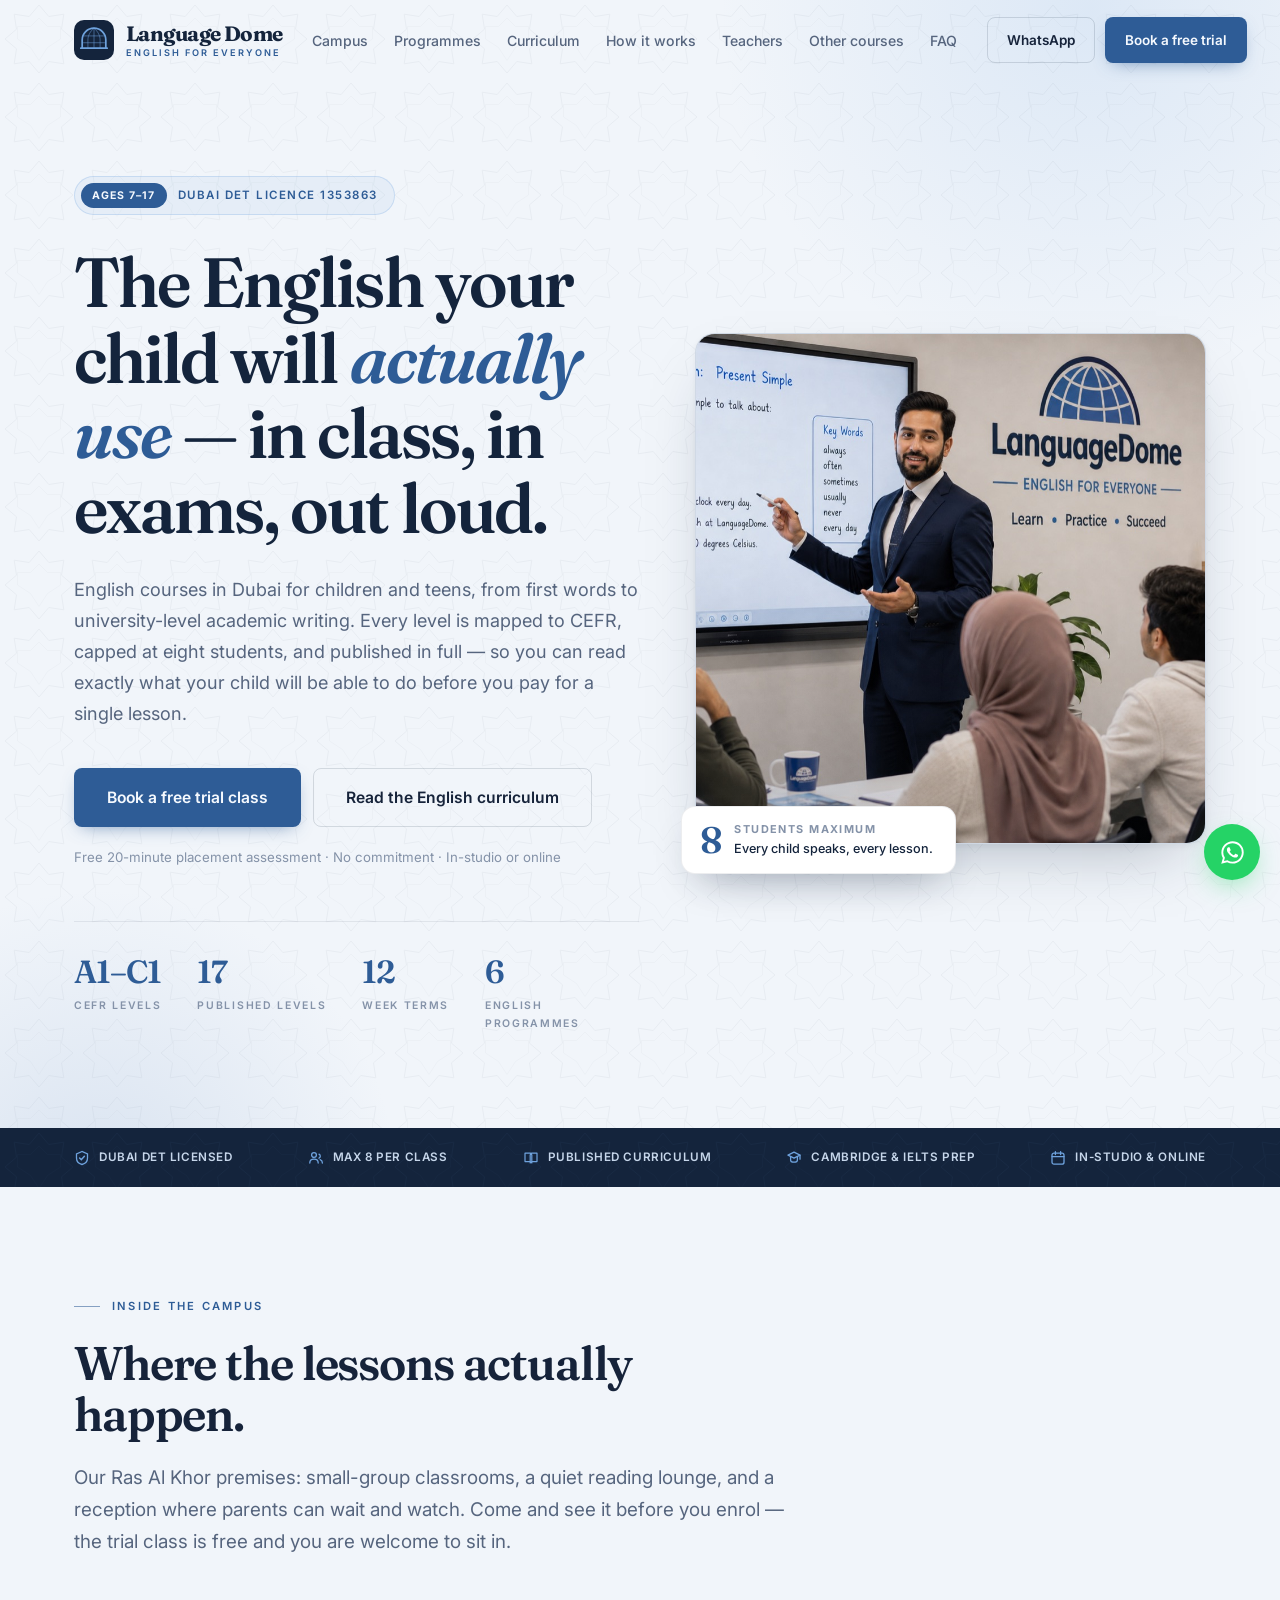
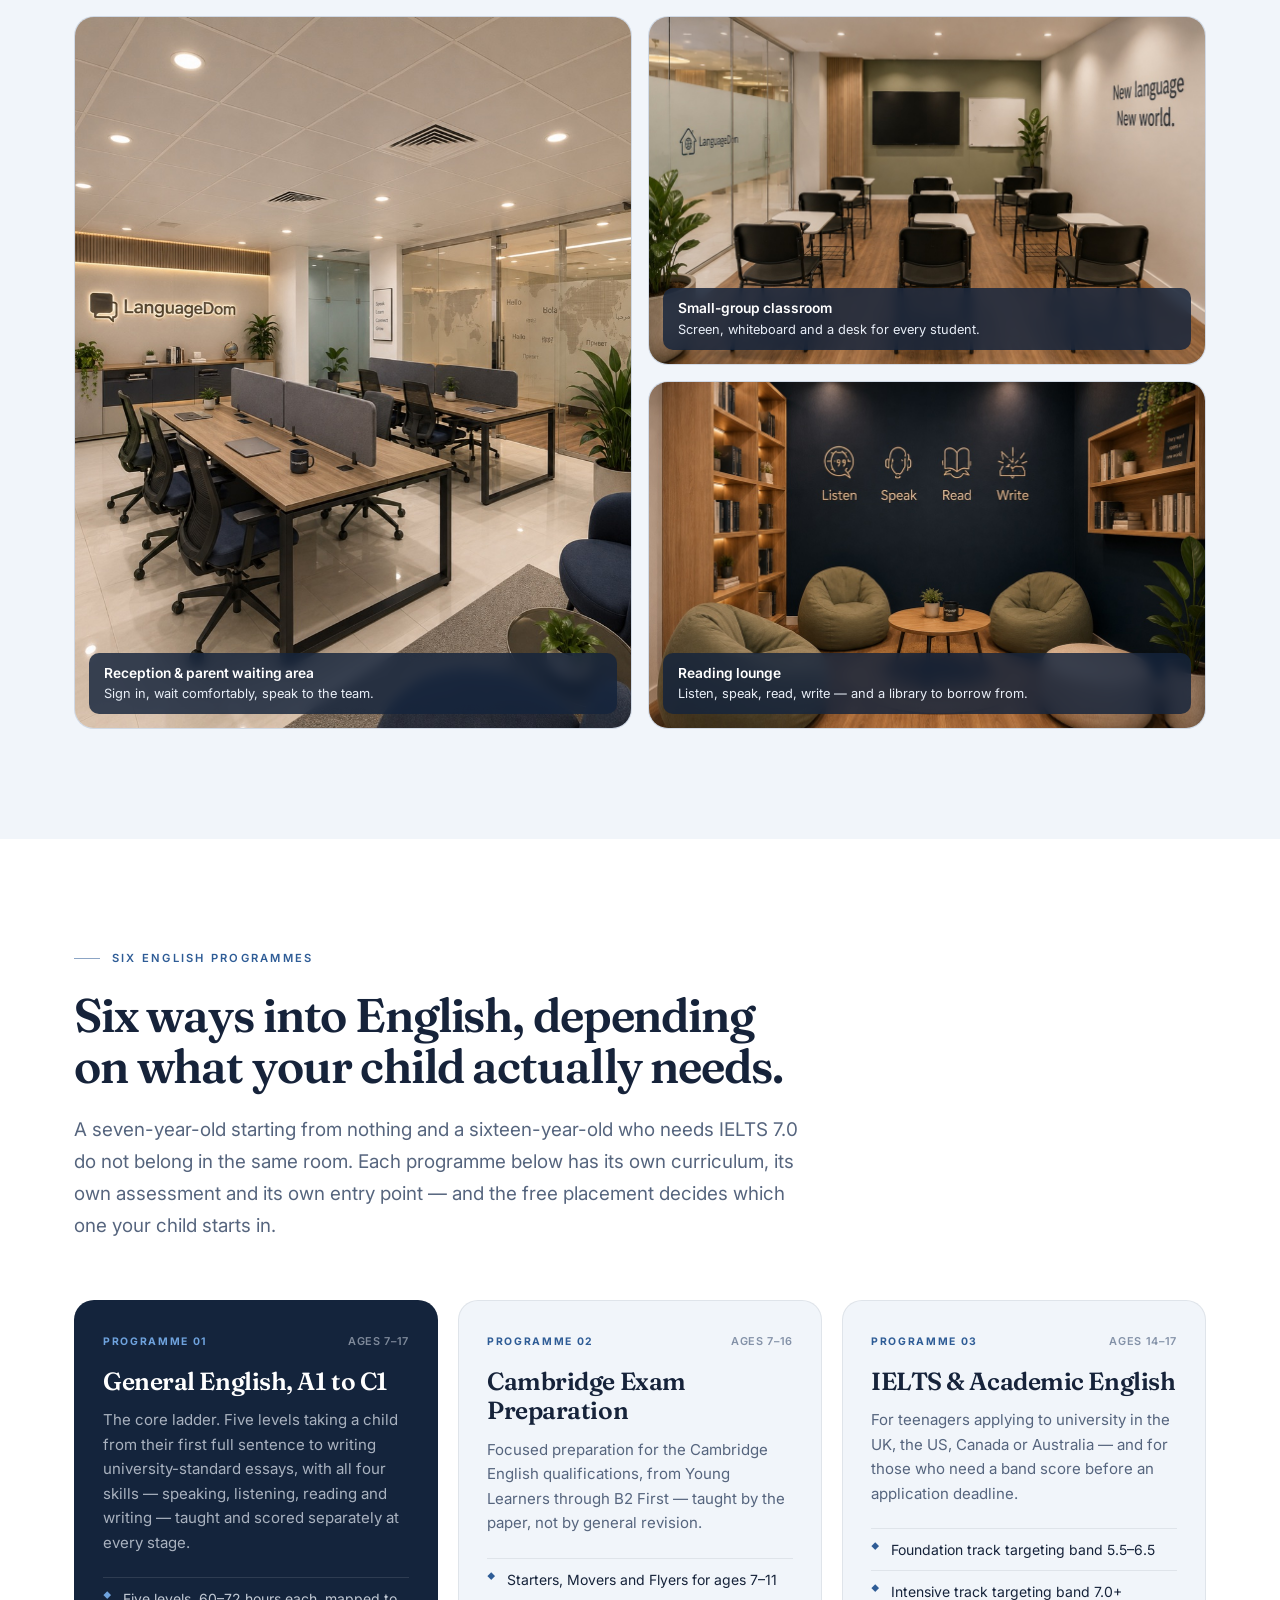
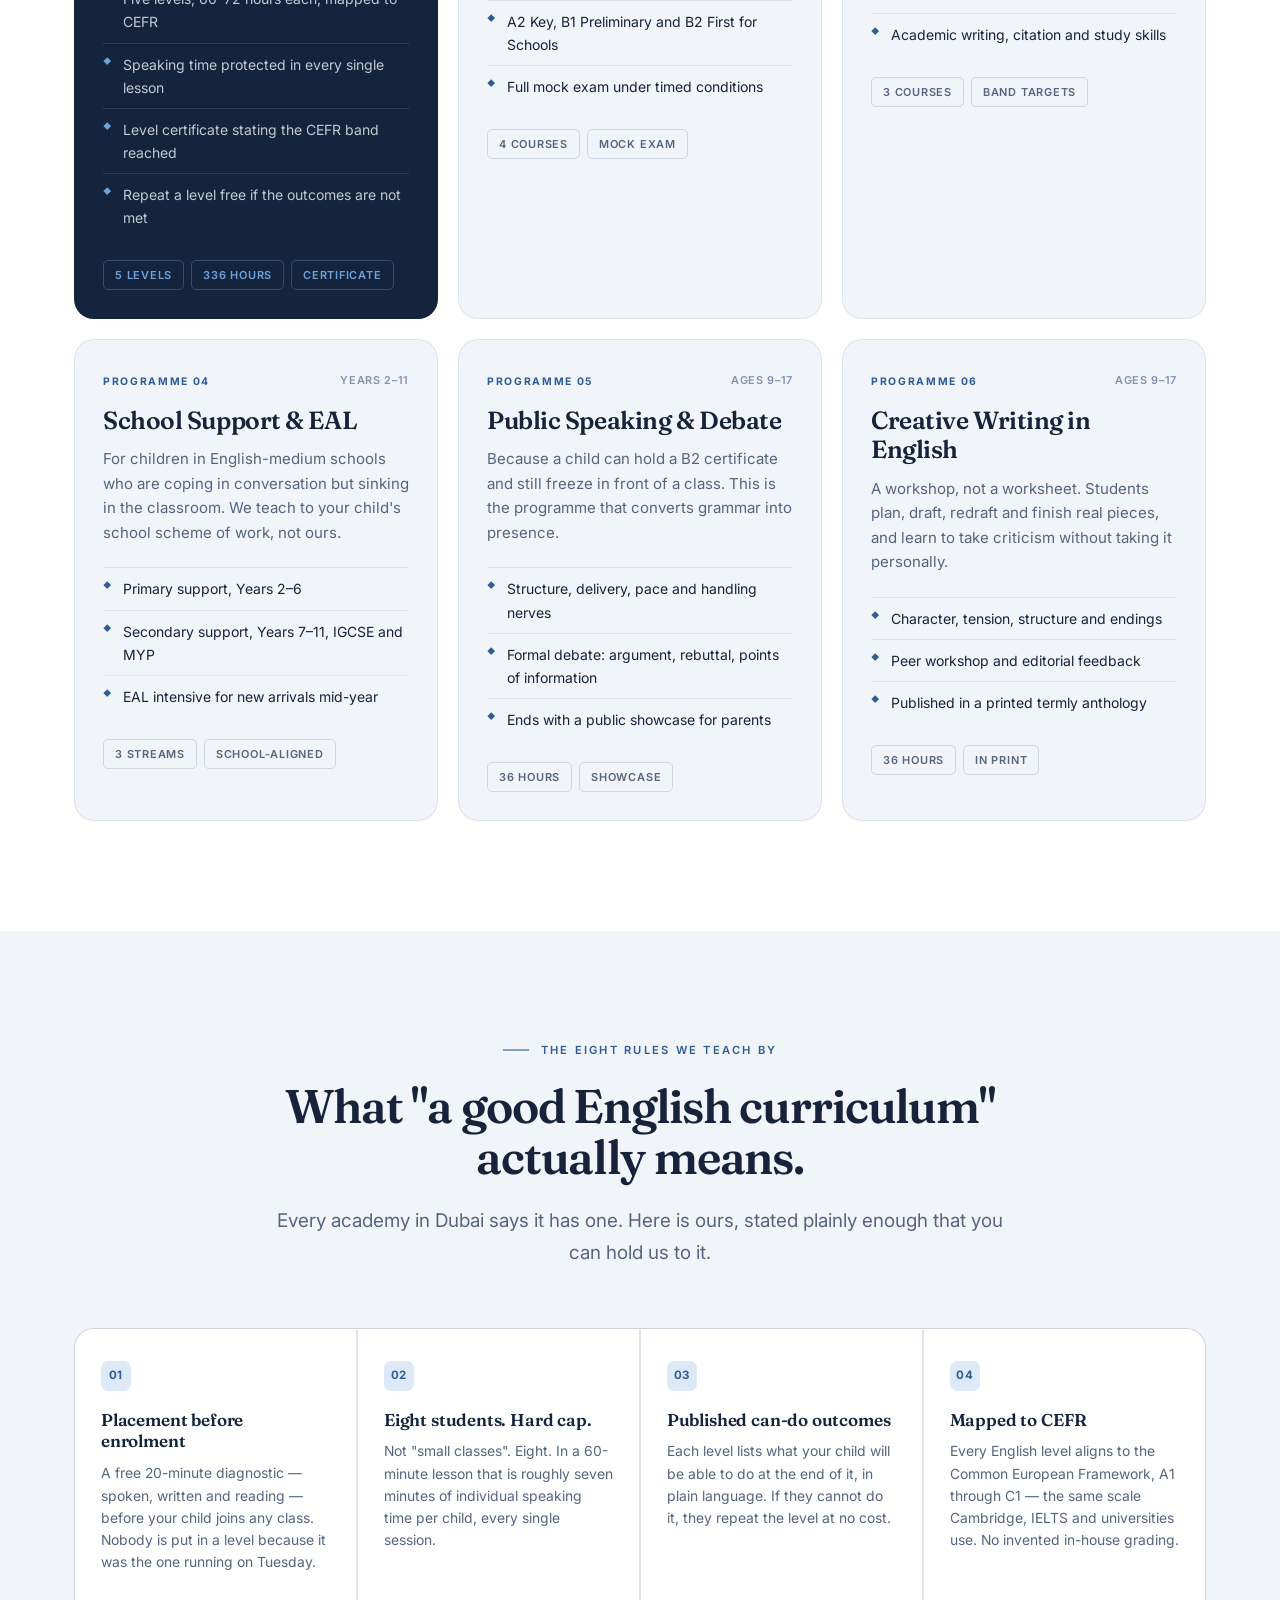
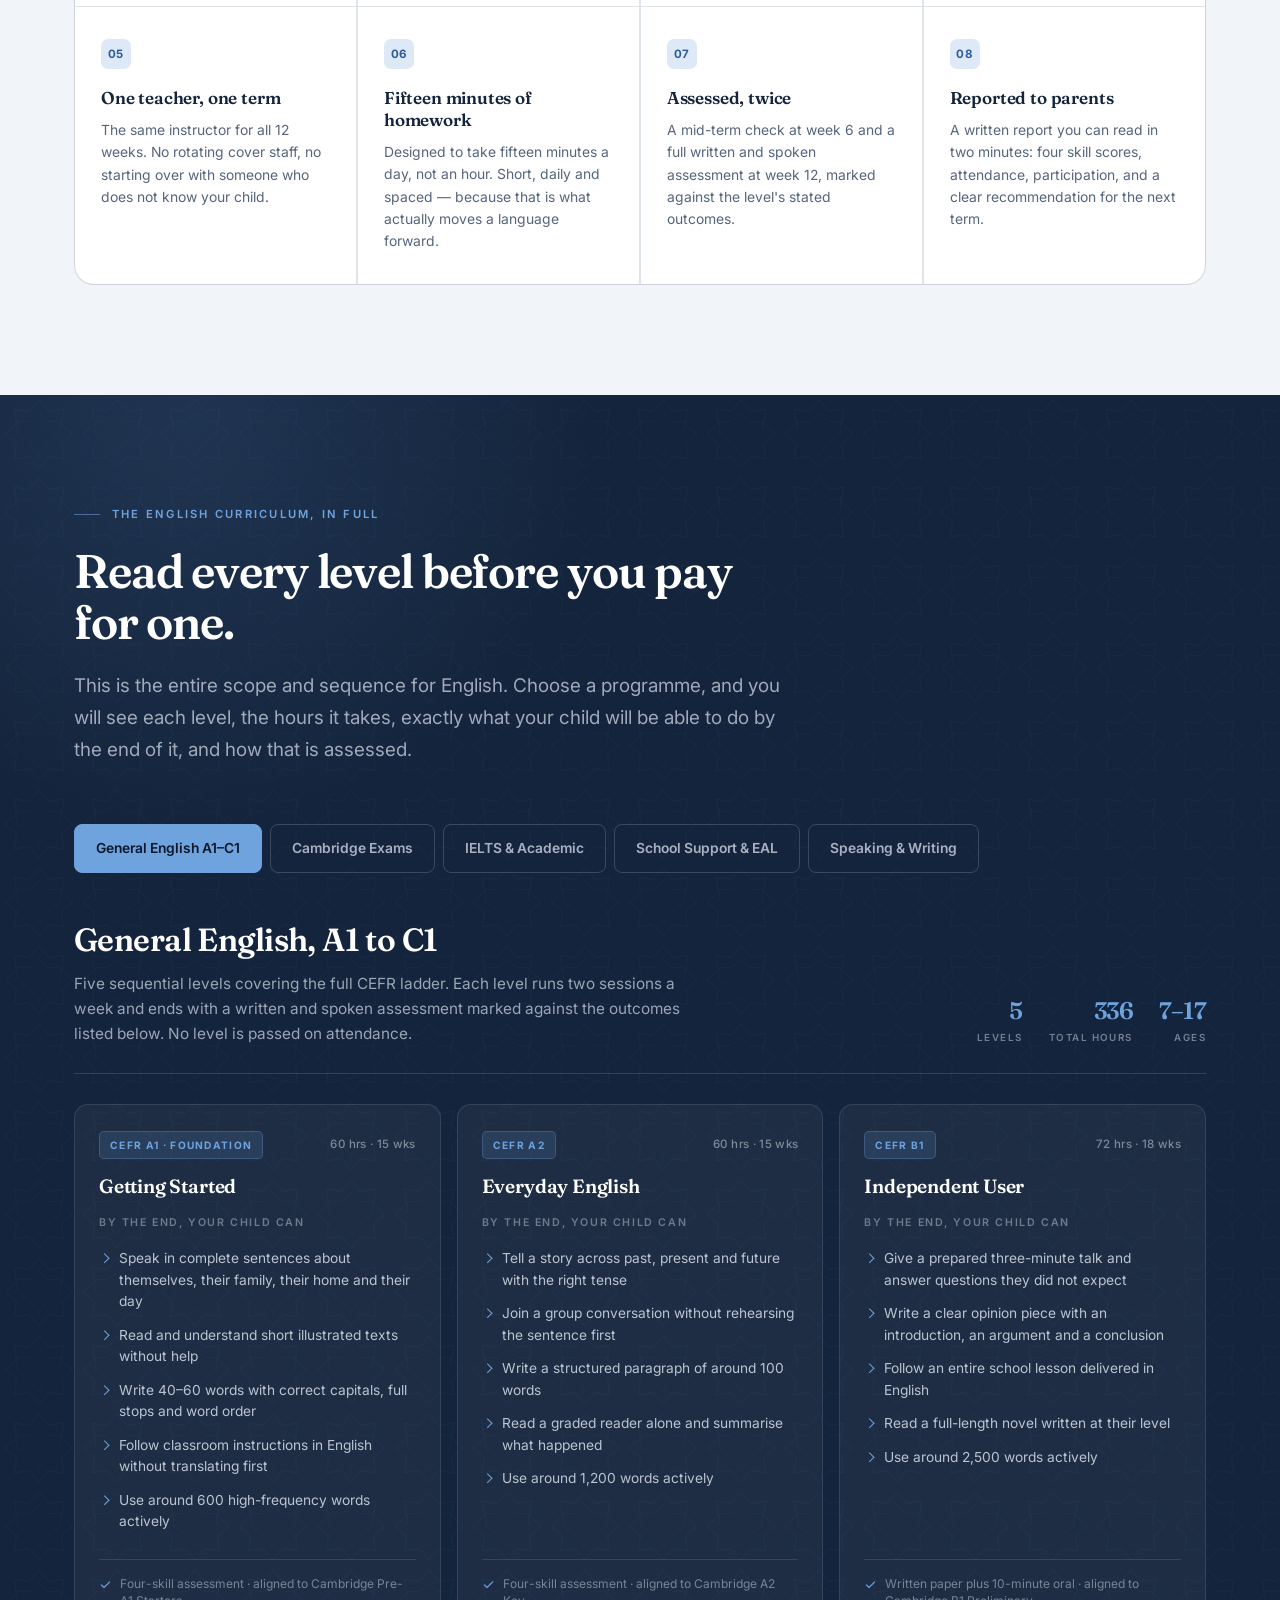
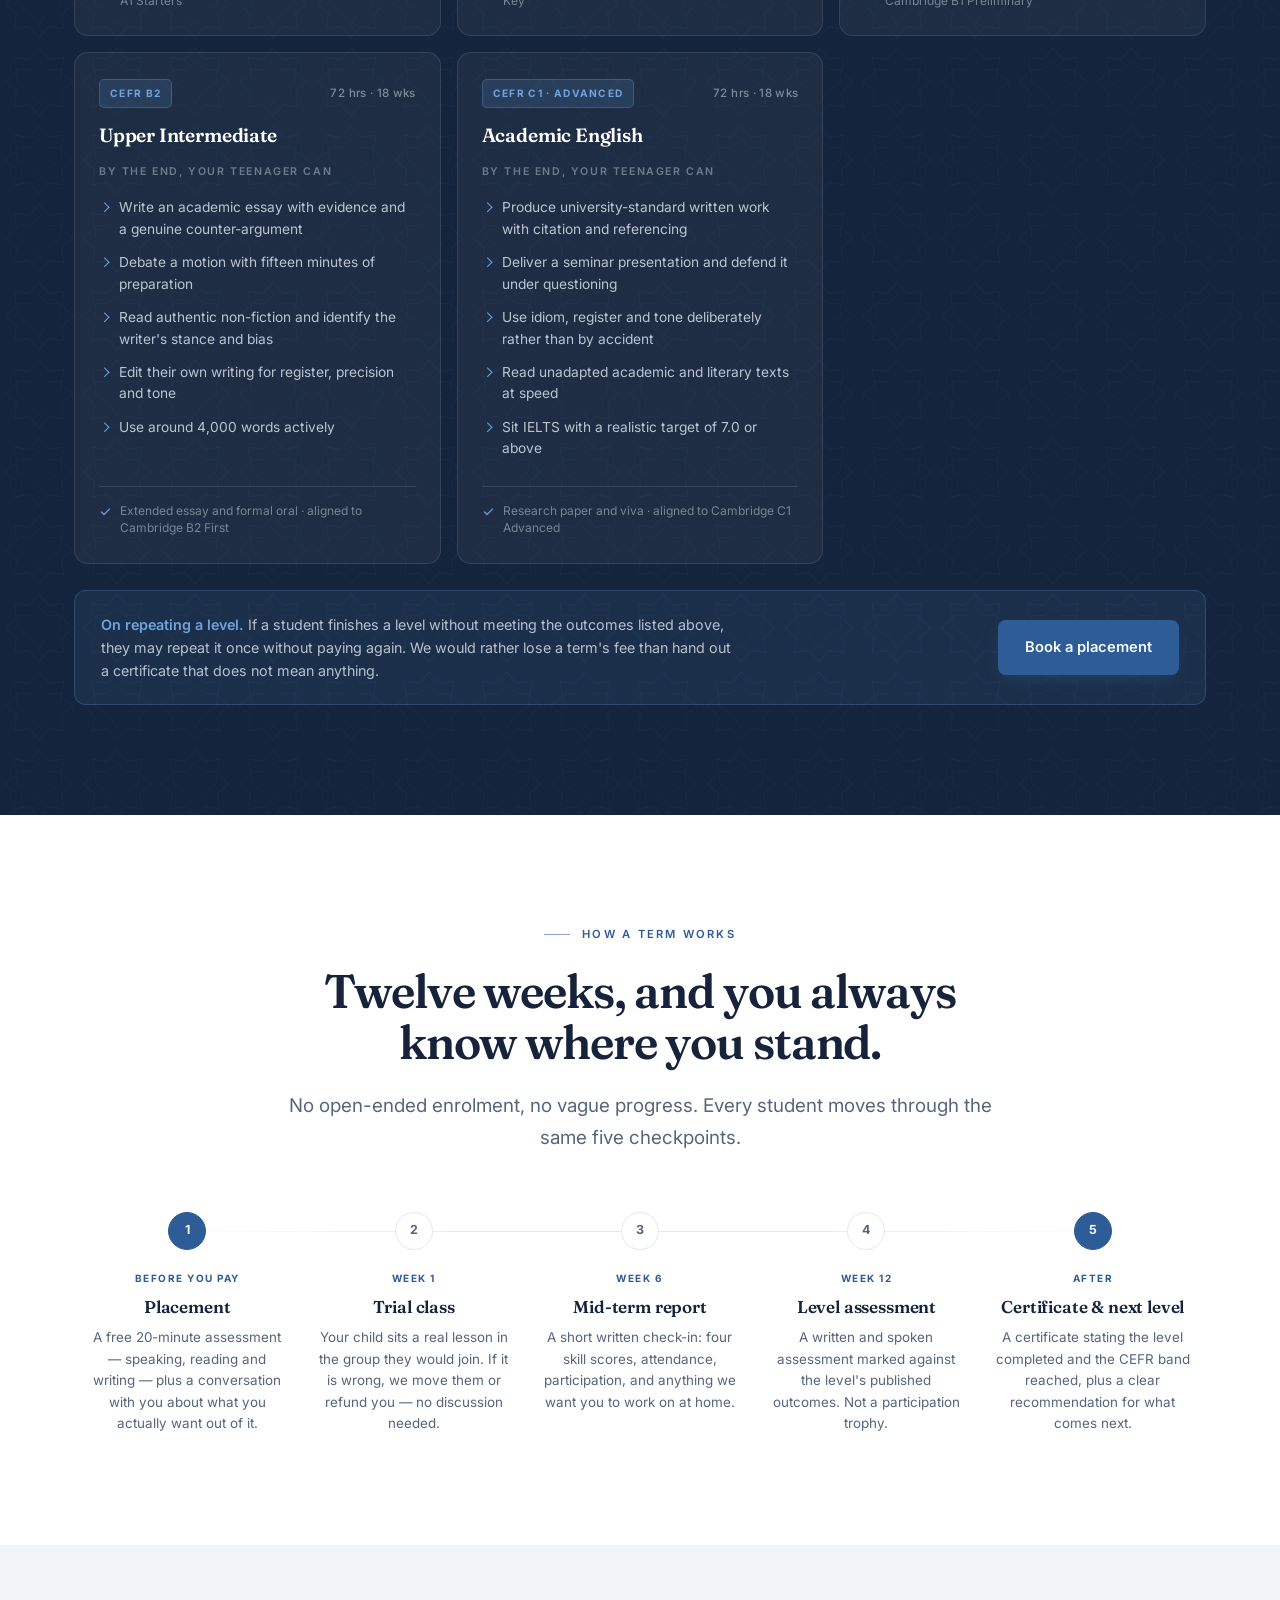
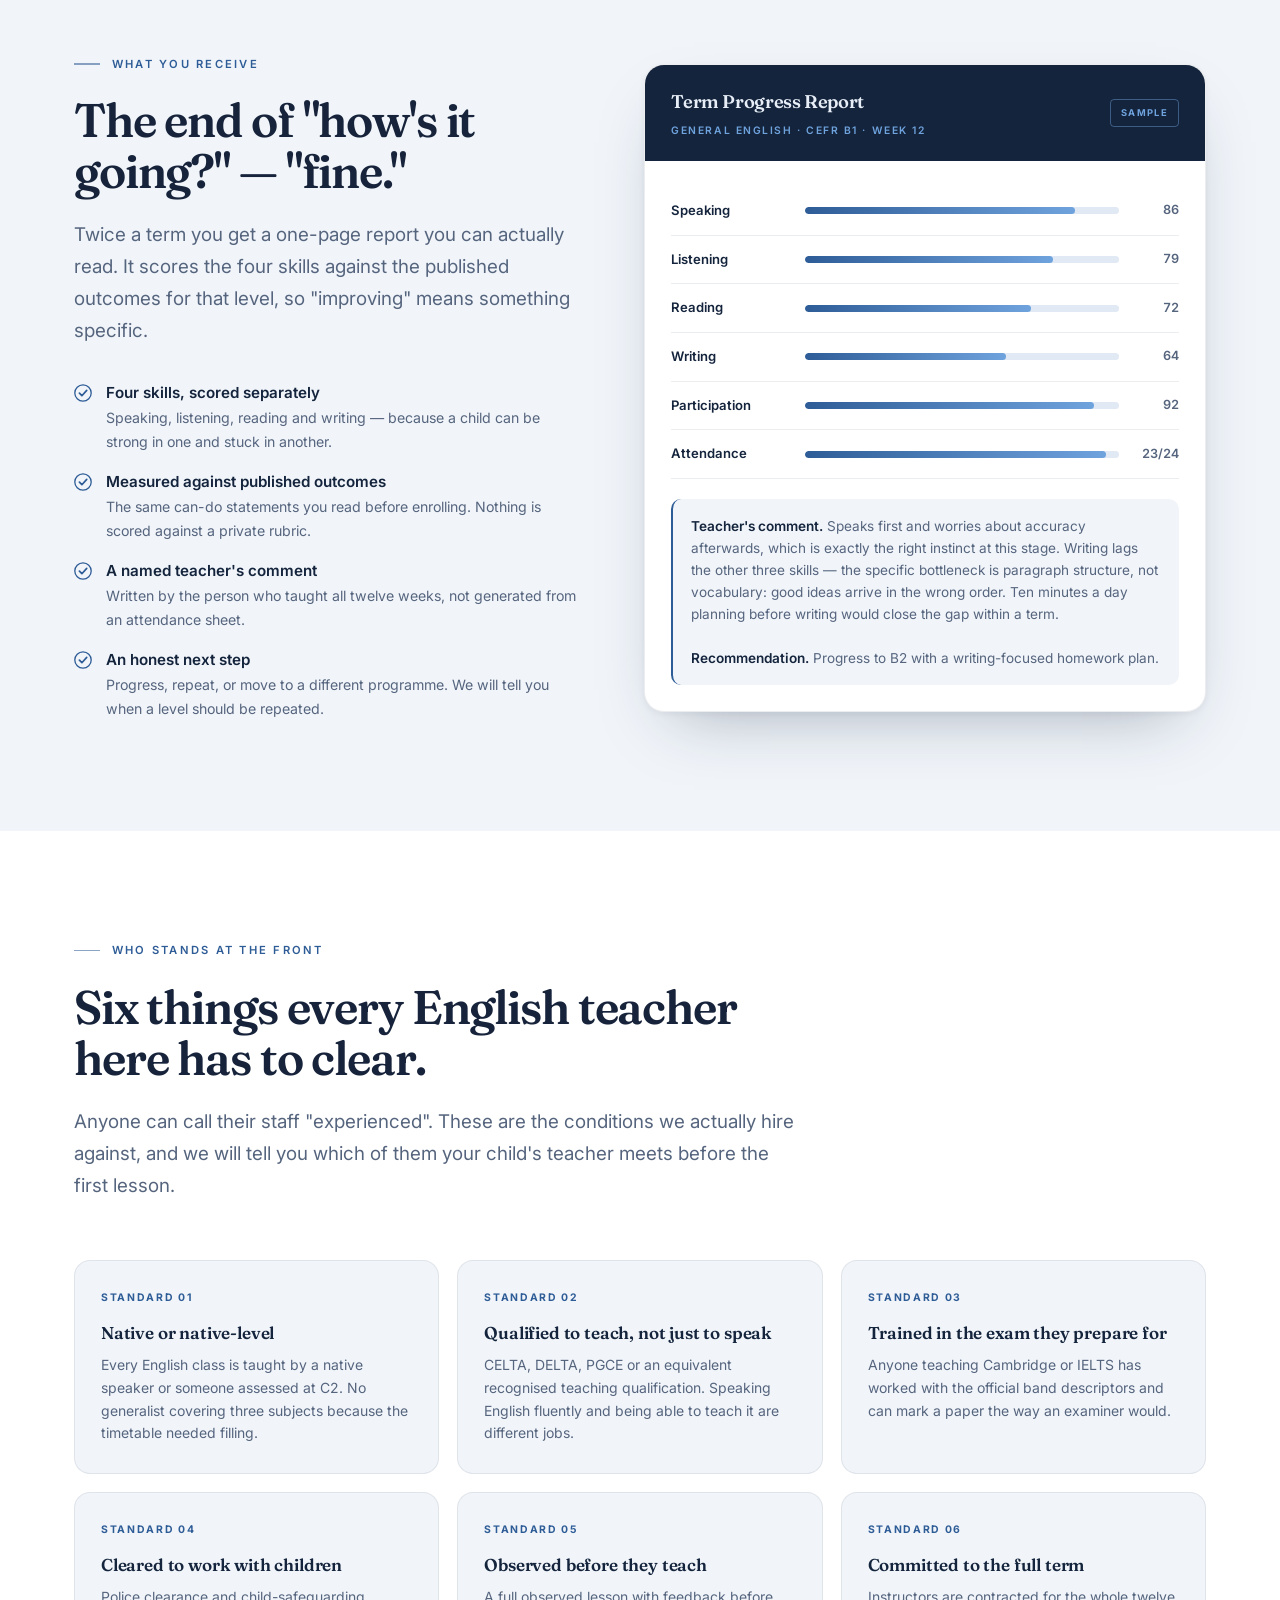
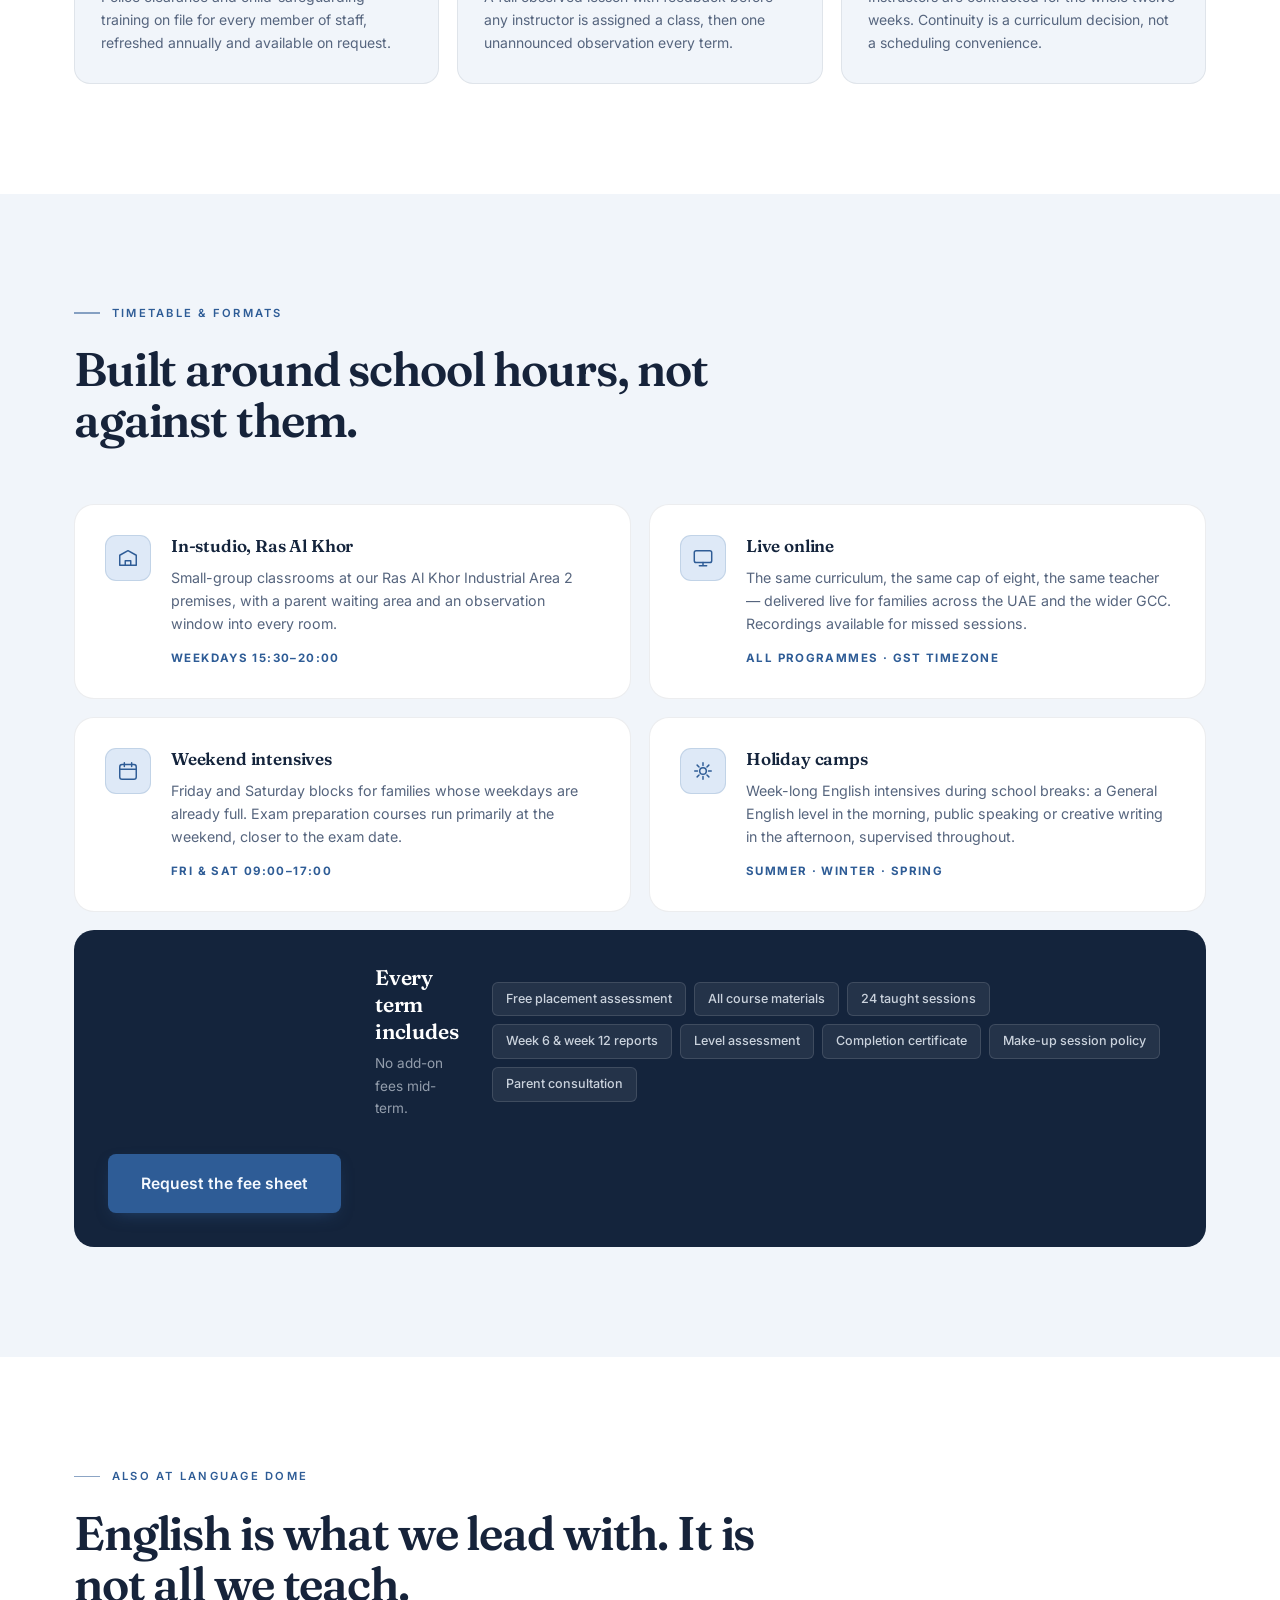
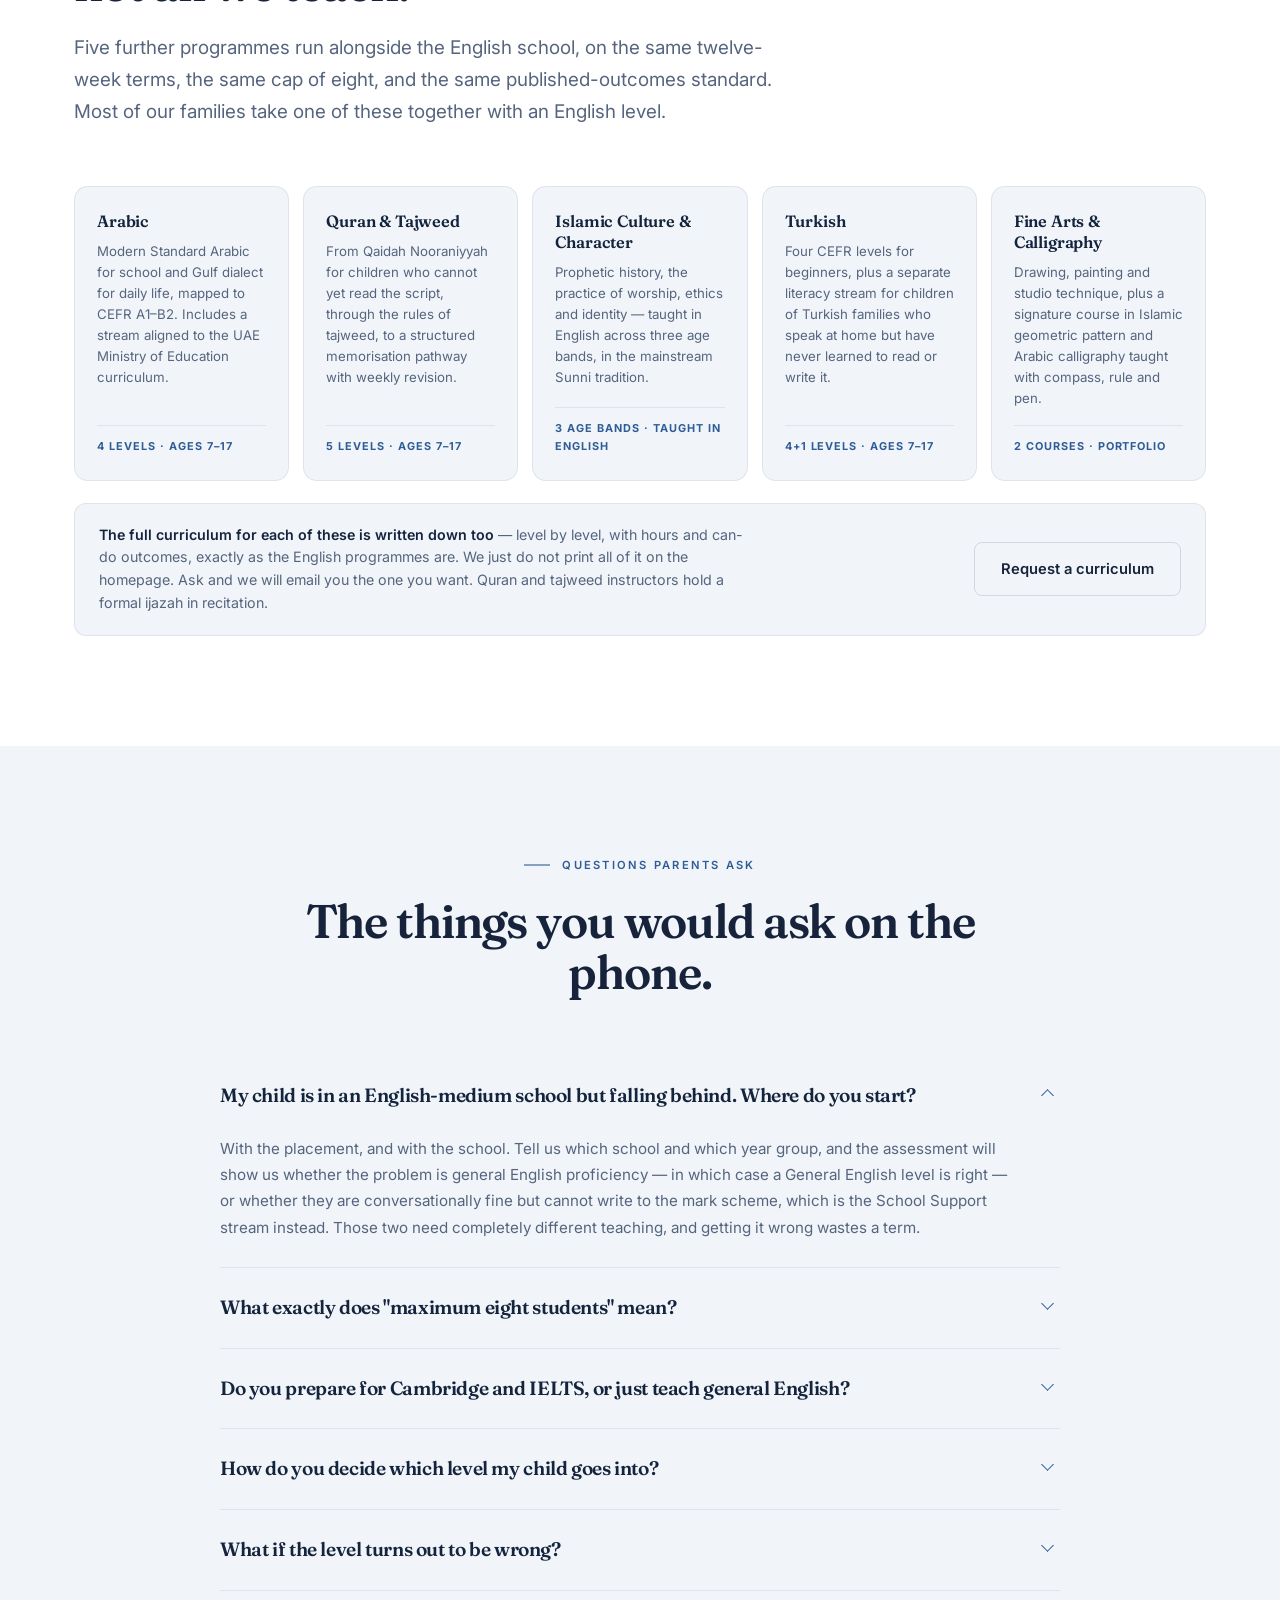
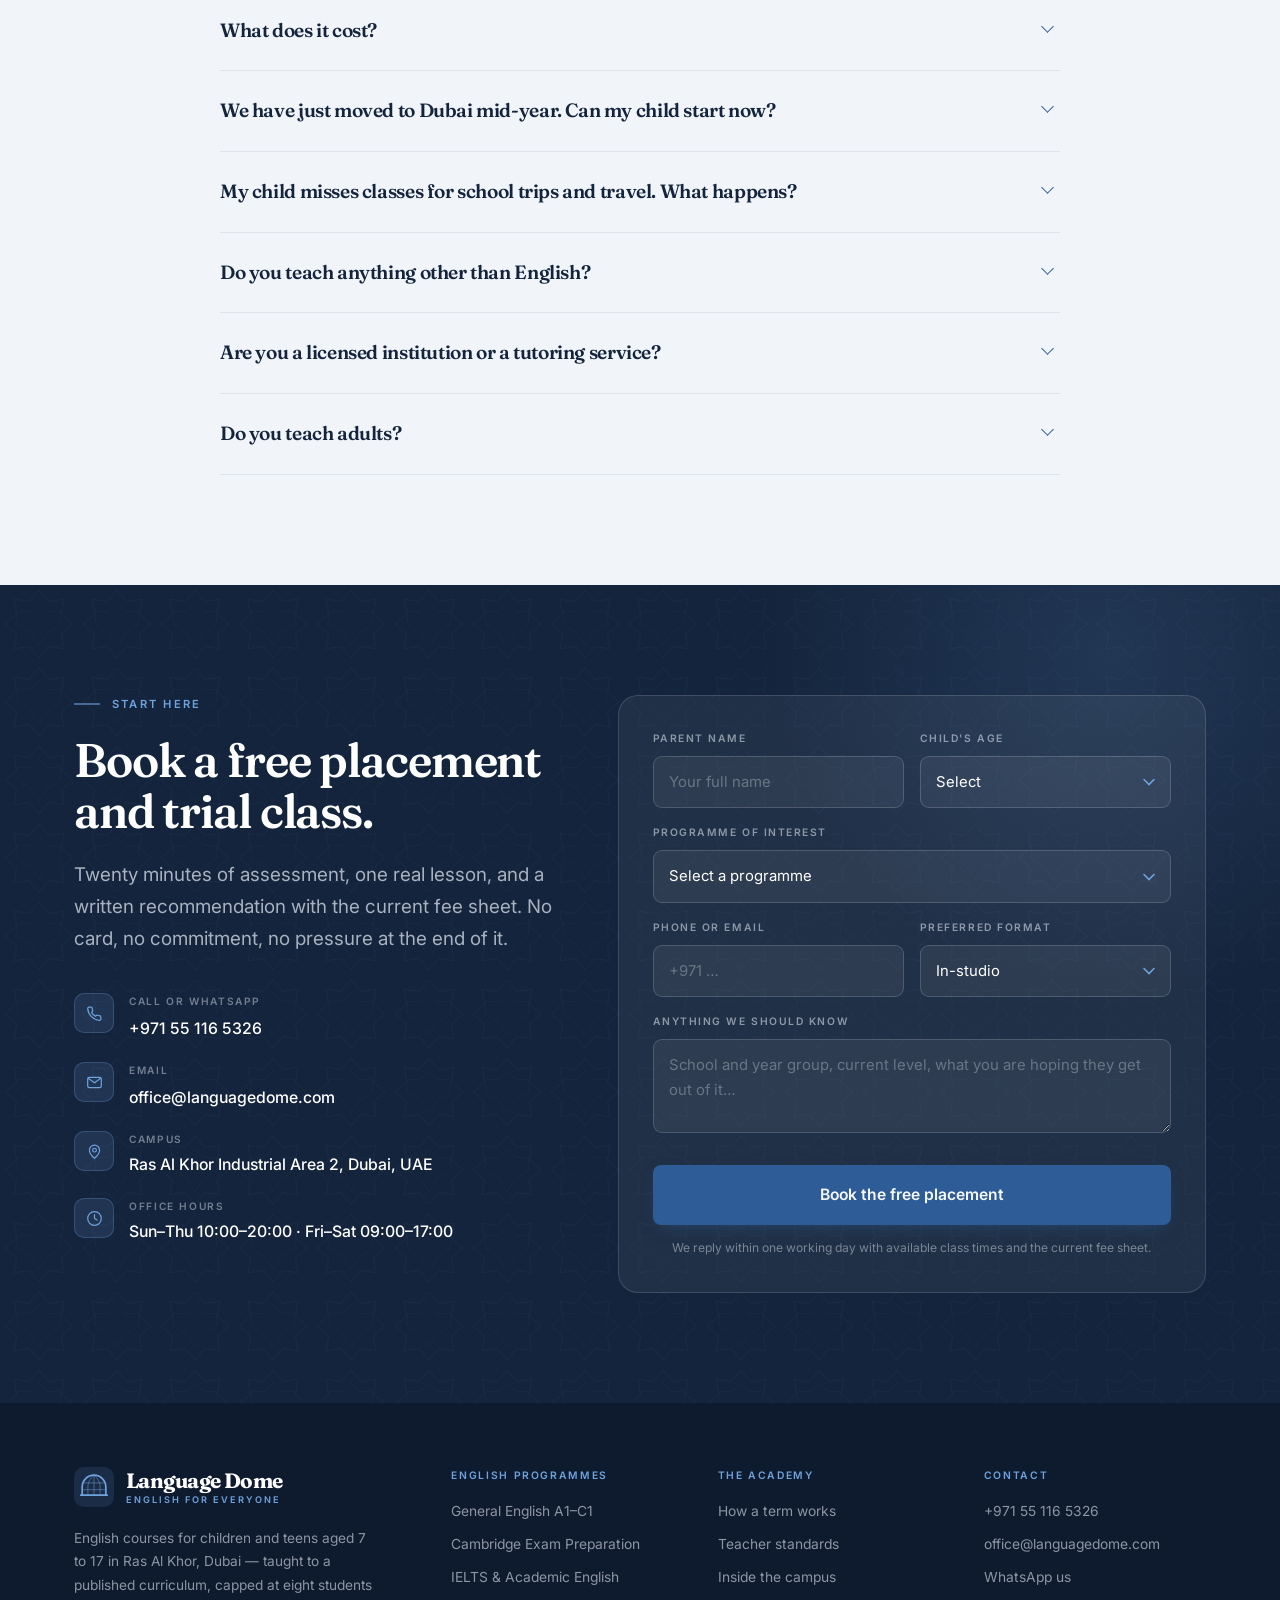
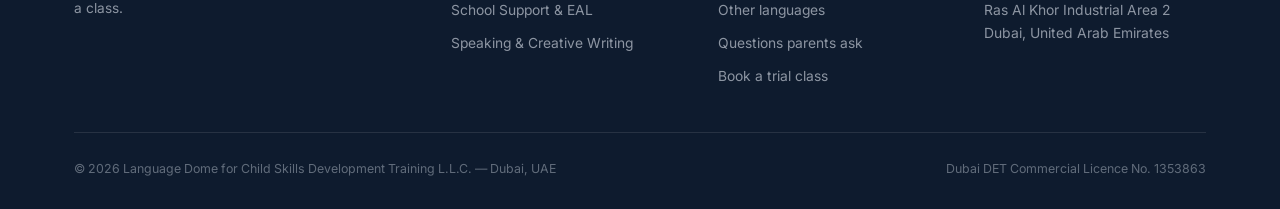
==== index.html @ 4f1cd479 "Add files via upload" ====
<!DOCTYPE html>
<html lang="en">
<head>
<meta charset="utf-8">
<meta name="viewport" content="width=device-width, initial-scale=1">
<title>English Courses in Dubai for Children &amp; Teens | Language Dome — Ages 7–17</title>
<meta name="description" content="English courses in Dubai for children and teens aged 7–17. CEFR A1–C1, Cambridge and IELTS preparation, school support and EAL. Max 8 students per class, and the full curriculum published before you enrol.">
<link rel="canonical" href="https://languagedome.com/">
<meta name="theme-color" content="#F1F5FA">
<link rel="icon" href="data:image/svg+xml,%3Csvg xmlns='http://www.w3.org/2000/svg' viewBox='0 0 44 44'%3E%3Crect width='44' height='44' rx='10' fill='%2314243C'/%3E%3Cg stroke='%236FA3DE' fill='none' stroke-linecap='round'%3E%3Cpath d='M9 31V22a13 13 0 0 1 26 0v9' stroke-width='2.4'/%3E%3Cpath d='M22 9v22' stroke-width='1.3' opacity='.6'/%3E%3Cpath d='M7.5 31h29' stroke-width='2.4'/%3E%3C/g%3E%3C/svg%3E">

<meta property="og:type" content="website">
<meta property="og:title" content="English Courses in Dubai for Children &amp; Teens | Language Dome">
<meta property="og:description" content="CEFR A1–C1, Cambridge and IELTS preparation. Max 8 students per class. The whole curriculum published before you enrol.">
<meta property="og:locale" content="en_AE">

<link rel="preconnect" href="https://fonts.googleapis.com">
<link rel="preconnect" href="https://fonts.gstatic.com" crossorigin>
<link href="https://fonts.googleapis.com/css2?family=Fraunces:ital,opsz,wght@0,9..144,400;0,9..144,500;0,9..144,600;0,9..144,700;1,9..144,500;1,9..144,600&family=Inter:wght@400;500;600;700&display=swap" rel="stylesheet">

<style>
/* ============================================================
   TOKENS — brand navy #14243C + logo blue, on cool paper
   ============================================================ */
:root{
  --navy:#14243C;
  --navy-2:#1D3352;
  --steel:#9DB3CE;
  --steel-soft:#C6D6EA;

  --blue:#2E5C96;
  --blue-bright:#6FA3DE;
  --blue-tint:#DEE9F7;

  --paper:#FFFFFF;
  --mist:#F1F5FA;
  --mist-2:#E1E9F4;

  --text:#16233A;
  --muted:#56657E;
  --muted-2:#8492A8;

  --line:rgba(20,36,60,.14);
  --line-soft:rgba(20,36,60,.08);
  --line-dark:rgba(111,163,222,.26);

  --serif:'Fraunces','Iowan Old Style','Palatino Linotype',Palatino,Georgia,serif;
  --sans:'Inter',-apple-system,BlinkMacSystemFont,'Segoe UI',Roboto,Helvetica,Arial,sans-serif;

  --wrap:1180px;
  --r-lg:20px;
  --shadow:0 1px 2px rgba(20,36,60,.05),0 10px 26px -14px rgba(20,36,60,.22);
  --shadow-lg:0 2px 6px rgba(20,36,60,.05),0 28px 64px -28px rgba(20,36,60,.34);
}

*,*::before,*::after{box-sizing:border-box}
html{scroll-behavior:smooth;scroll-padding-top:88px;-webkit-text-size-adjust:100%}
body{
  margin:0;background:var(--paper);color:var(--text);
  font-family:var(--sans);font-size:17px;line-height:1.65;
  -webkit-font-smoothing:antialiased;-moz-osx-font-smoothing:grayscale;
  overflow-x:hidden;
}
img,svg{max-width:100%;display:block}
a{color:inherit}
button{font:inherit;cursor:pointer}

.wrap{width:100%;max-width:var(--wrap);margin-inline:auto;padding-inline:24px}
.sec{padding:110px 0}
@media(max-width:768px){.sec{padding:70px 0}}

/* Typography ------------------------------------------------ */
h1,h2,h3,h4{
  font-family:var(--serif);font-weight:600;line-height:1.08;margin:0;
  letter-spacing:-.018em;font-variation-settings:'SOFT' 20,'WONK' 0;
}
h1{font-size:clamp(2.7rem,6vw,4.35rem);letter-spacing:-.028em}
h2{font-size:clamp(2rem,4vw,2.95rem);letter-spacing:-.024em}
h3{font-size:clamp(1.28rem,2vw,1.55rem);line-height:1.18}
h4{font-size:1.07rem;line-height:1.28;letter-spacing:-.01em}
p{margin:0}
.lede{font-size:clamp(1.05rem,1.5vw,1.18rem);color:var(--muted);line-height:1.7;max-width:62ch}
em{font-style:italic;color:var(--blue)}

.eyebrow{
  font-family:var(--sans);font-size:.7rem;font-weight:600;
  letter-spacing:.2em;text-transform:uppercase;color:var(--blue);
  display:flex;align-items:center;gap:12px;margin-bottom:22px;
}
.eyebrow::before{content:"";width:26px;height:1.5px;background:var(--blue);opacity:.55;flex:none}
.eyebrow.center{justify-content:center}

.sec-head{max-width:730px;margin-bottom:58px}
.sec-head.center{margin-inline:auto;text-align:center}
.sec-head.center .eyebrow{justify-content:center}
.sec-head.center .lede{margin-inline:auto}
.sec-head .lede,h2+.lede{margin-top:22px}

/* Buttons --------------------------------------------------- */
.btn{
  display:inline-flex;align-items:center;justify-content:center;gap:9px;
  padding:14px 26px;border-radius:8px;border:1.5px solid transparent;
  font-size:.92rem;font-weight:600;text-decoration:none;
  transition:transform .18s ease,box-shadow .18s ease,background .18s ease,color .18s ease,border-color .18s ease;
  white-space:nowrap;
}
.btn:hover{transform:translateY(-2px)}
.btn-blue{background:var(--blue);color:#F5F9FE;box-shadow:0 6px 18px -8px rgba(46,92,150,.7)}
.btn-blue:hover{background:#234A7C;box-shadow:0 12px 26px -10px rgba(46,92,150,.8)}
.btn-navy{background:var(--navy);color:#EDF3FA}
.btn-navy:hover{background:var(--navy-2)}
.btn-outline{border-color:var(--line);color:var(--text);background:transparent}
.btn-outline:hover{border-color:var(--navy);background:rgba(20,36,60,.03)}
.btn-lg{padding:16px 32px;font-size:.98rem}

/* Ornament -------------------------------------------------- */
.pattern,.pattern-l{position:absolute;inset:0;pointer-events:none;background-size:78px 78px}
.pattern{
  background-image:url("data:image/svg+xml,%3Csvg xmlns='http://www.w3.org/2000/svg' width='78' height='78' viewBox='0 0 78 78'%3E%3Cg fill='none' stroke='%2314243C' stroke-width='1'%3E%3Cpath d='M39 5 L48.8 16.5 L63.8 14.2 L61.5 29.2 L73 39 L61.5 48.8 L63.8 63.8 L48.8 61.5 L39 73 L29.2 61.5 L14.2 63.8 L16.5 48.8 L5 39 L16.5 29.2 L14.2 14.2 L29.2 16.5 Z'/%3E%3Cpath d='M39 18 L47.5 26.5 L60.5 26.5 L60.5 39 L47.5 47.5 L39 60.5 L30.5 47.5 L17.5 39 L17.5 26.5 L30.5 26.5 Z' opacity='.55'/%3E%3C/g%3E%3C/svg%3E");
  opacity:.045;
}
.pattern-l{
  background-image:url("data:image/svg+xml,%3Csvg xmlns='http://www.w3.org/2000/svg' width='78' height='78' viewBox='0 0 78 78'%3E%3Cg fill='none' stroke='%236FA3DE' stroke-width='1'%3E%3Cpath d='M39 5 L48.8 16.5 L63.8 14.2 L61.5 29.2 L73 39 L61.5 48.8 L63.8 63.8 L48.8 61.5 L39 73 L29.2 61.5 L14.2 63.8 L16.5 48.8 L5 39 L16.5 29.2 L14.2 14.2 L29.2 16.5 Z'/%3E%3Cpath d='M39 18 L47.5 26.5 L60.5 26.5 L60.5 39 L47.5 47.5 L39 60.5 L30.5 47.5 L17.5 39 L17.5 26.5 L30.5 26.5 Z' opacity='.55'/%3E%3C/g%3E%3C/svg%3E");
  opacity:.07;
}
@media(max-width:640px){
  .pattern,.pattern-l{background-size:54px 54px}
  .pattern{opacity:.03}
}

/* ============================================================
   HEADER
   ============================================================ */
header{
  position:fixed;top:0;left:0;right:0;z-index:900;
  transition:background .3s ease,box-shadow .3s ease,border-color .3s ease;
  border-bottom:1.5px solid transparent;
}
header.solid{background:rgba(241,245,250,.94);backdrop-filter:blur(14px);-webkit-backdrop-filter:blur(14px);border-bottom-color:var(--line-soft)}
.navbar{display:flex;align-items:center;gap:30px;height:80px}
.brand{display:flex;align-items:center;gap:12px;text-decoration:none;flex:none}
.brand-mark{width:40px;height:40px;flex:none}
.brand-txt{display:flex;flex-direction:column;line-height:1.05}
.brand-name{font-family:var(--serif);font-size:1.3rem;font-weight:700;color:var(--navy);letter-spacing:-.028em}
.brand-sub{font-size:.575rem;letter-spacing:.22em;text-transform:uppercase;color:var(--blue);font-weight:600;margin-top:3px}

.nav-links{display:flex;gap:26px;margin-left:auto;list-style:none;padding:0;margin-block:0}
.nav-links a{
  text-decoration:none;font-size:.88rem;font-weight:500;color:var(--muted);
  transition:color .2s;position:relative;padding:6px 0;white-space:nowrap;
}
.nav-links a::after{content:"";position:absolute;left:0;right:100%;bottom:2px;height:1.5px;background:var(--blue);transition:right .25s ease}
.nav-links a:hover{color:var(--navy)}
.nav-links a:hover::after{right:0}
.nav-cta{display:flex;gap:10px;align-items:center;flex:none}
.nav-cta .btn{padding:11px 19px;font-size:.845rem}

.burger{display:none;width:44px;height:44px;border:1.5px solid var(--line);background:transparent;border-radius:10px;margin-left:auto;position:relative}
.burger span{position:absolute;left:12px;right:12px;height:1.6px;background:var(--navy);transition:.25s}
.burger span:nth-child(1){top:16px}
.burger span:nth-child(2){top:22px}
.burger span:nth-child(3){top:28px}
body.menu-open .burger span:nth-child(1){transform:translateY(6px) rotate(45deg)}
body.menu-open .burger span:nth-child(2){opacity:0}
body.menu-open .burger span:nth-child(3){transform:translateY(-6px) rotate(-45deg)}

.mobile-menu{
  position:fixed;inset:80px 0 0;background:var(--mist);z-index:890;
  padding:34px 24px;display:flex;flex-direction:column;gap:4px;
  transform:translateY(-12px);opacity:0;pointer-events:none;transition:.28s ease;overflow-y:auto;
}
body.menu-open .mobile-menu{transform:none;opacity:1;pointer-events:auto}
.mobile-menu a{
  text-decoration:none;font-family:var(--serif);font-size:1.6rem;color:var(--navy);
  padding:14px 0;border-bottom:1px solid var(--line-soft);letter-spacing:-.02em;
}
.mobile-menu .btn{margin-top:24px}

@media(max-width:1060px){
  .nav-links,.nav-cta{display:none}
  .burger{display:block}
}

/* ============================================================
   HERO
   ============================================================ */
.hero{position:relative;background:var(--mist);color:var(--text);overflow:hidden;padding:176px 0 96px}
.hero::before{
  content:"";position:absolute;width:820px;height:820px;border-radius:50%;
  top:-400px;right:-220px;background:radial-gradient(circle,rgba(111,163,222,.16),rgba(111,163,222,0) 64%);
}
.hero::after{
  content:"";position:absolute;width:640px;height:640px;border-radius:50%;
  bottom:-380px;left:-220px;background:radial-gradient(circle,rgba(140,170,210,.24),rgba(140,170,210,0) 66%);
}
.hero .wrap{position:relative;z-index:2}
.hero-grid{
  display:grid;grid-template-columns:1.05fr .95fr;column-gap:56px;row-gap:0;
  grid-template-areas:"copy media" "stats media";align-items:center;
}
.hero-copy{grid-area:copy}
.hero-media{grid-area:media;align-self:center}
.hero-stats{grid-area:stats}

.hero-tag{
  display:inline-flex;align-items:center;gap:11px;padding:6px 16px 6px 6px;
  border:1.5px solid var(--line-dark);border-radius:100px;background:rgba(111,163,222,.09);
  font-size:.72rem;letter-spacing:.13em;text-transform:uppercase;font-weight:600;color:var(--blue);
  margin-bottom:30px;
}
.hero-tag b{background:var(--blue);color:#F5F9FE;padding:4px 11px;border-radius:100px;font-size:.66rem;letter-spacing:.1em;white-space:nowrap}
.hero h1{color:var(--navy)}
.hero h1 em{color:var(--blue);font-style:italic}
.hero-sub{margin-top:28px;font-size:1.13rem;line-height:1.72;color:var(--muted);max-width:53ch}
.hero-actions{display:flex;gap:12px;flex-wrap:wrap;margin-top:38px}
.hero-note{margin-top:20px;font-size:.83rem;color:var(--muted-2)}

.hero-stats{
  display:grid;grid-template-columns:repeat(4,auto);gap:36px;margin-top:52px;
  padding-top:34px;border-top:1.5px solid var(--line-soft);justify-content:start;
}
.hero-stats .n{font-family:var(--serif);font-size:2rem;font-weight:600;color:var(--blue);line-height:1;letter-spacing:-.03em}
.hero-stats .l{font-size:.655rem;letter-spacing:.16em;text-transform:uppercase;color:var(--muted-2);margin-top:9px;font-weight:600}

.hero-media{position:relative;margin:0;padding-bottom:30px}
.hero-img{
  border-radius:var(--r-lg);overflow:hidden;position:relative;
  box-shadow:var(--shadow-lg);border:1.5px solid var(--line-soft);
  background:var(--mist-2);
}
.hero-img::after{
  content:"";position:absolute;inset:0;pointer-events:none;
  background:linear-gradient(200deg,rgba(20,36,60,0) 55%,rgba(20,36,60,.16));
}
.hero-img img{width:100%;height:auto;display:block;aspect-ratio:1/1;object-fit:cover;object-position:54% 50%}
.hero-badge{
  position:absolute;left:-14px;bottom:0;margin:0;
  display:flex;align-items:center;gap:14px;
  background:var(--paper);border:1.5px solid var(--line-soft);
  border-radius:14px;padding:15px 22px 15px 18px;
  box-shadow:0 18px 40px -18px rgba(20,36,60,.4);
}
.hb-n{
  font-family:var(--serif);font-size:2.3rem;font-weight:600;color:var(--blue);
  line-height:1;letter-spacing:-.04em;
}
.hb-t{
  font-size:.68rem;font-weight:700;letter-spacing:.13em;text-transform:uppercase;
  color:var(--muted-2);line-height:1.3;
}
.hb-t b{
  display:block;margin-top:5px;font-family:var(--sans);font-size:.79rem;font-weight:500;
  letter-spacing:0;text-transform:none;color:var(--navy);
}
@media(max-width:1024px){
  .hero-grid{grid-template-columns:1fr;column-gap:0;row-gap:44px;
    grid-template-areas:"copy" "media" "stats"}
  .hero{padding:142px 0 76px}
  .hero-img img{aspect-ratio:16/11}
  .hero-stats{margin-top:0}
}
@media(max-width:560px){
  .hero-img img{aspect-ratio:4/3}
  .hero-badge{left:0;right:0;padding:13px 16px;gap:12px}
  .hb-n{font-size:2rem}
}
@media(max-width:600px){.hero-stats{grid-template-columns:1fr 1fr;gap:26px}}
@media(max-width:560px){
  h1{font-size:clamp(2.25rem,8.6vw,3rem)}
  .hero-tag{font-size:.62rem;letter-spacing:.1em;line-height:1.5;padding:5px 13px 5px 5px;gap:8px}
  .hero-tag b{font-size:.59rem;padding:3px 9px}
  .hero-sub{font-size:1.02rem}
  .hero-actions .btn{width:100%}
}

/* ============================================================
   TRUST STRIP
   ============================================================ */
.strip{background:var(--navy);color:var(--steel-soft);padding:20px 0;position:relative;overflow:hidden}
.strip .pattern-l{opacity:.045}
.strip .wrap{position:relative;z-index:2}
.strip-inner{display:flex;gap:18px 30px;align-items:center;justify-content:space-between;flex-wrap:wrap}
.strip-item{display:flex;align-items:center;gap:9px;font-size:.73rem;font-weight:600;letter-spacing:.05em;text-transform:uppercase;white-space:nowrap}
.strip-item svg{flex:none;color:var(--blue-bright)}
@media(max-width:1080px){.strip-inner{justify-content:center;gap:14px 26px}}

/* ============================================================
   PROGRAMMES
   ============================================================ */
.pillars{background:var(--paper)}
.pillar-grid{display:grid;grid-template-columns:repeat(3,1fr);gap:20px}
.pillar{
  background:var(--mist);border:1.5px solid var(--line-soft);border-radius:var(--r-lg);
  padding:32px 28px 28px;position:relative;overflow:hidden;
  transition:transform .28s ease,box-shadow .28s ease,border-color .28s ease;
  display:flex;flex-direction:column;
}
.pillar:hover{transform:translateY(-5px);box-shadow:var(--shadow-lg);border-color:rgba(46,92,150,.28)}
.pillar::before{
  content:"";position:absolute;top:0;left:0;right:0;height:3px;background:var(--blue);
  transform:scaleX(0);transform-origin:left;transition:transform .35s ease;
}
.pillar:hover::before{transform:scaleX(1)}
.pillar.feature{background:var(--navy);color:#E8EEF7;border-color:transparent}
.pillar.feature .p-desc{color:rgba(232,238,247,.7)}
.pillar.feature .p-num{color:var(--blue-bright)}
.pillar.feature h3{color:#FFFFFF}
.pillar.feature li{color:rgba(232,238,247,.82);border-color:rgba(255,255,255,.11)}
.pillar.feature li::before{color:var(--blue-bright)}

.p-top{display:flex;align-items:center;justify-content:space-between;gap:16px;margin-bottom:16px}
.p-num{font-family:var(--sans);font-size:.65rem;font-weight:700;color:var(--blue);letter-spacing:.16em}
.p-age{font-size:.68rem;font-weight:600;letter-spacing:.06em;text-transform:uppercase;color:var(--muted-2)}
.pillar.feature .p-age{color:rgba(232,238,247,.5)}
.p-desc{color:var(--muted);font-size:.94rem;margin-top:12px;line-height:1.63}
.p-list{list-style:none;padding:0;margin:22px 0 0}
.p-list li{
  font-size:.875rem;color:var(--text);padding:9px 0 9px 20px;position:relative;
  border-top:1px solid var(--line-soft);
}
.p-list li::before{content:"◆";position:absolute;left:0;top:9px;font-size:.5rem;color:var(--blue);line-height:2.05}
.p-tags{display:flex;flex-wrap:wrap;gap:7px;margin-top:22px}
.tag{
  font-size:.685rem;font-weight:600;letter-spacing:.07em;text-transform:uppercase;
  padding:5px 11px;border-radius:5px;border:1px solid var(--line);color:var(--muted);
}
.pillar.feature .tag{border-color:rgba(111,163,222,.32);color:var(--blue-bright)}

@media(max-width:900px){.pillar-grid{grid-template-columns:1fr 1fr}}
@media(max-width:620px){.pillar-grid{grid-template-columns:1fr}}

/* ============================================================
   PRINCIPLES
   ============================================================ */
.principles{background:var(--mist)}
.prin-grid{display:grid;grid-template-columns:repeat(4,1fr);gap:1.5px;background:var(--line-soft);border:1.5px solid var(--line-soft);border-radius:var(--r-lg);overflow:hidden}
.prin{background:var(--paper);padding:32px 26px;transition:background .25s}
.prin:hover{background:#F8FBFF}
.prin-n{
  width:30px;height:30px;border-radius:7px;background:var(--blue-tint);color:var(--blue);
  display:grid;place-items:center;font-size:.72rem;font-weight:700;margin-bottom:18px;letter-spacing:.04em;
}
.prin h4{margin-bottom:10px;color:var(--navy)}
.prin p{font-size:.87rem;color:var(--muted);line-height:1.6}
@media(max-width:1000px){.prin-grid{grid-template-columns:1fr 1fr}}
@media(max-width:560px){.prin-grid{grid-template-columns:1fr}}

/* ============================================================
   CURRICULUM EXPLORER
   ============================================================ */
.curriculum{background:var(--navy);color:#E8EEF7;position:relative;overflow:hidden}
.curriculum .pattern-l{opacity:.05}
.curriculum::before{
  content:"";position:absolute;width:900px;height:900px;border-radius:50%;
  top:-420px;left:-260px;background:radial-gradient(circle,rgba(111,163,222,.13),transparent 64%);
}
.curriculum .wrap{position:relative;z-index:2}
.curriculum h2{color:#FFFFFF}
.curriculum .eyebrow{color:var(--blue-bright)}
.curriculum .eyebrow::before{background:var(--blue-bright)}
.curriculum .lede{color:rgba(232,238,247,.66)}

.tabs{display:flex;gap:8px;overflow-x:auto;padding-bottom:8px;margin-bottom:40px;scrollbar-width:thin;-webkit-overflow-scrolling:touch}
.tabs::-webkit-scrollbar{height:3px}
.tabs::-webkit-scrollbar-thumb{background:rgba(255,255,255,.2);border-radius:3px}
.tab{
  flex:none;padding:12px 21px;border-radius:8px;background:transparent;
  border:1.5px solid rgba(255,255,255,.17);color:rgba(232,238,247,.7);
  font-size:.865rem;font-weight:600;transition:.22s;white-space:nowrap;
}
.tab:hover{border-color:rgba(111,163,222,.55);color:#FFFFFF}
.tab[aria-selected="true"]{background:var(--blue-bright);border-color:var(--blue-bright);color:#0C1829}

.panel[hidden]{display:none}
.panel-head{
  display:grid;grid-template-columns:1fr auto;gap:26px;align-items:end;
  padding-bottom:26px;margin-bottom:30px;border-bottom:1.5px solid rgba(255,255,255,.13);
}
.panel-head h3{font-size:clamp(1.55rem,2.5vw,2.05rem);color:#FFFFFF;margin-bottom:12px}
.panel-head p{color:rgba(232,238,247,.64);font-size:.96rem;max-width:64ch;line-height:1.65}
.panel-meta{display:flex;gap:26px;flex:none}
.panel-meta div{text-align:right}
.panel-meta .n{font-family:var(--serif);font-weight:600;font-size:1.5rem;color:var(--blue-bright);line-height:1;letter-spacing:-.03em}
.panel-meta .l{font-size:.61rem;letter-spacing:.15em;text-transform:uppercase;color:rgba(232,238,247,.45);margin-top:7px;font-weight:600}
@media(max-width:760px){.panel-head{grid-template-columns:1fr}.panel-meta{justify-content:flex-start}.panel-meta div{text-align:left}}

.levels{display:grid;grid-template-columns:repeat(auto-fit,minmax(288px,1fr));gap:16px}
.level{
  background:rgba(255,255,255,.042);border:1.5px solid rgba(255,255,255,.1);
  border-radius:14px;padding:26px 24px;transition:.28s;display:flex;flex-direction:column;
}
.level:hover{background:rgba(255,255,255,.075);border-color:rgba(111,163,222,.42);transform:translateY(-3px)}
.lv-top{display:flex;align-items:center;justify-content:space-between;gap:12px;margin-bottom:15px}
.lv-badge{
  font-size:.635rem;font-weight:700;letter-spacing:.13em;text-transform:uppercase;
  padding:5px 10px;border-radius:5px;background:rgba(111,163,222,.15);
  color:var(--blue-bright);border:1px solid rgba(111,163,222,.28);
}
.lv-hours{font-size:.72rem;color:rgba(232,238,247,.48);letter-spacing:.03em;font-weight:500}
.level h4{color:#FFFFFF;font-size:1.2rem;margin-bottom:15px}
.lv-can{font-size:.665rem;letter-spacing:.15em;text-transform:uppercase;color:rgba(232,238,247,.4);font-weight:600;margin-bottom:11px}
.lv-list{list-style:none;padding:0;margin:0 0 auto}
.lv-list li{font-size:.86rem;color:rgba(232,238,247,.78);line-height:1.56;padding:6px 0 6px 20px;position:relative}
.lv-list li::before{
  content:"";position:absolute;left:2px;top:13px;width:6.5px;height:6.5px;
  border-right:1.5px solid var(--blue-bright);border-bottom:1.5px solid var(--blue-bright);transform:rotate(-45deg);
}
.lv-foot{
  margin-top:20px;padding-top:15px;border-top:1px solid rgba(255,255,255,.11);
  font-size:.75rem;color:rgba(232,238,247,.45);display:flex;align-items:flex-start;gap:8px;line-height:1.45;
}
.lv-foot svg{flex:none;color:var(--blue-bright);opacity:.85;margin-top:3px}

.panel-foot{
  margin-top:26px;padding:22px 26px;border-radius:12px;
  background:rgba(111,163,222,.09);border:1.5px solid rgba(111,163,222,.22);
  display:flex;align-items:center;justify-content:space-between;gap:20px;flex-wrap:wrap;
}
.panel-foot p{font-size:.895rem;color:rgba(232,238,247,.76);max-width:70ch;line-height:1.62}
.panel-foot strong{color:var(--blue-bright);font-weight:600}

/* ============================================================
   TERM TIMELINE
   ============================================================ */
.term{background:var(--paper)}
.term-grid{display:grid;grid-template-columns:repeat(5,1fr);gap:0;position:relative;margin-top:12px}
.term-grid::before{content:"";position:absolute;top:19px;left:9%;right:9%;height:1.5px;background:linear-gradient(90deg,transparent,var(--mist-2),var(--mist-2),transparent)}
.step{text-align:center;padding:0 14px;position:relative}
.step-dot{
  width:38px;height:38px;border-radius:50%;background:var(--paper);border:1.5px solid var(--mist-2);
  color:var(--muted);display:grid;place-items:center;margin:0 auto 20px;
  font-size:.78rem;font-weight:700;position:relative;z-index:2;
}
.step:first-child .step-dot,.step:last-child .step-dot{background:var(--blue);border-color:var(--blue);color:#F5F9FE}
.step h4{margin-bottom:9px;color:var(--navy)}
.step p{font-size:.84rem;color:var(--muted);line-height:1.6}
.step-when{font-size:.625rem;letter-spacing:.15em;text-transform:uppercase;color:var(--blue);font-weight:700;margin-bottom:10px}
@media(max-width:900px){
  .term-grid{grid-template-columns:1fr;gap:30px}
  .term-grid::before{top:0;bottom:0;left:19px;right:auto;width:1.5px;height:auto;background:linear-gradient(180deg,transparent,var(--mist-2),var(--mist-2),transparent)}
  .step{text-align:left;padding:0 0 0 62px}
  .step-dot{position:absolute;left:0;top:0;margin:0}
}

/* ============================================================
   REPORT SAMPLE
   ============================================================ */
.report{background:var(--mist)}
.report-grid{display:grid;grid-template-columns:.95fr 1.05fr;gap:62px;align-items:center}
@media(max-width:960px){.report-grid{grid-template-columns:1fr;gap:44px}}

.report-card{background:var(--paper);border:1.5px solid var(--line-soft);border-radius:var(--r-lg);box-shadow:var(--shadow-lg);overflow:hidden}
.rc-head{background:var(--navy);color:#E8EEF7;padding:22px 26px;display:flex;justify-content:space-between;align-items:center;gap:14px}
.rc-head .t{font-family:var(--serif);font-weight:600;font-size:1.15rem;letter-spacing:-.02em}
.rc-head .s{font-size:.645rem;letter-spacing:.15em;text-transform:uppercase;color:var(--blue-bright);font-weight:600;margin-top:5px}
.rc-stamp{font-size:.585rem;letter-spacing:.14em;text-transform:uppercase;border:1px solid rgba(111,163,222,.45);color:var(--blue-bright);padding:5px 10px;border-radius:4px;flex:none;font-weight:700}
.rc-body{padding:26px}
.rc-row{display:flex;align-items:center;gap:16px;padding:13px 0;border-bottom:1px solid var(--line-soft)}
.rc-row:last-child{border-bottom:0}
.rc-label{flex:none;width:118px;font-size:.82rem;font-weight:600;color:var(--navy)}
.bar{flex:1;height:7px;border-radius:100px;background:var(--mist-2);overflow:hidden}
.bar i{display:block;height:100%;border-radius:100px;background:linear-gradient(90deg,var(--blue),var(--blue-bright))}
.rc-score{flex:none;width:44px;text-align:right;font-size:.79rem;font-weight:600;color:var(--muted);font-variant-numeric:tabular-nums}
.rc-note{margin-top:20px;padding:16px 18px;background:var(--mist);border-radius:10px;font-size:.85rem;color:var(--muted);line-height:1.62;border-left:2.5px solid var(--blue)}
.rc-note b{color:var(--navy);font-weight:600}

.check-list{list-style:none;padding:0;margin:34px 0 0;display:grid;gap:16px}
.check-list li{display:flex;gap:14px;align-items:flex-start;font-size:.95rem;line-height:1.6}
.check-list svg{flex:none;margin-top:3px;color:var(--blue)}
.check-list b{display:block;font-weight:600;color:var(--navy)}
.check-list span{color:var(--muted);font-size:.885rem}

/* ============================================================
   TEACHER STANDARDS
   ============================================================ */
.standards{background:var(--paper)}
.std-grid{display:grid;grid-template-columns:repeat(3,1fr);gap:18px}
.std{border:1.5px solid var(--line-soft);border-radius:16px;padding:28px 26px;background:var(--mist);transition:.25s}
.std:hover{border-color:rgba(46,92,150,.3);box-shadow:var(--shadow);transform:translateY(-3px)}
.std-n{font-family:var(--sans);font-size:.65rem;font-weight:700;letter-spacing:.16em;color:var(--blue);margin-bottom:16px}
.std h4{color:var(--navy);margin-bottom:10px}
.std p{font-size:.875rem;color:var(--muted);line-height:1.63}
@media(max-width:900px){.std-grid{grid-template-columns:1fr 1fr}}
@media(max-width:600px){.std-grid{grid-template-columns:1fr}}

/* ============================================================
   FORMATS
   ============================================================ */
.formats{background:var(--mist)}
.fmt-grid{display:grid;grid-template-columns:repeat(2,1fr);gap:18px}
.fmt{background:var(--paper);border:1.5px solid var(--line-soft);border-radius:var(--r-lg);padding:30px;display:flex;gap:20px;transition:.25s}
.fmt:hover{box-shadow:var(--shadow);border-color:rgba(46,92,150,.26)}
.fmt-ico{width:46px;height:46px;flex:none;border-radius:11px;display:grid;place-items:center;background:var(--blue-tint);color:var(--blue);border:1px solid rgba(46,92,150,.16)}
.fmt h4{margin-bottom:9px;color:var(--navy)}
.fmt p{font-size:.89rem;color:var(--muted);line-height:1.62}
.fmt-meta{margin-top:14px;font-size:.72rem;letter-spacing:.12em;text-transform:uppercase;font-weight:700;color:var(--blue)}
@media(max-width:760px){.fmt-grid{grid-template-columns:1fr}}

.included{
  margin-top:18px;background:var(--navy);color:#E8EEF7;border-radius:var(--r-lg);
  padding:34px;display:grid;grid-template-columns:auto 1fr auto;gap:34px;align-items:center;
  position:relative;overflow:hidden;
}
.included .pattern-l{opacity:.05}
.included > *{position:relative;z-index:2}
.included h4{font-size:1.32rem;margin-bottom:7px;color:#FFFFFF}
.included .sm{font-size:.85rem;color:rgba(232,238,247,.6)}
.inc-list{display:flex;flex-wrap:wrap;gap:8px;list-style:none;padding:0;margin:0}
.inc-list li{font-size:.785rem;padding:6px 13px;border-radius:6px;background:rgba(255,255,255,.07);border:1px solid rgba(255,255,255,.12);color:rgba(232,238,247,.85);font-weight:500}
@media(max-width:1000px){.included{grid-template-columns:1fr;gap:22px}}

/* ============================================================
   CAMPUS GALLERY
   ============================================================ */
.campus{background:var(--mist)}
.campus-grid{display:grid;grid-template-columns:1fr 1fr;gap:16px}
.cam{
  position:relative;overflow:hidden;border-radius:var(--r-lg);margin:0;
  border:1.5px solid var(--line-soft);background:var(--mist-2);
}
.cam img{width:100%;height:100%;object-fit:cover;display:block}
.cam-tall{grid-row:1/3}
.cam-wide{aspect-ratio:16/10}
.cam figcaption{
  position:absolute;left:14px;right:14px;bottom:14px;
  background:rgba(20,36,60,.82);backdrop-filter:blur(6px);-webkit-backdrop-filter:blur(6px);
  color:#E8EEF7;border-radius:10px;padding:11px 15px;
  font-size:.8rem;line-height:1.4;
}
.cam figcaption b{display:block;font-weight:600;color:#FFFFFF;font-size:.86rem;margin-bottom:2px}
@media(max-width:820px){
  .campus-grid{grid-template-columns:1fr}
  .cam-tall{grid-row:auto;aspect-ratio:4/3}
}

/* ============================================================
   OTHER PROGRAMMES
   ============================================================ */
.other{background:var(--paper)}
.other-grid{display:grid;grid-template-columns:repeat(5,1fr);gap:14px}
.oth{
  border:1.5px solid var(--line-soft);border-radius:14px;padding:24px 22px;
  background:var(--mist);transition:.25s;display:flex;flex-direction:column;
}
.oth:hover{border-color:rgba(46,92,150,.3);box-shadow:var(--shadow);transform:translateY(-3px)}
.oth h4{color:var(--navy);font-size:1.02rem;margin-bottom:9px}
.oth p{font-size:.83rem;color:var(--muted);line-height:1.58;margin-bottom:auto}
.oth-meta{margin-top:16px;padding-top:12px;border-top:1px solid var(--line-soft);font-size:.68rem;letter-spacing:.09em;text-transform:uppercase;font-weight:700;color:var(--blue)}
.other-note{
  margin-top:22px;padding:20px 24px;border-radius:12px;background:var(--mist);
  border:1.5px solid var(--line-soft);display:flex;align-items:center;justify-content:space-between;
  gap:20px;flex-wrap:wrap;
}
.other-note p{font-size:.89rem;color:var(--muted);max-width:72ch;line-height:1.6}
.other-note strong{color:var(--navy);font-weight:600}
@media(max-width:1040px){.other-grid{grid-template-columns:repeat(3,1fr)}}
@media(max-width:720px){.other-grid{grid-template-columns:repeat(2,1fr)}}
@media(max-width:480px){.other-grid{grid-template-columns:1fr}}

/* ============================================================
   FAQ
   ============================================================ */
.faq{background:var(--mist)}
.faq-wrap{max-width:840px;margin-inline:auto}
details{border-bottom:1.5px solid var(--line-soft)}
details summary{
  list-style:none;cursor:pointer;padding:24px 46px 24px 0;position:relative;
  font-family:var(--serif);font-size:1.2rem;font-weight:600;color:var(--navy);
  transition:color .2s;letter-spacing:-.02em;
}
details summary::-webkit-details-marker{display:none}
details summary:hover{color:var(--blue)}
details summary::after{
  content:"";position:absolute;right:8px;top:31px;width:9px;height:9px;
  border-right:1.6px solid var(--blue);border-bottom:1.6px solid var(--blue);
  transform:rotate(45deg);transition:transform .25s;
}
details[open] summary::after{transform:rotate(-135deg);top:35px}
.faq-a{padding:0 40px 26px 0;color:var(--muted);font-size:.95rem;line-height:1.73}

/* ============================================================
   CTA / FORM
   ============================================================ */
.cta{background:var(--navy);color:#E8EEF7;position:relative;overflow:hidden}
.cta .pattern-l{opacity:.055}
.cta::before{content:"";position:absolute;width:780px;height:780px;border-radius:50%;top:-320px;right:-220px;background:radial-gradient(circle,rgba(111,163,222,.15),transparent 64%)}
.cta .wrap{position:relative;z-index:2}
.cta-grid{display:grid;grid-template-columns:.9fr 1.1fr;gap:62px}
.cta h2{color:#FFFFFF}
.cta .eyebrow{color:var(--blue-bright)}
.cta .eyebrow::before{background:var(--blue-bright)}
.cta .lede{color:rgba(232,238,247,.7)}
.contact-list{list-style:none;padding:0;margin:38px 0 0;display:grid;gap:20px}
.contact-list li{display:flex;gap:15px;align-items:flex-start}
.ci{width:40px;height:40px;flex:none;border-radius:10px;display:grid;place-items:center;background:rgba(111,163,222,.14);border:1px solid rgba(111,163,222,.26);color:var(--blue-bright)}
.contact-list .k{font-size:.635rem;letter-spacing:.16em;text-transform:uppercase;color:rgba(232,238,247,.45);font-weight:600;margin-bottom:4px}
.contact-list .v{font-size:.99rem;color:#FFFFFF;text-decoration:none;font-weight:500}
.contact-list a.v:hover{color:var(--blue-bright)}

.form-card{background:rgba(255,255,255,.055);border:1.5px solid rgba(255,255,255,.14);border-radius:var(--r-lg);padding:34px}
.form-row{display:grid;grid-template-columns:1fr 1fr;gap:16px}
.field{margin-bottom:16px}
.field label{display:block;font-size:.645rem;letter-spacing:.15em;text-transform:uppercase;color:rgba(232,238,247,.55);font-weight:600;margin-bottom:9px}
.field input,.field select,.field textarea{
  width:100%;padding:13px 15px;border-radius:9px;font:inherit;font-size:.93rem;
  background:rgba(255,255,255,.06);border:1.5px solid rgba(255,255,255,.16);color:#FFFFFF;
  transition:border-color .2s,background .2s;
}
.field textarea{resize:vertical;min-height:94px}
.field input::placeholder,.field textarea::placeholder{color:rgba(232,238,247,.32)}
.field input:focus,.field select:focus,.field textarea:focus{outline:none;border-color:var(--blue-bright);background:rgba(255,255,255,.09)}
.field select{appearance:none;background-image:url("data:image/svg+xml,%3Csvg xmlns='http://www.w3.org/2000/svg' width='12' height='8' viewBox='0 0 12 8'%3E%3Cpath d='M1 1.5 6 6.5 11 1.5' stroke='%236FA3DE' stroke-width='1.6' fill='none' stroke-linecap='round'/%3E%3C/svg%3E");background-repeat:no-repeat;background-position:right 15px center;padding-right:38px}
.field select option{background:var(--navy);color:#FFFFFF}
.form-card .btn{width:100%;margin-top:8px}
.form-fine{font-size:.755rem;color:rgba(232,238,247,.45);margin-top:14px;text-align:center;line-height:1.55}
.form-ok{display:none;margin-top:16px;padding:14px 16px;border-radius:10px;background:rgba(111,163,222,.14);border:1px solid rgba(111,163,222,.32);color:var(--blue-bright);font-size:.87rem;text-align:center}
@media(max-width:900px){.cta-grid{grid-template-columns:1fr;gap:44px}}
@media(max-width:520px){.form-row{grid-template-columns:1fr}}

/* ============================================================
   FOOTER
   ============================================================ */
footer{background:#0E1B2E;color:rgba(232,238,247,.58);padding:64px 0 30px;font-size:.87rem}
.f-grid{display:grid;grid-template-columns:1.5fr 1fr 1fr 1fr;gap:44px;padding-bottom:44px;border-bottom:1px solid rgba(255,255,255,.1)}
.f-brand .brand-name{color:#FFFFFF}
.f-brand .brand-sub{color:var(--blue-bright)}
.f-about{margin-top:20px;line-height:1.7;max-width:34ch;font-size:.855rem}
.f-col h5{font-family:var(--sans);font-size:.645rem;letter-spacing:.16em;text-transform:uppercase;color:var(--blue-bright);font-weight:600;margin:0 0 16px}
.f-col ul{list-style:none;padding:0;margin:0;display:grid;gap:10px}
.f-col a{text-decoration:none;transition:color .2s;font-size:.865rem}
.f-col a:hover{color:#FFFFFF}
.f-bottom{padding-top:26px;display:flex;justify-content:space-between;gap:20px;flex-wrap:wrap;font-size:.775rem;color:rgba(232,238,247,.38)}
@media(max-width:860px){.f-grid{grid-template-columns:1fr 1fr;gap:34px}}
@media(max-width:520px){.f-grid{grid-template-columns:1fr}}

/* WhatsApp float */
.wa{
  position:fixed;right:20px;bottom:20px;z-index:800;width:56px;height:56px;border-radius:50%;
  background:#25D366;color:#fff;display:grid;place-items:center;
  box-shadow:0 10px 28px -8px rgba(37,211,102,.55);text-decoration:none;transition:transform .2s;
}
.wa:hover{transform:scale(1.07)}
@media(max-width:560px){.wa{width:50px;height:50px;right:14px;bottom:14px}.wa svg{width:24px;height:24px}}

/* Reveal */
.rv{opacity:0;transform:translateY(20px);transition:opacity .7s cubic-bezier(.22,1,.36,1),transform .7s cubic-bezier(.22,1,.36,1)}
.rv.in{opacity:1;transform:none}
@media(prefers-reduced-motion:reduce){
  .rv{opacity:1;transform:none;transition:none}
  html{scroll-behavior:auto}
  *{animation-duration:.01ms!important;transition-duration:.01ms!important}
}
:focus-visible{outline:2px solid var(--blue);outline-offset:3px;border-radius:4px}
.curriculum :focus-visible,.cta :focus-visible,.strip :focus-visible{outline-color:var(--blue-bright)}
.sr{position:absolute;width:1px;height:1px;overflow:hidden;clip:rect(0 0 0 0);white-space:nowrap}
</style>
</head>
<body>

<a href="#main" class="sr">Skip to content</a>

<!-- ========================= HEADER ========================= -->
<header id="hdr">
  <div class="wrap navbar">
    <a href="#" class="brand" aria-label="Language Dome home">
      <svg class="brand-mark" viewBox="0 0 44 44" fill="none" aria-hidden="true">
        <rect width="44" height="44" rx="11" fill="#14243C"/>
        <g stroke="#6FA3DE" fill="none" stroke-linecap="round">
          <path d="M9 31V22a13 13 0 0 1 26 0v9" stroke-width="1.9"/>
          <path d="M22 9v22M22 9c-4.4 3.7-6.7 8.1-6.7 13v9M22 9c4.4 3.7 6.7 8.1 6.7 13v9" stroke-width="1" opacity=".55"/>
          <path d="M11 17.5h22M10.5 25h23" stroke-width="1" opacity=".55"/>
          <path d="M7.5 31h29" stroke-width="1.9"/>
        </g>
      </svg>
      <span class="brand-txt">
        <span class="brand-name">Language Dome</span>
        <span class="brand-sub">English for Everyone</span>
      </span>
    </a>

    <ul class="nav-links">
      <li><a href="#campus">Campus</a></li>
      <li><a href="#programmes">Programmes</a></li>
      <li><a href="#curriculum">Curriculum</a></li>
      <li><a href="#term">How it works</a></li>
      <li><a href="#teachers">Teachers</a></li>
      <li><a href="#other">Other courses</a></li>
      <li><a href="#faq">FAQ</a></li>
    </ul>

    <div class="nav-cta">
      <a class="btn btn-outline" href="https://wa.me/971551165326" target="_blank" rel="noopener">WhatsApp</a>
      <a class="btn btn-blue" href="#enquire">Book a free trial</a>
    </div>

    <button class="burger" id="burger" aria-label="Open menu" aria-expanded="false" aria-controls="mmenu">
      <span></span><span></span><span></span>
    </button>
  </div>
</header>

<nav class="mobile-menu" id="mmenu" aria-label="Mobile">
  <a href="#programmes">English programmes</a>
  <a href="#curriculum">Curriculum</a>
  <a href="#term">How a term works</a>
  <a href="#teachers">Our teachers</a>
  <a href="#other">Other languages</a>
  <a href="#faq">FAQ</a>
  <a class="btn btn-blue btn-lg" href="#enquire">Book a free trial</a>
</nav>

<main id="main">

<!-- ========================= HERO ========================= -->
<section class="hero">
  <div class="pattern"></div>
  <div class="wrap">
    <div class="hero-grid">
      <div class="hero-copy">
        <div class="hero-tag"><b>Ages 7–17</b> Dubai DET Licence 1353863</div>

        <h1>The English your child will <em>actually use</em> — in class, in exams, out loud.</h1>

        <p class="hero-sub">
          English courses in Dubai for children and teens, from first words to university-level academic
          writing. Every level is mapped to CEFR, capped at eight students, and published in full — so you
          can read exactly what your child will be able to do before you pay for a single lesson.
        </p>

        <div class="hero-actions">
          <a class="btn btn-blue btn-lg" href="#enquire">Book a free trial class</a>
          <a class="btn btn-outline btn-lg" href="#curriculum">Read the English curriculum</a>
        </div>
        <p class="hero-note">Free 20-minute placement assessment · No commitment · In-studio or online</p>
      </div>

      <div class="hero-stats">
        <div><div class="n">A1–C1</div><div class="l">CEFR levels</div></div>
        <div><div class="n">17</div><div class="l">Published levels</div></div>
        <div><div class="n">12</div><div class="l">Week terms</div></div>
        <div><div class="n">6</div><div class="l">English programmes</div></div>
      </div>

      <figure class="hero-media">
        <div class="hero-img">
          <picture>
            <img src="[data-uri]" width="1200" height="901"
                 alt="A Language Dome teacher leading a small English class in Dubai, explaining the present simple tense on a whiteboard to three students."
                 fetchpriority="high" decoding="async">
          </picture>
        </div>
        <figcaption class="hero-badge">
          <span class="hb-n">8</span>
          <span class="hb-t">students maximum<b>Every child speaks, every lesson.</b></span>
        </figcaption>
      </figure>
    </div>
  </div>
</section>

<!-- ========================= TRUST STRIP ========================= -->
<div class="strip">
  <div class="pattern-l"></div>
  <div class="wrap strip-inner">
    <div class="strip-item">
      <svg width="16" height="16" viewBox="0 0 16 16" fill="none"><path d="M8 1.5 2.5 4v4c0 3.2 2.3 5.7 5.5 6.5 3.2-.8 5.5-3.3 5.5-6.5V4L8 1.5Z" stroke="currentColor" stroke-width="1.3"/><path d="m5.6 8 1.7 1.7 3.1-3.4" stroke="currentColor" stroke-width="1.5" stroke-linecap="round"/></svg>
      Dubai DET Licensed
    </div>
    <div class="strip-item">
      <svg width="16" height="16" viewBox="0 0 16 16" fill="none"><circle cx="6" cy="5" r="2.4" stroke="currentColor" stroke-width="1.3"/><path d="M1.8 13c0-2.3 1.9-3.8 4.2-3.8s4.2 1.5 4.2 3.8" stroke="currentColor" stroke-width="1.3" stroke-linecap="round"/><path d="M11 4.2a2.2 2.2 0 0 1 0 4M12.2 9.6c1.3.5 2.2 1.7 2.2 3.4" stroke="currentColor" stroke-width="1.3" stroke-linecap="round"/></svg>
      Max 8 Per Class
    </div>
    <div class="strip-item">
      <svg width="16" height="16" viewBox="0 0 16 16" fill="none"><path d="M2 3.2h5c1 0 1.8.8 1.8 1.8v8c0-.8-.7-1.4-1.5-1.4H2V3.2ZM14 3.2H9c-1 0-1.8.8-1.8 1.8v8c0-.8.7-1.4 1.5-1.4H14V3.2Z" stroke="currentColor" stroke-width="1.2" stroke-linejoin="round"/></svg>
      Published Curriculum
    </div>
    <div class="strip-item">
      <svg width="16" height="16" viewBox="0 0 16 16" fill="none"><path d="M8 2.2 2 5.2l6 3 6-3-6-3Z" stroke="currentColor" stroke-width="1.3" stroke-linejoin="round"/><path d="M4.6 6.6v3.6c0 1 1.5 1.9 3.4 1.9s3.4-.9 3.4-1.9V6.6M14 5.2v4" stroke="currentColor" stroke-width="1.3" stroke-linecap="round"/></svg>
      Cambridge &amp; IELTS Prep
    </div>
    <div class="strip-item">
      <svg width="16" height="16" viewBox="0 0 16 16" fill="none"><rect x="2" y="3.2" width="12" height="11" rx="2" stroke="currentColor" stroke-width="1.3"/><path d="M2 6.6h12M5.4 1.7v2.8M10.6 1.7v2.8" stroke="currentColor" stroke-width="1.3" stroke-linecap="round"/></svg>
      In-Studio &amp; Online
    </div>
  </div>
</div>

<!-- ========================= CAMPUS ========================= -->
<section class="sec campus" id="campus">
  <div class="wrap">
    <div class="sec-head rv">
      <div class="eyebrow">Inside the campus</div>
      <h2>Where the lessons actually happen.</h2>
      <p class="lede">
        Our Ras Al Khor premises: small-group classrooms, a quiet reading lounge, and a reception
        where parents can wait and watch. Come and see it before you enrol — the trial class is free
        and you are welcome to sit in.
      </p>
    </div>

    <div class="campus-grid rv">
      <figure class="cam cam-tall">
        <picture>
          <img src="[data-uri]" width="896" height="1120" loading="lazy" decoding="async"
               alt="The Language Dome reception and open workspace, with the branded wall sign, glass-walled meeting rooms and a world map etched into the partition.">
        </picture>
        <figcaption><b>Reception &amp; parent waiting area</b>Sign in, wait comfortably, speak to the team.</figcaption>
      </figure>

      <figure class="cam cam-wide">
        <picture>
          <img src="[data-uri]" width="1120" height="840" loading="lazy" decoding="async"
               alt="A Language Dome classroom with individual desks, a wall-mounted screen, a whiteboard and the words New language, New world painted on the wall.">
        </picture>
        <figcaption><b>Small-group classroom</b>Screen, whiteboard and a desk for every student.</figcaption>
      </figure>

      <figure class="cam cam-wide">
        <picture>
          <img src="[data-uri]" width="1120" height="840" loading="lazy" decoding="async"
               alt="The Language Dome reading lounge: bean bags around a low table, lined bookshelves, and Listen, Speak, Read, Write lettering on a navy wall.">
        </picture>
        <figcaption><b>Reading lounge</b>Listen, speak, read, write — and a library to borrow from.</figcaption>
      </figure>
    </div>
  </div>
</section>

<!-- ========================= PROGRAMMES ========================= -->
<section class="sec pillars" id="programmes">
  <div class="wrap">
    <div class="sec-head rv">
      <div class="eyebrow">Six English programmes</div>
      <h2>Six ways into English, depending on what your child actually needs.</h2>
      <p class="lede">
        A seven-year-old starting from nothing and a sixteen-year-old who needs IELTS 7.0 do not belong
        in the same room. Each programme below has its own curriculum, its own assessment and its own
        entry point — and the free placement decides which one your child starts in.
      </p>
    </div>

    <div class="pillar-grid">

      <article class="pillar feature rv">
        <div class="p-top"><span class="p-num">PROGRAMME 01</span><span class="p-age">Ages 7–17</span></div>
        <h3>General English, A1 to C1</h3>
        <p class="p-desc">
          The core ladder. Five levels taking a child from their first full sentence to writing
          university-standard essays, with all four skills — speaking, listening, reading and writing —
          taught and scored separately at every stage.
        </p>
        <ul class="p-list">
          <li>Five levels, 60–72 hours each, mapped to CEFR</li>
          <li>Speaking time protected in every single lesson</li>
          <li>Level certificate stating the CEFR band reached</li>
          <li>Repeat a level free if the outcomes are not met</li>
        </ul>
        <div class="p-tags"><span class="tag">5 Levels</span><span class="tag">336 hours</span><span class="tag">Certificate</span></div>
      </article>

      <article class="pillar rv">
        <div class="p-top"><span class="p-num">PROGRAMME 02</span><span class="p-age">Ages 7–16</span></div>
        <h3>Cambridge Exam Preparation</h3>
        <p class="p-desc">Focused preparation for the Cambridge English qualifications, from Young Learners through B2 First — taught by the paper, not by general revision.</p>
        <ul class="p-list">
          <li>Starters, Movers and Flyers for ages 7–11</li>
          <li>A2 Key, B1 Preliminary and B2 First for Schools</li>
          <li>Full mock exam under timed conditions</li>
        </ul>
        <div class="p-tags"><span class="tag">4 Courses</span><span class="tag">Mock exam</span></div>
      </article>

      <article class="pillar rv">
        <div class="p-top"><span class="p-num">PROGRAMME 03</span><span class="p-age">Ages 14–17</span></div>
        <h3>IELTS &amp; Academic English</h3>
        <p class="p-desc">For teenagers applying to university in the UK, the US, Canada or Australia — and for those who need a band score before an application deadline.</p>
        <ul class="p-list">
          <li>Foundation track targeting band 5.5–6.5</li>
          <li>Intensive track targeting band 7.0+</li>
          <li>Academic writing, citation and study skills</li>
        </ul>
        <div class="p-tags"><span class="tag">3 Courses</span><span class="tag">Band targets</span></div>
      </article>

      <article class="pillar rv">
        <div class="p-top"><span class="p-num">PROGRAMME 04</span><span class="p-age">Years 2–11</span></div>
        <h3>School Support &amp; EAL</h3>
        <p class="p-desc">For children in English-medium schools who are coping in conversation but sinking in the classroom. We teach to your child's school scheme of work, not ours.</p>
        <ul class="p-list">
          <li>Primary support, Years 2–6</li>
          <li>Secondary support, Years 7–11, IGCSE and MYP</li>
          <li>EAL intensive for new arrivals mid-year</li>
        </ul>
        <div class="p-tags"><span class="tag">3 Streams</span><span class="tag">School-aligned</span></div>
      </article>

      <article class="pillar rv">
        <div class="p-top"><span class="p-num">PROGRAMME 05</span><span class="p-age">Ages 9–17</span></div>
        <h3>Public Speaking &amp; Debate</h3>
        <p class="p-desc">Because a child can hold a B2 certificate and still freeze in front of a class. This is the programme that converts grammar into presence.</p>
        <ul class="p-list">
          <li>Structure, delivery, pace and handling nerves</li>
          <li>Formal debate: argument, rebuttal, points of information</li>
          <li>Ends with a public showcase for parents</li>
        </ul>
        <div class="p-tags"><span class="tag">36 hours</span><span class="tag">Showcase</span></div>
      </article>

      <article class="pillar rv">
        <div class="p-top"><span class="p-num">PROGRAMME 06</span><span class="p-age">Ages 9–17</span></div>
        <h3>Creative Writing in English</h3>
        <p class="p-desc">A workshop, not a worksheet. Students plan, draft, redraft and finish real pieces, and learn to take criticism without taking it personally.</p>
        <ul class="p-list">
          <li>Character, tension, structure and endings</li>
          <li>Peer workshop and editorial feedback</li>
          <li>Published in a printed termly anthology</li>
        </ul>
        <div class="p-tags"><span class="tag">36 hours</span><span class="tag">In print</span></div>
      </article>

    </div>
  </div>
</section>

<!-- ========================= PRINCIPLES ========================= -->
<section class="sec principles">
  <div class="wrap">
    <div class="sec-head center rv">
      <div class="eyebrow center">The eight rules we teach by</div>
      <h2>What "a good English curriculum" actually means.</h2>
      <p class="lede">Every academy in Dubai says it has one. Here is ours, stated plainly enough that you can hold us to it.</p>
    </div>

    <div class="prin-grid rv">
      <div class="prin"><div class="prin-n">01</div><h4>Placement before enrolment</h4><p>A free 20-minute diagnostic — spoken, written and reading — before your child joins any class. Nobody is put in a level because it was the one running on Tuesday.</p></div>
      <div class="prin"><div class="prin-n">02</div><h4>Eight students. Hard cap.</h4><p>Not "small classes". Eight. In a 60-minute lesson that is roughly seven minutes of individual speaking time per child, every single session.</p></div>
      <div class="prin"><div class="prin-n">03</div><h4>Published can-do outcomes</h4><p>Each level lists what your child will be able to do at the end of it, in plain language. If they cannot do it, they repeat the level at no cost.</p></div>
      <div class="prin"><div class="prin-n">04</div><h4>Mapped to CEFR</h4><p>Every English level aligns to the Common European Framework, A1 through C1 — the same scale Cambridge, IELTS and universities use. No invented in-house grading.</p></div>
      <div class="prin"><div class="prin-n">05</div><h4>One teacher, one term</h4><p>The same instructor for all 12 weeks. No rotating cover staff, no starting over with someone who does not know your child.</p></div>
      <div class="prin"><div class="prin-n">06</div><h4>Fifteen minutes of homework</h4><p>Designed to take fifteen minutes a day, not an hour. Short, daily and spaced — because that is what actually moves a language forward.</p></div>
      <div class="prin"><div class="prin-n">07</div><h4>Assessed, twice</h4><p>A mid-term check at week 6 and a full written and spoken assessment at week 12, marked against the level's stated outcomes.</p></div>
      <div class="prin"><div class="prin-n">08</div><h4>Reported to parents</h4><p>A written report you can read in two minutes: four skill scores, attendance, participation, and a clear recommendation for the next term.</p></div>
    </div>
  </div>
</section>

<!-- ========================= CURRICULUM EXPLORER ========================= -->
<section class="sec curriculum" id="curriculum">
  <div class="pattern-l"></div>
  <div class="wrap">
    <div class="sec-head rv">
      <div class="eyebrow">The English curriculum, in full</div>
      <h2>Read every level before you pay for one.</h2>
      <p class="lede">
        This is the entire scope and sequence for English. Choose a programme, and you will see each level,
        the hours it takes, exactly what your child will be able to do by the end of it, and how that is assessed.
      </p>
    </div>

    <div class="tabs" role="tablist" aria-label="English programmes">
      <button class="tab" role="tab" aria-selected="true"  aria-controls="p-general"   id="t-general">General English A1–C1</button>
      <button class="tab" role="tab" aria-selected="false" aria-controls="p-cambridge" id="t-cambridge">Cambridge Exams</button>
      <button class="tab" role="tab" aria-selected="false" aria-controls="p-ielts"     id="t-ielts">IELTS &amp; Academic</button>
      <button class="tab" role="tab" aria-selected="false" aria-controls="p-school"    id="t-school">School Support &amp; EAL</button>
      <button class="tab" role="tab" aria-selected="false" aria-controls="p-speaking"  id="t-speaking">Speaking &amp; Writing</button>
    </div>

    <!-- ---------- GENERAL ENGLISH ---------- -->
    <div class="panel" role="tabpanel" id="p-general" aria-labelledby="t-general">
      <div class="panel-head">
        <div>
          <h3>General English, A1 to C1</h3>
          <p>Five sequential levels covering the full CEFR ladder. Each level runs two sessions a week and ends with a written and spoken assessment marked against the outcomes listed below. No level is passed on attendance.</p>
        </div>
        <div class="panel-meta">
          <div><div class="n">5</div><div class="l">Levels</div></div>
          <div><div class="n">336</div><div class="l">Total hours</div></div>
          <div><div class="n">7–17</div><div class="l">Ages</div></div>
        </div>
      </div>

      <div class="levels">
        <article class="level">
          <div class="lv-top"><span class="lv-badge">CEFR A1 · Foundation</span><span class="lv-hours">60 hrs · 15 wks</span></div>
          <h4>Getting Started</h4>
          <div class="lv-can">By the end, your child can</div>
          <ul class="lv-list">
            <li>Speak in complete sentences about themselves, their family, their home and their day</li>
            <li>Read and understand short illustrated texts without help</li>
            <li>Write 40–60 words with correct capitals, full stops and word order</li>
            <li>Follow classroom instructions in English without translating first</li>
            <li>Use around 600 high-frequency words actively</li>
          </ul>
          <div class="lv-foot"><svg width="13" height="13" viewBox="0 0 16 16" fill="none"><path d="M3 8.5 6.2 11.7 13 5" stroke="currentColor" stroke-width="1.8" stroke-linecap="round" stroke-linejoin="round"/></svg> Four-skill assessment · aligned to Cambridge Pre-A1 Starters</div>
        </article>

        <article class="level">
          <div class="lv-top"><span class="lv-badge">CEFR A2</span><span class="lv-hours">60 hrs · 15 wks</span></div>
          <h4>Everyday English</h4>
          <div class="lv-can">By the end, your child can</div>
          <ul class="lv-list">
            <li>Tell a story across past, present and future with the right tense</li>
            <li>Join a group conversation without rehearsing the sentence first</li>
            <li>Write a structured paragraph of around 100 words</li>
            <li>Read a graded reader alone and summarise what happened</li>
            <li>Use around 1,200 words actively</li>
          </ul>
          <div class="lv-foot"><svg width="13" height="13" viewBox="0 0 16 16" fill="none"><path d="M3 8.5 6.2 11.7 13 5" stroke="currentColor" stroke-width="1.8" stroke-linecap="round" stroke-linejoin="round"/></svg> Four-skill assessment · aligned to Cambridge A2 Key</div>
        </article>

        <article class="level">
          <div class="lv-top"><span class="lv-badge">CEFR B1</span><span class="lv-hours">72 hrs · 18 wks</span></div>
          <h4>Independent User</h4>
          <div class="lv-can">By the end, your child can</div>
          <ul class="lv-list">
            <li>Give a prepared three-minute talk and answer questions they did not expect</li>
            <li>Write a clear opinion piece with an introduction, an argument and a conclusion</li>
            <li>Follow an entire school lesson delivered in English</li>
            <li>Read a full-length novel written at their level</li>
            <li>Use around 2,500 words actively</li>
          </ul>
          <div class="lv-foot"><svg width="13" height="13" viewBox="0 0 16 16" fill="none"><path d="M3 8.5 6.2 11.7 13 5" stroke="currentColor" stroke-width="1.8" stroke-linecap="round" stroke-linejoin="round"/></svg> Written paper plus 10-minute oral · aligned to Cambridge B1 Preliminary</div>
        </article>

        <article class="level">
          <div class="lv-top"><span class="lv-badge">CEFR B2</span><span class="lv-hours">72 hrs · 18 wks</span></div>
          <h4>Upper Intermediate</h4>
          <div class="lv-can">By the end, your teenager can</div>
          <ul class="lv-list">
            <li>Write an academic essay with evidence and a genuine counter-argument</li>
            <li>Debate a motion with fifteen minutes of preparation</li>
            <li>Read authentic non-fiction and identify the writer's stance and bias</li>
            <li>Edit their own writing for register, precision and tone</li>
            <li>Use around 4,000 words actively</li>
          </ul>
          <div class="lv-foot"><svg width="13" height="13" viewBox="0 0 16 16" fill="none"><path d="M3 8.5 6.2 11.7 13 5" stroke="currentColor" stroke-width="1.8" stroke-linecap="round" stroke-linejoin="round"/></svg> Extended essay and formal oral · aligned to Cambridge B2 First</div>
        </article>

        <article class="level">
          <div class="lv-top"><span class="lv-badge">CEFR C1 · Advanced</span><span class="lv-hours">72 hrs · 18 wks</span></div>
          <h4>Academic English</h4>
          <div class="lv-can">By the end, your teenager can</div>
          <ul class="lv-list">
            <li>Produce university-standard written work with citation and referencing</li>
            <li>Deliver a seminar presentation and defend it under questioning</li>
            <li>Use idiom, register and tone deliberately rather than by accident</li>
            <li>Read unadapted academic and literary texts at speed</li>
            <li>Sit IELTS with a realistic target of 7.0 or above</li>
          </ul>
          <div class="lv-foot"><svg width="13" height="13" viewBox="0 0 16 16" fill="none"><path d="M3 8.5 6.2 11.7 13 5" stroke="currentColor" stroke-width="1.8" stroke-linecap="round" stroke-linejoin="round"/></svg> Research paper and viva · aligned to Cambridge C1 Advanced</div>
        </article>
      </div>

      <div class="panel-foot">
        <p><strong>On repeating a level.</strong> If a student finishes a level without meeting the outcomes listed above, they may repeat it once without paying again. We would rather lose a term's fee than hand out a certificate that does not mean anything.</p>
        <a class="btn btn-blue" href="#enquire">Book a placement</a>
      </div>
    </div>

    <!-- ---------- CAMBRIDGE ---------- -->
    <div class="panel" role="tabpanel" id="p-cambridge" aria-labelledby="t-cambridge" hidden>
      <div class="panel-head">
        <div>
          <h3>Cambridge English Exam Preparation</h3>
          <p>Exam courses, not general English with a past paper at the end. Every session works on a specific paper, a specific question type, or the speaking test. Students should already be at or near the target level before starting — the placement will tell you.</p>
        </div>
        <div class="panel-meta">
          <div><div class="n">4</div><div class="l">Courses</div></div>
          <div><div class="n">192</div><div class="l">Total hours</div></div>
          <div><div class="n">7–16</div><div class="l">Ages</div></div>
        </div>
      </div>

      <div class="levels">
        <article class="level">
          <div class="lv-top"><span class="lv-badge">Young Learners</span><span class="lv-hours">36 hrs · 12 wks</span></div>
          <h4>Starters, Movers &amp; Flyers</h4>
          <div class="lv-can">By the end, your child can</div>
          <ul class="lv-list">
            <li>Recognise every task type in the Pre-A1, A1 and A2 Young Learners papers</li>
            <li>Complete Reading and Writing within the time allowed</li>
            <li>Handle the Speaking test with an examiner without freezing</li>
            <li>Sit the real exam having already sat two full practice papers</li>
          </ul>
          <div class="lv-foot"><svg width="13" height="13" viewBox="0 0 16 16" fill="none"><path d="M3 8.5 6.2 11.7 13 5" stroke="currentColor" stroke-width="1.8" stroke-linecap="round" stroke-linejoin="round"/></svg> Entry: A1 level or above at placement</div>
        </article>

        <article class="level">
          <div class="lv-top"><span class="lv-badge">A2 Key</span><span class="lv-hours">48 hrs · 12 wks</span></div>
          <h4>A2 Key for Schools</h4>
          <div class="lv-can">By the end, your child can</div>
          <ul class="lv-list">
            <li>Work through all three papers to the official timings</li>
            <li>Write both Part 6 and Part 7 tasks to the band descriptors</li>
            <li>Manage the paired Speaking test, including turn-taking</li>
            <li>Self-mark a past paper against the official criteria</li>
          </ul>
          <div class="lv-foot"><svg width="13" height="13" viewBox="0 0 16 16" fill="none"><path d="M3 8.5 6.2 11.7 13 5" stroke="currentColor" stroke-width="1.8" stroke-linecap="round" stroke-linejoin="round"/></svg> Entry: high A1 / low A2 · full mock in week 11</div>
        </article>

        <article class="level">
          <div class="lv-top"><span class="lv-badge">B1 Preliminary</span><span class="lv-hours">48 hrs · 12 wks</span></div>
          <h4>B1 Preliminary for Schools</h4>
          <div class="lv-can">By the end, your child can</div>
          <ul class="lv-list">
            <li>Handle Reading Parts 1–6 and the full Listening paper under time</li>
            <li>Write an email and a story or article to the B1 band descriptors</li>
            <li>Sustain the two-minute collaborative Speaking task</li>
            <li>Identify which of the four papers is costing them marks, and fix it</li>
          </ul>
          <div class="lv-foot"><svg width="13" height="13" viewBox="0 0 16 16" fill="none"><path d="M3 8.5 6.2 11.7 13 5" stroke="currentColor" stroke-width="1.8" stroke-linecap="round" stroke-linejoin="round"/></svg> Entry: solid A2 · full mock in week 11</div>
        </article>

        <article class="level">
          <div class="lv-top"><span class="lv-badge">B2 First</span><span class="lv-hours">60 hrs · 15 wks</span></div>
          <h4>B2 First for Schools</h4>
          <div class="lv-can">By the end, your teenager can</div>
          <ul class="lv-list">
            <li>Complete Use of English Parts 1–4, the hardest section, with confidence</li>
            <li>Write essays, reviews, reports and emails to the B2 criteria</li>
            <li>Handle all four parts of the Speaking test, including the long turn</li>
            <li>Walk in knowing roughly what grade they are going to get</li>
          </ul>
          <div class="lv-foot"><svg width="13" height="13" viewBox="0 0 16 16" fill="none"><path d="M3 8.5 6.2 11.7 13 5" stroke="currentColor" stroke-width="1.8" stroke-linecap="round" stroke-linejoin="round"/></svg> Entry: solid B1 · two full mocks</div>
        </article>
      </div>

      <div class="panel-foot">
        <p><strong>We will tell you not to enter.</strong> If the placement shows your child is a level below the exam you are aiming at, we will say so and recommend the General English level first. Entering a child for an exam they are not ready for costs you the fee and costs them their confidence.</p>
        <a class="btn btn-blue" href="#enquire">Check exam readiness</a>
      </div>
    </div>

    <!-- ---------- IELTS ---------- -->
    <div class="panel" role="tabpanel" id="p-ielts" aria-labelledby="t-ielts" hidden>
      <div class="panel-head">
        <div>
          <h3>IELTS &amp; Academic English</h3>
          <p>For teenagers who need a band score, usually for a university application with a date on it. Every course starts with a full diagnostic test so the target is set against a real starting point rather than a hope.</p>
        </div>
        <div class="panel-meta">
          <div><div class="n">3</div><div class="l">Courses</div></div>
          <div><div class="n">132</div><div class="l">Total hours</div></div>
          <div><div class="n">14–17</div><div class="l">Ages</div></div>
        </div>
      </div>

      <div class="levels">
        <article class="level">
          <div class="lv-top"><span class="lv-badge">Target 5.5–6.5</span><span class="lv-hours">48 hrs · 12 wks</span></div>
          <h4>IELTS Foundation</h4>
          <div class="lv-can">By the end, your teenager can</div>
          <ul class="lv-list">
            <li>Work through all four papers to the official timings without panicking</li>
            <li>Write Task 1 and Task 2 to structure, at length, within 60 minutes</li>
            <li>Use the skimming and scanning techniques the Reading paper demands</li>
            <li>Speak for two minutes on an unseen Part 2 card</li>
          </ul>
          <div class="lv-foot"><svg width="13" height="13" viewBox="0 0 16 16" fill="none"><path d="M3 8.5 6.2 11.7 13 5" stroke="currentColor" stroke-width="1.8" stroke-linecap="round" stroke-linejoin="round"/></svg> Entry: B1+ · diagnostic test in week 1, full mock in week 11</div>
        </article>

        <article class="level">
          <div class="lv-top"><span class="lv-badge">Target 7.0+</span><span class="lv-hours">48 hrs · 12 wks</span></div>
          <h4>IELTS Intensive</h4>
          <div class="lv-can">By the end, your teenager can</div>
          <ul class="lv-list">
            <li>Write Task 2 responses that reach band 7 on all four writing criteria</li>
            <li>Handle the Reading paper's True/False/Not Given and matching-headings traps</li>
            <li>Produce the range of vocabulary and grammar band 7 speaking requires</li>
            <li>Diagnose their own weakest criterion and target it independently</li>
          </ul>
          <div class="lv-foot"><svg width="13" height="13" viewBox="0 0 16 16" fill="none"><path d="M3 8.5 6.2 11.7 13 5" stroke="currentColor" stroke-width="1.8" stroke-linecap="round" stroke-linejoin="round"/></svg> Entry: B2+ or IELTS 6.0 · two full mocks, individually marked</div>
        </article>

        <article class="level">
          <div class="lv-top"><span class="lv-badge">University Prep</span><span class="lv-hours">36 hrs · 12 wks</span></div>
          <h4>Academic Writing &amp; Study Skills</h4>
          <div class="lv-can">By the end, your teenager can</div>
          <ul class="lv-list">
            <li>Structure an argument across 1,500 words with a defensible thesis</li>
            <li>Cite and reference correctly, and understand what plagiarism actually is</li>
            <li>Take usable notes from a lecture delivered at native speed</li>
            <li>Write a personal statement that does not read like everyone else's</li>
          </ul>
          <div class="lv-foot"><svg width="13" height="13" viewBox="0 0 16 16" fill="none"><path d="M3 8.5 6.2 11.7 13 5" stroke="currentColor" stroke-width="1.8" stroke-linecap="round" stroke-linejoin="round"/></svg> Entry: B2+ · portfolio of four assessed pieces</div>
        </article>
      </div>

      <div class="panel-foot">
        <p><strong>On band-score promises.</strong> We will not guarantee you a band. What we will do is give you a diagnostic score in week 1 and a mock score in week 11, so you can see the movement and decide whether to book the test or take another term.</p>
        <a class="btn btn-blue" href="#enquire">Book a diagnostic</a>
      </div>
    </div>

    <!-- ---------- SCHOOL SUPPORT ---------- -->
    <div class="panel" role="tabpanel" id="p-school" aria-labelledby="t-school" hidden>
      <div class="panel-head">
        <div>
          <h3>School Support &amp; EAL</h3>
          <p>For children already enrolled in English-medium schools in Dubai who are falling behind in English itself — or in every subject, because English is the bottleneck. We teach to their school's scheme of work, so tell us the school and year group at placement.</p>
        </div>
        <div class="panel-meta">
          <div><div class="n">3</div><div class="l">Streams</div></div>
          <div><div class="n">Yr 2–11</div><div class="l">School years</div></div>
          <div><div class="n">8</div><div class="l">Max per group</div></div>
        </div>
      </div>

      <div class="levels">
        <article class="level">
          <div class="lv-top"><span class="lv-badge">Years 2–6</span><span class="lv-hours">36 hrs · 12 wks</span></div>
          <h4>Primary English Support</h4>
          <div class="lv-can">By the end, your child can</div>
          <ul class="lv-list">
            <li>Read at or above their school's expected reading age</li>
            <li>Write the text types their curriculum asks for — recount, report, narrative</li>
            <li>Spell the high-frequency words their year group is assessed on</li>
            <li>Answer comprehension questions in full sentences, not single words</li>
          </ul>
          <div class="lv-foot"><svg width="13" height="13" viewBox="0 0 16 16" fill="none"><path d="M3 8.5 6.2 11.7 13 5" stroke="currentColor" stroke-width="1.8" stroke-linecap="round" stroke-linejoin="round"/></svg> Aligned to your child's school scheme of work</div>
        </article>

        <article class="level">
          <div class="lv-top"><span class="lv-badge">Years 7–11</span><span class="lv-hours">48 hrs · 12 wks</span></div>
          <h4>Secondary English Support</h4>
          <div class="lv-can">By the end, your teenager can</div>
          <ul class="lv-list">
            <li>Write to the IGCSE or MYP mark scheme rather than to instinct</li>
            <li>Analyse a set text and support a reading with quotation</li>
            <li>Handle the language paper's unseen extract under exam time</li>
            <li>Read a question and know what it is actually asking for</li>
          </ul>
          <div class="lv-foot"><svg width="13" height="13" viewBox="0 0 16 16" fill="none"><path d="M3 8.5 6.2 11.7 13 5" stroke="currentColor" stroke-width="1.8" stroke-linecap="round" stroke-linejoin="round"/></svg> IGCSE and MYP mark schemes · school-aligned</div>
        </article>

        <article class="level">
          <div class="lv-top"><span class="lv-badge">EAL Intensive</span><span class="lv-hours">72 hrs · 12 wks</span></div>
          <h4>New to an English School</h4>
          <div class="lv-can">By the end, your child can</div>
          <ul class="lv-list">
            <li>Understand and follow lessons in English across every subject</li>
            <li>Use the subject vocabulary of maths, science and humanities</li>
            <li>Ask a teacher for help in English without being embarrassed</li>
            <li>Make friends in the playground, which is the part that actually decides it</li>
          </ul>
          <div class="lv-foot"><svg width="13" height="13" viewBox="0 0 16 16" fill="none"><path d="M3 8.5 6.2 11.7 13 5" stroke="currentColor" stroke-width="1.8" stroke-linecap="round" stroke-linejoin="round"/></svg> Six hours a week · can start mid-term</div>
        </article>
      </div>

      <div class="panel-foot">
        <p><strong>Mid-term starts.</strong> Families relocate to Dubai in every month of the year, and a child who has just arrived cannot wait eleven weeks for a term to begin. The EAL intensive takes new students at any point in the term, priced pro-rata.</p>
        <a class="btn btn-blue" href="#enquire">Ask about a mid-term start</a>
      </div>
    </div>

    <!-- ---------- SPEAKING & WRITING ---------- -->
    <div class="panel" role="tabpanel" id="p-speaking" aria-labelledby="t-speaking" hidden>
      <div class="panel-head">
        <div>
          <h3>Speaking, Debate &amp; Creative Writing</h3>
          <p>The programmes that turn a certificate into confidence. Both run as a 12-week term or a condensed holiday camp, and both end with something the student performs or publishes rather than a grade on a page.</p>
        </div>
        <div class="panel-meta">
          <div><div class="n">2</div><div class="l">Courses</div></div>
          <div><div class="n">72</div><div class="l">Total hours</div></div>
          <div><div class="n">9–17</div><div class="l">Ages</div></div>
        </div>
      </div>

      <div class="levels">
        <article class="level">
          <div class="lv-top"><span class="lv-badge">Speaking</span><span class="lv-hours">36 hrs · 12 wks</span></div>
          <h4>Public Speaking &amp; Debate</h4>
          <div class="lv-can">By the end, your child can</div>
          <ul class="lv-list">
            <li>Structure and deliver a five-minute talk from notes, not from a script</li>
            <li>Control pace, pause, eye contact and nerves on purpose</li>
            <li>Argue either side of a motion and rebut an opponent on the spot</li>
            <li>Speak to a room of fifty people without freezing</li>
          </ul>
          <div class="lv-foot"><svg width="13" height="13" viewBox="0 0 16 16" fill="none"><path d="M3 8.5 6.2 11.7 13 5" stroke="currentColor" stroke-width="1.8" stroke-linecap="round" stroke-linejoin="round"/></svg> Ends with a public showcase for parents</div>
        </article>

        <article class="level">
          <div class="lv-top"><span class="lv-badge">Writing</span><span class="lv-hours">36 hrs · 12 wks</span></div>
          <h4>Creative Writing</h4>
          <div class="lv-can">By the end, your child can</div>
          <ul class="lv-list">
            <li>Plan, draft, redraft and actually finish a complete short story</li>
            <li>Build a character, hold tension and land an ending</li>
            <li>Give and take criticism in a workshop without wilting</li>
            <li>See their own work in print in the termly anthology</li>
          </ul>
          <div class="lv-foot"><svg width="13" height="13" viewBox="0 0 16 16" fill="none"><path d="M3 8.5 6.2 11.7 13 5" stroke="currentColor" stroke-width="1.8" stroke-linecap="round" stroke-linejoin="round"/></svg> Ends with a printed class anthology</div>
        </article>
      </div>

      <div class="panel-foot">
        <p><strong>Take these alongside, not instead.</strong> Both work best running in parallel with a General English level rather than replacing one. A student at B1 who is also debating weekly reaches B2 noticeably faster than one who is not.</p>
        <a class="btn btn-blue" href="#enquire">Ask about combining</a>
      </div>
    </div>

  </div>
</section>

<!-- ========================= TERM TIMELINE ========================= -->
<section class="sec term" id="term">
  <div class="wrap">
    <div class="sec-head center rv">
      <div class="eyebrow center">How a term works</div>
      <h2>Twelve weeks, and you always know where you stand.</h2>
      <p class="lede">No open-ended enrolment, no vague progress. Every student moves through the same five checkpoints.</p>
    </div>

    <div class="term-grid rv">
      <div class="step">
        <div class="step-dot">1</div>
        <div class="step-when">Before you pay</div>
        <h4>Placement</h4>
        <p>A free 20-minute assessment — speaking, reading and writing — plus a conversation with you about what you actually want out of it.</p>
      </div>
      <div class="step">
        <div class="step-dot">2</div>
        <div class="step-when">Week 1</div>
        <h4>Trial class</h4>
        <p>Your child sits a real lesson in the group they would join. If it is wrong, we move them or refund you — no discussion needed.</p>
      </div>
      <div class="step">
        <div class="step-dot">3</div>
        <div class="step-when">Week 6</div>
        <h4>Mid-term report</h4>
        <p>A short written check-in: four skill scores, attendance, participation, and anything we want you to work on at home.</p>
      </div>
      <div class="step">
        <div class="step-dot">4</div>
        <div class="step-when">Week 12</div>
        <h4>Level assessment</h4>
        <p>A written and spoken assessment marked against the level's published outcomes. Not a participation trophy.</p>
      </div>
      <div class="step">
        <div class="step-dot">5</div>
        <div class="step-when">After</div>
        <h4>Certificate &amp; next level</h4>
        <p>A certificate stating the level completed and the CEFR band reached, plus a clear recommendation for what comes next.</p>
      </div>
    </div>
  </div>
</section>

<!-- ========================= PARENT REPORT ========================= -->
<section class="sec report">
  <div class="wrap">
    <div class="report-grid">
      <div class="rv">
        <div class="eyebrow">What you receive</div>
        <h2>The end of "how's it going?" — "fine."</h2>
        <p class="lede">
          Twice a term you get a one-page report you can actually read. It scores the four skills
          against the published outcomes for that level, so "improving" means something specific.
        </p>

        <ul class="check-list">
          <li>
            <svg width="18" height="18" viewBox="0 0 18 18" fill="none"><circle cx="9" cy="9" r="8.2" stroke="currentColor" stroke-width="1.3"/><path d="M5.4 9.2 7.9 11.7 12.7 6.4" stroke="currentColor" stroke-width="1.7" stroke-linecap="round" stroke-linejoin="round"/></svg>
            <div><b>Four skills, scored separately</b><span>Speaking, listening, reading and writing — because a child can be strong in one and stuck in another.</span></div>
          </li>
          <li>
            <svg width="18" height="18" viewBox="0 0 18 18" fill="none"><circle cx="9" cy="9" r="8.2" stroke="currentColor" stroke-width="1.3"/><path d="M5.4 9.2 7.9 11.7 12.7 6.4" stroke="currentColor" stroke-width="1.7" stroke-linecap="round" stroke-linejoin="round"/></svg>
            <div><b>Measured against published outcomes</b><span>The same can-do statements you read before enrolling. Nothing is scored against a private rubric.</span></div>
          </li>
          <li>
            <svg width="18" height="18" viewBox="0 0 18 18" fill="none"><circle cx="9" cy="9" r="8.2" stroke="currentColor" stroke-width="1.3"/><path d="M5.4 9.2 7.9 11.7 12.7 6.4" stroke="currentColor" stroke-width="1.7" stroke-linecap="round" stroke-linejoin="round"/></svg>
            <div><b>A named teacher's comment</b><span>Written by the person who taught all twelve weeks, not generated from an attendance sheet.</span></div>
          </li>
          <li>
            <svg width="18" height="18" viewBox="0 0 18 18" fill="none"><circle cx="9" cy="9" r="8.2" stroke="currentColor" stroke-width="1.3"/><path d="M5.4 9.2 7.9 11.7 12.7 6.4" stroke="currentColor" stroke-width="1.7" stroke-linecap="round" stroke-linejoin="round"/></svg>
            <div><b>An honest next step</b><span>Progress, repeat, or move to a different programme. We will tell you when a level should be repeated.</span></div>
          </li>
        </ul>
      </div>

      <div class="report-card rv">
        <div class="rc-head">
          <div>
            <div class="t">Term Progress Report</div>
            <div class="s">General English · CEFR B1 · Week 12</div>
          </div>
          <div class="rc-stamp">Sample</div>
        </div>
        <div class="rc-body">
          <div class="rc-row"><div class="rc-label">Speaking</div><div class="bar"><i style="width:86%"></i></div><div class="rc-score">86</div></div>
          <div class="rc-row"><div class="rc-label">Listening</div><div class="bar"><i style="width:79%"></i></div><div class="rc-score">79</div></div>
          <div class="rc-row"><div class="rc-label">Reading</div><div class="bar"><i style="width:72%"></i></div><div class="rc-score">72</div></div>
          <div class="rc-row"><div class="rc-label">Writing</div><div class="bar"><i style="width:64%"></i></div><div class="rc-score">64</div></div>
          <div class="rc-row"><div class="rc-label">Participation</div><div class="bar"><i style="width:92%"></i></div><div class="rc-score">92</div></div>
          <div class="rc-row"><div class="rc-label">Attendance</div><div class="bar"><i style="width:96%"></i></div><div class="rc-score">23/24</div></div>

          <div class="rc-note">
            <b>Teacher's comment.</b> Speaks first and worries about accuracy afterwards, which is exactly
            the right instinct at this stage. Writing lags the other three skills — the specific bottleneck
            is paragraph structure, not vocabulary: good ideas arrive in the wrong order. Ten minutes a day
            planning before writing would close the gap within a term.
            <br><br>
            <b>Recommendation.</b> Progress to B2 with a writing-focused homework plan.
          </div>
        </div>
      </div>
    </div>
  </div>
</section>

<!-- ========================= TEACHER STANDARDS ========================= -->
<section class="sec standards" id="teachers">
  <div class="wrap">
    <div class="sec-head rv">
      <div class="eyebrow">Who stands at the front</div>
      <h2>Six things every English teacher here has to clear.</h2>
      <p class="lede">
        Anyone can call their staff "experienced". These are the conditions we actually hire against,
        and we will tell you which of them your child's teacher meets before the first lesson.
      </p>
    </div>

    <div class="std-grid rv">
      <div class="std"><div class="std-n">STANDARD 01</div><h4>Native or native-level</h4><p>Every English class is taught by a native speaker or someone assessed at C2. No generalist covering three subjects because the timetable needed filling.</p></div>
      <div class="std"><div class="std-n">STANDARD 02</div><h4>Qualified to teach, not just to speak</h4><p>CELTA, DELTA, PGCE or an equivalent recognised teaching qualification. Speaking English fluently and being able to teach it are different jobs.</p></div>
      <div class="std"><div class="std-n">STANDARD 03</div><h4>Trained in the exam they prepare for</h4><p>Anyone teaching Cambridge or IELTS has worked with the official band descriptors and can mark a paper the way an examiner would.</p></div>
      <div class="std"><div class="std-n">STANDARD 04</div><h4>Cleared to work with children</h4><p>Police clearance and child-safeguarding training on file for every member of staff, refreshed annually and available on request.</p></div>
      <div class="std"><div class="std-n">STANDARD 05</div><h4>Observed before they teach</h4><p>A full observed lesson with feedback before any instructor is assigned a class, then one unannounced observation every term.</p></div>
      <div class="std"><div class="std-n">STANDARD 06</div><h4>Committed to the full term</h4><p>Instructors are contracted for the whole twelve weeks. Continuity is a curriculum decision, not a scheduling convenience.</p></div>
    </div>
  </div>
</section>

<!-- ========================= FORMATS ========================= -->
<section class="sec formats">
  <div class="wrap">
    <div class="sec-head rv">
      <div class="eyebrow">Timetable &amp; formats</div>
      <h2>Built around school hours, not against them.</h2>
    </div>

    <div class="fmt-grid rv">
      <div class="fmt">
        <div class="fmt-ico"><svg width="22" height="22" viewBox="0 0 24 24" fill="none"><path d="M3 20V9l9-5 9 5v11" stroke="currentColor" stroke-width="1.6" stroke-linejoin="round"/><path d="M3 20h18M9 20v-5h6v5" stroke="currentColor" stroke-width="1.6" stroke-linecap="round" stroke-linejoin="round"/></svg></div>
        <div>
          <h4>In-studio, Ras Al Khor</h4>
          <p>Small-group classrooms at our Ras Al Khor Industrial Area 2 premises, with a parent waiting area and an observation window into every room.</p>
          <div class="fmt-meta">Weekdays 15:30–20:00</div>
        </div>
      </div>

      <div class="fmt">
        <div class="fmt-ico"><svg width="22" height="22" viewBox="0 0 24 24" fill="none"><rect x="2.5" y="4" width="19" height="13" rx="2" stroke="currentColor" stroke-width="1.6"/><path d="M8 20.5h8M12 17v3.5" stroke="currentColor" stroke-width="1.6" stroke-linecap="round"/></svg></div>
        <div>
          <h4>Live online</h4>
          <p>The same curriculum, the same cap of eight, the same teacher — delivered live for families across the UAE and the wider GCC. Recordings available for missed sessions.</p>
          <div class="fmt-meta">All programmes · GST timezone</div>
        </div>
      </div>

      <div class="fmt">
        <div class="fmt-ico"><svg width="22" height="22" viewBox="0 0 24 24" fill="none"><rect x="3" y="5" width="18" height="16" rx="2.5" stroke="currentColor" stroke-width="1.6"/><path d="M3 10h18M8 3v4M16 3v4" stroke="currentColor" stroke-width="1.6" stroke-linecap="round"/></svg></div>
        <div>
          <h4>Weekend intensives</h4>
          <p>Friday and Saturday blocks for families whose weekdays are already full. Exam preparation courses run primarily at the weekend, closer to the exam date.</p>
          <div class="fmt-meta">Fri &amp; Sat 09:00–17:00</div>
        </div>
      </div>

      <div class="fmt">
        <div class="fmt-ico"><svg width="22" height="22" viewBox="0 0 24 24" fill="none"><path d="M12 3v3M12 18v3M3 12h3M18 12h3M5.6 5.6l2.1 2.1M16.3 16.3l2.1 2.1M18.4 5.6l-2.1 2.1M7.7 16.3l-2.1 2.1" stroke="currentColor" stroke-width="1.6" stroke-linecap="round"/><circle cx="12" cy="12" r="3.6" stroke="currentColor" stroke-width="1.6"/></svg></div>
        <div>
          <h4>Holiday camps</h4>
          <p>Week-long English intensives during school breaks: a General English level in the morning, public speaking or creative writing in the afternoon, supervised throughout.</p>
          <div class="fmt-meta">Summer · Winter · Spring</div>
        </div>
      </div>
    </div>

    <div class="included rv">
      <div class="pattern-l"></div>
      <div>
        <h4>Every term includes</h4>
        <p class="sm">No add-on fees mid-term.</p>
      </div>
      <ul class="inc-list">
        <li>Free placement assessment</li>
        <li>All course materials</li>
        <li>24 taught sessions</li>
        <li>Week 6 &amp; week 12 reports</li>
        <li>Level assessment</li>
        <li>Completion certificate</li>
        <li>Make-up session policy</li>
        <li>Parent consultation</li>
      </ul>
      <a class="btn btn-blue btn-lg" href="#enquire">Request the fee sheet</a>
    </div>
  </div>
</section>

<!-- ========================= OTHER PROGRAMMES ========================= -->
<section class="sec other" id="other">
  <div class="wrap">
    <div class="sec-head rv">
      <div class="eyebrow">Also at Language Dome</div>
      <h2>English is what we lead with. It is not all we teach.</h2>
      <p class="lede">
        Five further programmes run alongside the English school, on the same twelve-week terms, the same
        cap of eight, and the same published-outcomes standard. Most of our families take one of these
        together with an English level.
      </p>
    </div>

    <div class="other-grid rv">
      <article class="oth">
        <h4>Arabic</h4>
        <p>Modern Standard Arabic for school and Gulf dialect for daily life, mapped to CEFR A1–B2. Includes a stream aligned to the UAE Ministry of Education curriculum.</p>
        <div class="oth-meta">4 Levels · Ages 7–17</div>
      </article>

      <article class="oth">
        <h4>Quran &amp; Tajweed</h4>
        <p>From Qaidah Nooraniyyah for children who cannot yet read the script, through the rules of tajweed, to a structured memorisation pathway with weekly revision.</p>
        <div class="oth-meta">5 Levels · Ages 7–17</div>
      </article>

      <article class="oth">
        <h4>Islamic Culture &amp; Character</h4>
        <p>Prophetic history, the practice of worship, ethics and identity — taught in English across three age bands, in the mainstream Sunni tradition.</p>
        <div class="oth-meta">3 Age Bands · Taught in English</div>
      </article>

      <article class="oth">
        <h4>Turkish</h4>
        <p>Four CEFR levels for beginners, plus a separate literacy stream for children of Turkish families who speak at home but have never learned to read or write it.</p>
        <div class="oth-meta">4+1 Levels · Ages 7–17</div>
      </article>

      <article class="oth">
        <h4>Fine Arts &amp; Calligraphy</h4>
        <p>Drawing, painting and studio technique, plus a signature course in Islamic geometric pattern and Arabic calligraphy taught with compass, rule and pen.</p>
        <div class="oth-meta">2 Courses · Portfolio</div>
      </article>
    </div>

    <div class="other-note rv">
      <p><strong>The full curriculum for each of these is written down too</strong> — level by level, with hours and can-do outcomes, exactly as the English programmes are. We just do not print all of it on the homepage. Ask and we will email you the one you want. Quran and tajweed instructors hold a formal ijazah in recitation.</p>
      <a class="btn btn-outline" href="#enquire">Request a curriculum</a>
    </div>
  </div>
</section>

<!-- ========================= FAQ ========================= -->
<section class="sec faq" id="faq">
  <div class="wrap">
    <div class="sec-head center rv">
      <div class="eyebrow center">Questions parents ask</div>
      <h2>The things you would ask on the phone.</h2>
    </div>

    <div class="faq-wrap rv">
      <details open>
        <summary>My child is in an English-medium school but falling behind. Where do you start?</summary>
        <div class="faq-a"><p>With the placement, and with the school. Tell us which school and which year group, and the assessment will show us whether the problem is general English proficiency — in which case a General English level is right — or whether they are conversationally fine but cannot write to the mark scheme, which is the School Support stream instead. Those two need completely different teaching, and getting it wrong wastes a term.</p></div>
      </details>

      <details>
        <summary>What exactly does "maximum eight students" mean?</summary>
        <div class="faq-a"><p>It means eight. If a ninth family wants that slot, we open a second group or put them on a waitlist — we do not stretch the class. In a 60-minute lesson, eight students works out at roughly seven minutes of individual speaking time per child. At sixteen, it is three and a half, and English stops moving.</p></div>
      </details>

      <details>
        <summary>Do you prepare for Cambridge and IELTS, or just teach general English?</summary>
        <div class="faq-a"><p>Both, and we keep them separate on purpose. General English builds the underlying level; the exam courses teach the paper. A student who is genuinely B1 but has never seen a B1 Preliminary paper will underperform, and a student drilled on past papers without the underlying level will hit a ceiling. The placement tells you which one you need first — and sometimes the honest answer is General English for a term before the exam course.</p></div>
      </details>

      <details>
        <summary>How do you decide which level my child goes into?</summary>
        <div class="faq-a"><p>A free 20-minute placement assessment before enrolment, covering speaking, reading and writing. We assess the four skills separately because children are rarely even across them — a child who chats confidently but writes at two levels below is extremely common in Dubai. You get the result and our recommendation in writing.</p></div>
      </details>

      <details>
        <summary>What if the level turns out to be wrong?</summary>
        <div class="faq-a"><p>Tell us within the first two weeks and we move your child to the correct group at no charge, or refund the term if nothing suitable is running. And if a student finishes a level without meeting its published outcomes, they may repeat that level once without paying again.</p></div>
      </details>

      <details>
        <summary>What does it cost?</summary>
        <div class="faq-a"><p>Fees depend on the programme, the format and the number of weekly sessions, and we review them each term — so rather than publish a number that goes stale, we send you a current fee sheet with the placement result. It lists the full term price with everything included and no mid-term add-ons. Sibling and multi-programme discounts apply.</p></div>
      </details>

      <details>
        <summary>We have just moved to Dubai mid-year. Can my child start now?</summary>
        <div class="faq-a"><p>Yes. The EAL intensive takes new arrivals at any point in the term, priced pro-rata, because a child who has just landed in an English-medium school cannot wait eleven weeks for the next term to begin. For the other programmes we will place your child into a running group where the level fits, or tell you honestly if waiting for the next intake would serve them better.</p></div>
      </details>

      <details>
        <summary>My child misses classes for school trips and travel. What happens?</summary>
        <div class="faq-a"><p>Every term includes a make-up allowance: missed sessions can be recovered either in a parallel group or through a recorded session with a follow-up task. Tell us in advance where you can. Attendance is tracked and reported because it is the single strongest predictor of whether a level is passed.</p></div>
      </details>

      <details>
        <summary>Do you teach anything other than English?</summary>
        <div class="faq-a"><p>Yes — Arabic, Quran and tajweed, Islamic culture and character, Turkish, and fine arts including Arabic calligraphy. They run on the same terms and to the same standard, and most of our families combine one with an English level. English is simply what we lead with, because it is what most families come to us for first.</p></div>
      </details>

      <details>
        <summary>Are you a licensed institution or a tutoring service?</summary>
        <div class="faq-a"><p>Language Dome for Child Skills Development Training L.L.C. operates under a Dubai Department of Economy and Tourism commercial licence, No. 1353863, established July 2024, from premises in Ras Al Khor Industrial Area 2. Not a home-run setup.</p></div>
      </details>

      <details>
        <summary>Do you teach adults?</summary>
        <div class="faq-a"><p>Our term programmes are built for ages 7–17. We do run parent English sessions alongside the children's programmes when there is enough demand in a given term — ask us and we will tell you what is currently running.</p></div>
      </details>
    </div>
  </div>
</section>

<!-- ========================= CTA / FORM ========================= -->
<section class="sec cta" id="enquire">
  <div class="pattern-l"></div>
  <div class="wrap">
    <div class="cta-grid">
      <div class="rv">
        <div class="eyebrow">Start here</div>
        <h2>Book a free placement and trial class.</h2>
        <p class="lede">
          Twenty minutes of assessment, one real lesson, and a written recommendation with the current
          fee sheet. No card, no commitment, no pressure at the end of it.
        </p>

        <ul class="contact-list">
          <li>
            <div class="ci"><svg width="17" height="17" viewBox="0 0 20 20" fill="none"><path d="M17.5 14.3v2.3a1.5 1.5 0 0 1-1.7 1.5A15 15 0 0 1 2 4.3 1.5 1.5 0 0 1 3.5 2.6h2.3a1.5 1.5 0 0 1 1.5 1.3c.1.8.3 1.5.6 2.2a1.5 1.5 0 0 1-.4 1.6l-1 1a12 12 0 0 0 4.6 4.6l1-1a1.5 1.5 0 0 1 1.6-.3c.7.2 1.4.4 2.2.5a1.5 1.5 0 0 1 1.3 1.5Z" stroke="currentColor" stroke-width="1.4" stroke-linejoin="round"/></svg></div>
            <div><div class="k">Call or WhatsApp</div><a class="v" href="tel:+971551165326">+971 55 116 5326</a></div>
          </li>
          <li>
            <div class="ci"><svg width="17" height="17" viewBox="0 0 20 20" fill="none"><rect x="2" y="4" width="16" height="12" rx="2" stroke="currentColor" stroke-width="1.4"/><path d="m2.6 5 7.4 5.4L17.4 5" stroke="currentColor" stroke-width="1.4" stroke-linecap="round"/></svg></div>
            <div><div class="k">Email</div><a class="v" href="mailto:office@languagedome.com">office@languagedome.com</a></div>
          </li>
          <li>
            <div class="ci"><svg width="17" height="17" viewBox="0 0 20 20" fill="none"><path d="M10 18s6-4.9 6-9.4A6 6 0 0 0 4 8.6C4 13.1 10 18 10 18Z" stroke="currentColor" stroke-width="1.4" stroke-linejoin="round"/><circle cx="10" cy="8.4" r="2.2" stroke="currentColor" stroke-width="1.4"/></svg></div>
            <div><div class="k">Campus</div><div class="v">Ras Al Khor Industrial Area 2, Dubai, UAE</div></div>
          </li>
          <li>
            <div class="ci"><svg width="17" height="17" viewBox="0 0 20 20" fill="none"><circle cx="10" cy="10" r="8" stroke="currentColor" stroke-width="1.4"/><path d="M10 5.4V10l3 1.8" stroke="currentColor" stroke-width="1.4" stroke-linecap="round"/></svg></div>
            <div><div class="k">Office hours</div><div class="v">Sun–Thu 10:00–20:00 · Fri–Sat 09:00–17:00</div></div>
          </li>
        </ul>
      </div>

      <div class="form-card rv">
        <form id="enquiry" novalidate>
          <div class="form-row">
            <div class="field">
              <label for="f-parent">Parent name</label>
              <input id="f-parent" name="parent" type="text" placeholder="Your full name" required autocomplete="name">
            </div>
            <div class="field">
              <label for="f-age">Child's age</label>
              <select id="f-age" name="age" required>
                <option value="">Select</option>
                <option>7</option><option>8</option><option>9</option><option>10</option>
                <option>11</option><option>12</option><option>13</option><option>14</option>
                <option>15</option><option>16</option><option>17</option>
              </select>
            </div>
          </div>

          <div class="field">
            <label for="f-track">Programme of interest</label>
            <select id="f-track" name="track" required>
              <option value="">Select a programme</option>
              <option>General English (A1–C1)</option>
              <option>Cambridge Exam Preparation</option>
              <option>IELTS &amp; Academic English</option>
              <option>School Support &amp; EAL</option>
              <option>Public Speaking &amp; Debate</option>
              <option>Creative Writing</option>
              <option>Holiday camp</option>
              <option>Another language or programme</option>
              <option>Not sure — please advise</option>
            </select>
          </div>

          <div class="form-row">
            <div class="field">
              <label for="f-contact">Phone or email</label>
              <input id="f-contact" name="contact" type="text" placeholder="+971 …" required>
            </div>
            <div class="field">
              <label for="f-format">Preferred format</label>
              <select id="f-format" name="format">
                <option>In-studio</option>
                <option>Live online</option>
                <option>Weekend intensive</option>
                <option>Either is fine</option>
              </select>
            </div>
          </div>

          <div class="field">
            <label for="f-msg">Anything we should know</label>
            <textarea id="f-msg" name="message" placeholder="School and year group, current level, what you are hoping they get out of it…"></textarea>
          </div>

          <button type="submit" class="btn btn-blue btn-lg">Book the free placement</button>
          <p class="form-fine">We reply within one working day with available class times and the current fee sheet.</p>
          <div class="form-ok" id="form-ok">Thank you — your enquiry has been noted. We will be in touch within one working day.</div>
        </form>
      </div>
    </div>
  </div>
</section>

</main>

<!-- ========================= FOOTER ========================= -->
<footer>
  <div class="wrap">
    <div class="f-grid">
      <div class="f-brand">
        <a href="#" class="brand" style="text-decoration:none">
          <svg class="brand-mark" viewBox="0 0 44 44" fill="none" aria-hidden="true">
            <rect width="44" height="44" rx="11" fill="#1B2C46"/>
            <g stroke="#6FA3DE" fill="none" stroke-linecap="round">
              <path d="M9 31V22a13 13 0 0 1 26 0v9" stroke-width="1.9"/>
              <path d="M22 9v22M22 9c-4.4 3.7-6.7 8.1-6.7 13v9M22 9c4.4 3.7 6.7 8.1 6.7 13v9" stroke-width="1" opacity=".55"/>
              <path d="M11 17.5h22M10.5 25h23" stroke-width="1" opacity=".55"/>
              <path d="M7.5 31h29" stroke-width="1.9"/>
            </g>
          </svg>
          <span class="brand-txt">
            <span class="brand-name">Language Dome</span>
            <span class="brand-sub">English for Everyone</span>
          </span>
        </a>
        <p class="f-about">English courses for children and teens aged 7 to 17 in Ras Al Khor, Dubai — taught to a published curriculum, capped at eight students a class.</p>
      </div>

      <div class="f-col">
        <h5>English programmes</h5>
        <ul>
          <li><a href="#curriculum-general">General English A1–C1</a></li>
          <li><a href="#curriculum-cambridge">Cambridge Exam Preparation</a></li>
          <li><a href="#curriculum-ielts">IELTS &amp; Academic English</a></li>
          <li><a href="#curriculum-school">School Support &amp; EAL</a></li>
          <li><a href="#curriculum-speaking">Speaking &amp; Creative Writing</a></li>
        </ul>
      </div>

      <div class="f-col">
        <h5>The academy</h5>
        <ul>
          <li><a href="#term">How a term works</a></li>
          <li><a href="#teachers">Teacher standards</a></li>
          <li><a href="#campus">Inside the campus</a></li>
          <li><a href="#other">Other languages</a></li>
          <li><a href="#faq">Questions parents ask</a></li>
          <li><a href="#enquire">Book a trial class</a></li>
        </ul>
      </div>

      <div class="f-col">
        <h5>Contact</h5>
        <ul>
          <li><a href="tel:+971551165326">+971 55 116 5326</a></li>
          <li><a href="mailto:office@languagedome.com">office@languagedome.com</a></li>
          <li><a href="https://wa.me/971551165326" target="_blank" rel="noopener">WhatsApp us</a></li>
          <li>Ras Al Khor Industrial Area 2<br>Dubai, United Arab Emirates</li>
        </ul>
      </div>
    </div>

    <div class="f-bottom">
      <span>© <span id="yr">2026</span> Language Dome for Child Skills Development Training L.L.C. — Dubai, UAE</span>
      <span>Dubai DET Commercial Licence No. 1353863</span>
    </div>
  </div>
</footer>

<a class="wa" href="https://wa.me/971551165326" target="_blank" rel="noopener" aria-label="Chat on WhatsApp">
  <svg width="27" height="27" viewBox="0 0 24 24" fill="currentColor" aria-hidden="true"><path d="M12.04 2C6.58 2 2.13 6.45 2.13 11.91c0 1.75.46 3.46 1.32 4.96L2 22l5.25-1.38a9.86 9.86 0 0 0 4.79 1.22h.01c5.46 0 9.91-4.45 9.91-9.91 0-2.65-1.03-5.14-2.9-7.01A9.82 9.82 0 0 0 12.04 2Zm0 18.15c-1.48 0-2.93-.4-4.2-1.15l-.3-.18-3.12.82.83-3.04-.2-.31a8.24 8.24 0 0 1-1.26-4.38c0-4.54 3.7-8.23 8.25-8.23 2.2 0 4.27.86 5.83 2.41a8.19 8.19 0 0 1 2.41 5.83c0 4.54-3.7 8.23-8.24 8.23Zm4.52-6.16c-.25-.12-1.47-.72-1.69-.81-.23-.08-.39-.12-.56.13-.16.24-.64.8-.79.97-.14.16-.29.18-.54.06-.25-.13-1.05-.39-1.99-1.23-.74-.66-1.23-1.47-1.38-1.72-.14-.25-.01-.38.11-.5.11-.11.25-.29.37-.44.13-.14.17-.24.25-.41.08-.16.04-.31-.02-.43-.06-.12-.56-1.34-.76-1.84-.2-.48-.4-.42-.56-.42h-.47c-.16 0-.43.06-.65.31-.22.25-.85.84-.85 2.04s.87 2.37.99 2.53c.12.16 1.71 2.61 4.14 3.66.58.25 1.03.4 1.38.51.58.19 1.11.16 1.53.1.47-.07 1.47-.6 1.67-1.18.21-.58.21-1.07.15-1.18-.06-.1-.23-.16-.48-.28Z"/></svg>
</a>

<script type="application/ld+json">
{
  "@context":"https://schema.org",
  "@type":"EducationalOrganization",
  "name":"Language Dome",
  "legalName":"Language Dome for Child Skills Development Training L.L.C.",
  "description":"English language school in Dubai for children and teens aged 7-17. CEFR A1-C1, Cambridge and IELTS preparation, school support and EAL, taught to a published level-by-level curriculum. Arabic, Quran, Islamic culture, Turkish and fine arts also offered.",
  "telephone":"+971551165326",
  "email":"office@languagedome.com",
  "foundingDate":"2024-07",
  "address":{
    "@type":"PostalAddress",
    "streetAddress":"Ras Al Khor Industrial Area 2",
    "addressLocality":"Dubai",
    "addressCountry":"AE"
  },
  "areaServed":"Dubai, United Arab Emirates",
  "identifier":"Dubai DET Commercial Licence No. 1353863",
  "openingHours":["Su-Th 10:00-20:00","Fr-Sa 09:00-17:00"],
  "hasOfferCatalog":{
    "@type":"OfferCatalog",
    "name":"Courses",
    "itemListElement":[
      {"@type":"Course","name":"General English A1-C1","description":"Five sequential CEFR levels from first sentences to university-standard academic writing, 336 hours in total.","inLanguage":"en","provider":{"@type":"EducationalOrganization","name":"Language Dome"}},
      {"@type":"Course","name":"Cambridge English Exam Preparation","description":"Young Learners Starters/Movers/Flyers, A2 Key, B1 Preliminary and B2 First for Schools, with full mock exams.","inLanguage":"en","provider":{"@type":"EducationalOrganization","name":"Language Dome"}},
      {"@type":"Course","name":"IELTS & Academic English","description":"Foundation track targeting band 5.5-6.5, intensive track targeting 7.0+, plus academic writing and study skills.","inLanguage":"en","provider":{"@type":"EducationalOrganization","name":"Language Dome"}},
      {"@type":"Course","name":"School Support & EAL","description":"Primary and secondary English support aligned to IGCSE and MYP mark schemes, plus EAL intensive for new arrivals.","inLanguage":"en","provider":{"@type":"EducationalOrganization","name":"Language Dome"}},
      {"@type":"Course","name":"Public Speaking, Debate & Creative Writing","description":"Presentation and debate skills, and a creative writing workshop ending in a printed anthology.","inLanguage":"en","provider":{"@type":"EducationalOrganization","name":"Language Dome"}},
      {"@type":"Course","name":"Arabic, Quran, Islamic Culture, Turkish & Fine Arts","description":"Further programmes running alongside the English school on the same twelve-week terms.","provider":{"@type":"EducationalOrganization","name":"Language Dome"}}
    ]
  }
}
</script>

<script>
(function(){
  'use strict';

  /* Header state */
  var hdr = document.getElementById('hdr');
  function onScroll(){ hdr.classList.toggle('solid', window.scrollY > 40); }
  onScroll();
  window.addEventListener('scroll', onScroll, {passive:true});

  /* Mobile menu */
  var burger = document.getElementById('burger');
  var menu = document.getElementById('mmenu');
  burger.addEventListener('click', function(){
    var open = document.body.classList.toggle('menu-open');
    burger.setAttribute('aria-expanded', String(open));
    burger.setAttribute('aria-label', open ? 'Close menu' : 'Open menu');
    document.body.style.overflow = open ? 'hidden' : '';
  });
  menu.addEventListener('click', function(e){
    if (e.target.tagName === 'A'){
      document.body.classList.remove('menu-open');
      document.body.style.overflow = '';
      burger.setAttribute('aria-expanded','false');
    }
  });

  /* Curriculum tabs */
  var tabs = Array.prototype.slice.call(document.querySelectorAll('.tab'));
  function select(tab){
    tabs.forEach(function(t){
      var on = t === tab;
      t.setAttribute('aria-selected', String(on));
      document.getElementById(t.getAttribute('aria-controls')).hidden = !on;
    });
  }
  tabs.forEach(function(tab, i){
    tab.addEventListener('click', function(){ select(tab); });
    tab.addEventListener('keydown', function(e){
      var d = e.key === 'ArrowRight' ? 1 : e.key === 'ArrowLeft' ? -1 : 0;
      if (!d) return;
      e.preventDefault();
      var next = tabs[(i + d + tabs.length) % tabs.length];
      next.focus(); select(next);
    });
  });

  /* Deep-link a programme: #curriculum-ielts etc. */
  function openFromHash(){
    var h = location.hash.replace('#','');
    if (h.indexOf('curriculum-') !== 0) return;
    var t = document.getElementById('t-' + h.slice('curriculum-'.length));
    if (!t) return;
    select(t);
    document.getElementById('curriculum').scrollIntoView();
  }
  openFromHash();
  window.addEventListener('hashchange', openFromHash);

  /* Reveal on scroll */
  var rv = document.querySelectorAll('.rv');
  if ('IntersectionObserver' in window){
    var io = new IntersectionObserver(function(entries){
      entries.forEach(function(en){
        if (en.isIntersecting){ en.target.classList.add('in'); io.unobserve(en.target); }
      });
    }, {threshold:0.12, rootMargin:'0px 0px -40px'});
    rv.forEach(function(el){ io.observe(el); });
  } else {
    rv.forEach(function(el){ el.classList.add('in'); });
  }

  /* Enquiry form — front-end only until a backend is wired up */
  var form = document.getElementById('enquiry');
  form.addEventListener('submit', function(e){
    e.preventDefault();
    var required = form.querySelectorAll('[required]');
    var ok = true;
    Array.prototype.forEach.call(required, function(el){
      if (!el.value.trim()){ el.style.borderColor = '#DC5B4F'; ok = false; }
      else { el.style.borderColor = ''; }
    });
    if (!ok) return;
    document.getElementById('form-ok').style.display = 'block';
    form.querySelector('button[type=submit]').textContent = 'Enquiry received';
  });

  document.getElementById('yr').textContent = new Date().getFullYear();
})();
</script>
</body>
</html>
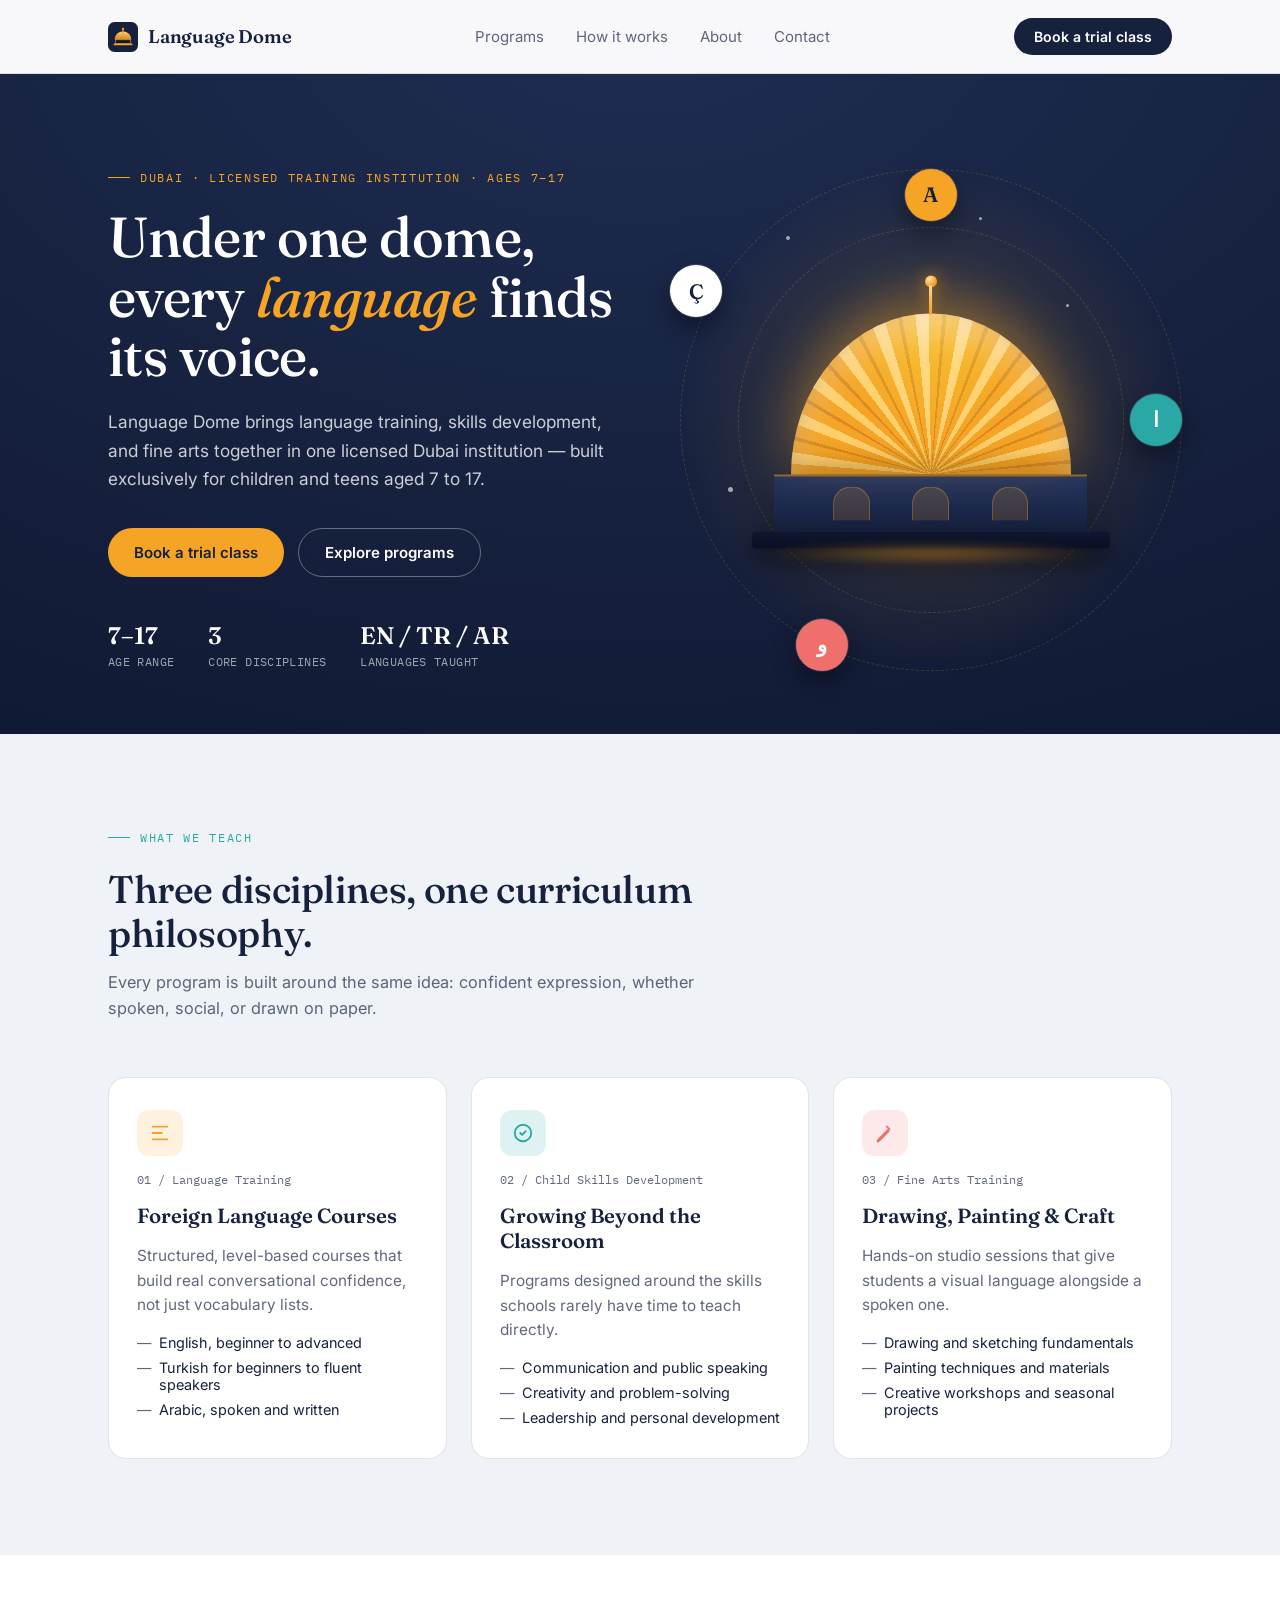
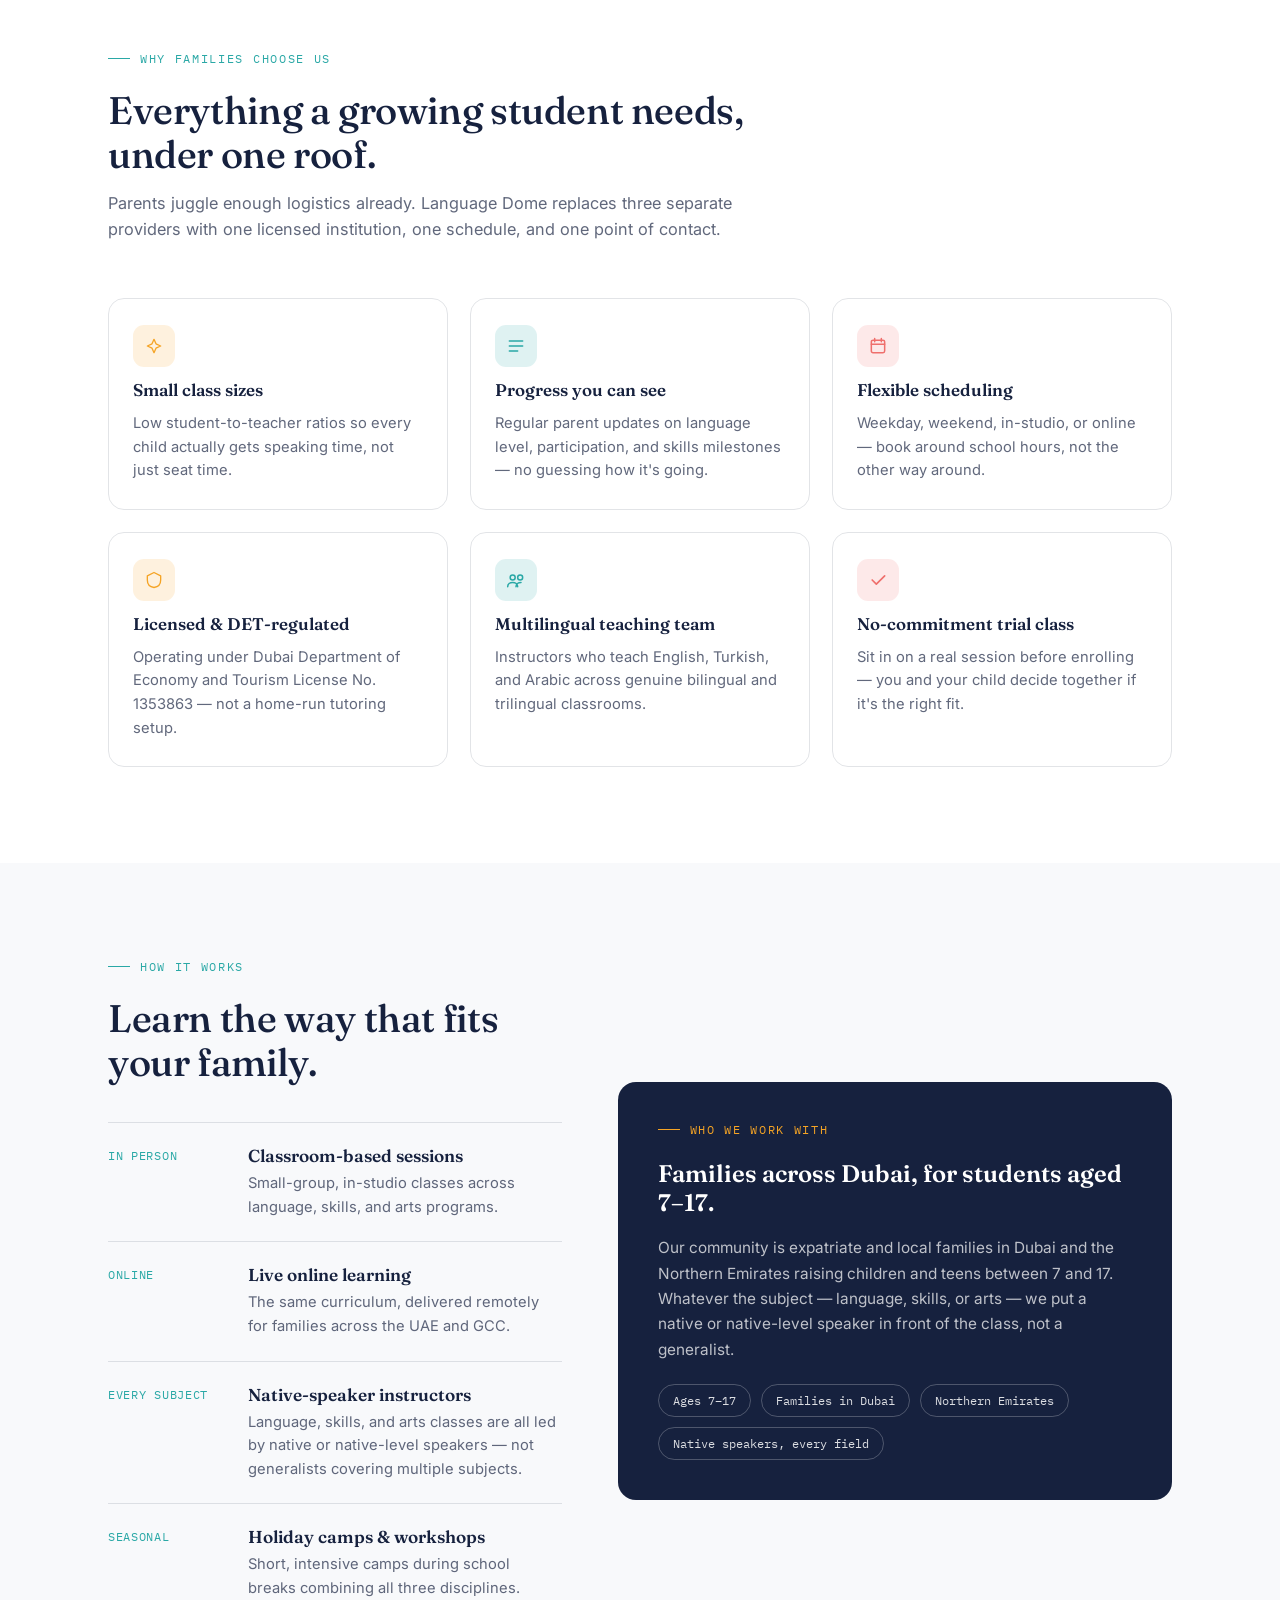
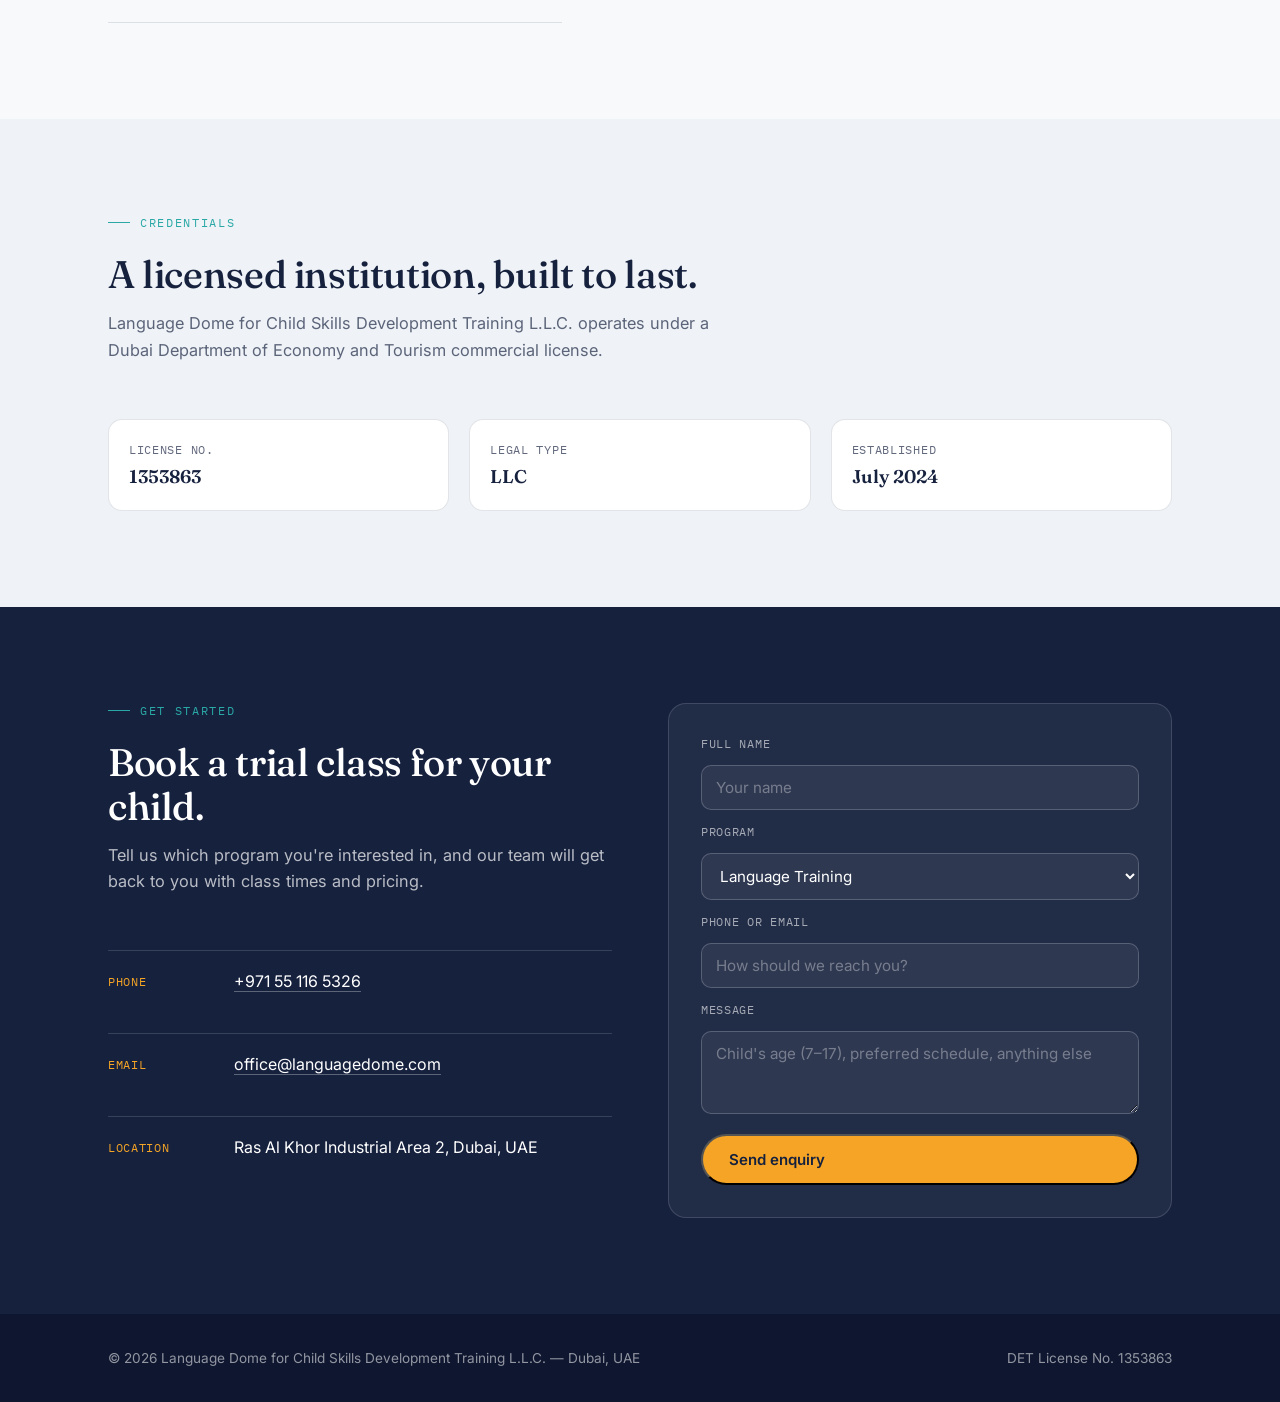
==== commit f361f48e: "Add files via upload" ====
--- a/index.html
+++ b/index.html
@@ -1,1914 +1,616 @@
 <!DOCTYPE html>
 <html lang="en">
 <head>
-<meta charset="utf-8">
-<meta name="viewport" content="width=device-width, initial-scale=1">
-<title>English Courses in Dubai for Children &amp; Teens | Language Dome — Ages 7–17</title>
-<meta name="description" content="English courses in Dubai for children and teens aged 7–17. CEFR A1–C1, Cambridge and IELTS preparation, school support and EAL. Max 8 students per class, and the full curriculum published before you enrol.">
-<link rel="canonical" href="https://languagedome.com/">
-<meta name="theme-color" content="#F1F5FA">
-<link rel="icon" href="data:image/svg+xml,%3Csvg xmlns='http://www.w3.org/2000/svg' viewBox='0 0 44 44'%3E%3Crect width='44' height='44' rx='10' fill='%2314243C'/%3E%3Cg stroke='%236FA3DE' fill='none' stroke-linecap='round'%3E%3Cpath d='M9 31V22a13 13 0 0 1 26 0v9' stroke-width='2.4'/%3E%3Cpath d='M22 9v22' stroke-width='1.3' opacity='.6'/%3E%3Cpath d='M7.5 31h29' stroke-width='2.4'/%3E%3C/g%3E%3C/svg%3E">
-
-<meta property="og:type" content="website">
-<meta property="og:title" content="English Courses in Dubai for Children &amp; Teens | Language Dome">
-<meta property="og:description" content="CEFR A1–C1, Cambridge and IELTS preparation. Max 8 students per class. The whole curriculum published before you enrol.">
-<meta property="og:locale" content="en_AE">
-
+<meta charset="UTF-8">
+<meta name="viewport" content="width=device-width, initial-scale=1.0">
+<title>Language Dome — Language, Skills &amp; Fine Arts Training, Dubai</title>
+<meta name="description" content="Language Dome is a Dubai-licensed training institution offering language courses, skills development and fine arts training for children and teens aged 7 to 17.">
+<link rel="icon" type="image/svg+xml" href="favicon.svg">
+<link rel="alternate icon" href="data:image/svg+xml,%3Csvg xmlns='http://www.w3.org/2000/svg' viewBox='0 0 32 32'%3E%3Crect width='32' height='32' rx='7' fill='%2316213e'/%3E%3Ccircle cx='16' cy='7.3' r='1.3' fill='%23F5A425'/%3E%3Crect x='15.4' y='8.6' width='1.2' height='2.4' fill='%23F5A425'/%3E%3Cpath d='M7 19A9 9 0 0 1 25 19Z' fill='%23f5a425'/%3E%3Crect x='8' y='19' width='16' height='4' fill='%230f1730'/%3E%3Crect x='6' y='23' width='20' height='1.8' rx='0.6' fill='%23F5A425'/%3E%3C/svg%3E">
 <link rel="preconnect" href="https://fonts.googleapis.com">
 <link rel="preconnect" href="https://fonts.gstatic.com" crossorigin>
-<link href="https://fonts.googleapis.com/css2?family=Fraunces:ital,opsz,wght@0,9..144,400;0,9..144,500;0,9..144,600;0,9..144,700;1,9..144,500;1,9..144,600&family=Inter:wght@400;500;600;700&display=swap" rel="stylesheet">
-
+<link href="https://fonts.googleapis.com/css2?family=Fraunces:ital,opsz,wght@0,9..144,400;0,9..144,500;0,9..144,600;1,9..144,500&family=Inter:wght@400;500;600;700&family=IBM+Plex+Mono:wght@400;500&display=swap" rel="stylesheet">
 <style>
-/* ============================================================
-   TOKENS — brand navy #14243C + logo blue, on cool paper
-   ============================================================ */
-:root{
-  --navy:#14243C;
-  --navy-2:#1D3352;
-  --steel:#9DB3CE;
-  --steel-soft:#C6D6EA;
-
-  --blue:#2E5C96;
-  --blue-bright:#6FA3DE;
-  --blue-tint:#DEE9F7;
-
-  --paper:#FFFFFF;
-  --mist:#F1F5FA;
-  --mist-2:#E1E9F4;
-
-  --text:#16233A;
-  --muted:#56657E;
-  --muted-2:#8492A8;
-
-  --line:rgba(20,36,60,.14);
-  --line-soft:rgba(20,36,60,.08);
-  --line-dark:rgba(111,163,222,.26);
-
-  --serif:'Fraunces','Iowan Old Style','Palatino Linotype',Palatino,Georgia,serif;
-  --sans:'Inter',-apple-system,BlinkMacSystemFont,'Segoe UI',Roboto,Helvetica,Arial,sans-serif;
-
-  --wrap:1180px;
-  --r-lg:20px;
-  --shadow:0 1px 2px rgba(20,36,60,.05),0 10px 26px -14px rgba(20,36,60,.22);
-  --shadow-lg:0 2px 6px rgba(20,36,60,.05),0 28px 64px -28px rgba(20,36,60,.34);
-}
-
-*,*::before,*::after{box-sizing:border-box}
-html{scroll-behavior:smooth;scroll-padding-top:88px;-webkit-text-size-adjust:100%}
-body{
-  margin:0;background:var(--paper);color:var(--text);
-  font-family:var(--sans);font-size:17px;line-height:1.65;
-  -webkit-font-smoothing:antialiased;-moz-osx-font-smoothing:grayscale;
-  overflow-x:hidden;
-}
-img,svg{max-width:100%;display:block}
-a{color:inherit}
-button{font:inherit;cursor:pointer}
-
-.wrap{width:100%;max-width:var(--wrap);margin-inline:auto;padding-inline:24px}
-.sec{padding:110px 0}
-@media(max-width:768px){.sec{padding:70px 0}}
-
-/* Typography ------------------------------------------------ */
-h1,h2,h3,h4{
-  font-family:var(--serif);font-weight:600;line-height:1.08;margin:0;
-  letter-spacing:-.018em;font-variation-settings:'SOFT' 20,'WONK' 0;
-}
-h1{font-size:clamp(2.7rem,6vw,4.35rem);letter-spacing:-.028em}
-h2{font-size:clamp(2rem,4vw,2.95rem);letter-spacing:-.024em}
-h3{font-size:clamp(1.28rem,2vw,1.55rem);line-height:1.18}
-h4{font-size:1.07rem;line-height:1.28;letter-spacing:-.01em}
-p{margin:0}
-.lede{font-size:clamp(1.05rem,1.5vw,1.18rem);color:var(--muted);line-height:1.7;max-width:62ch}
-em{font-style:italic;color:var(--blue)}
-
-.eyebrow{
-  font-family:var(--sans);font-size:.7rem;font-weight:600;
-  letter-spacing:.2em;text-transform:uppercase;color:var(--blue);
-  display:flex;align-items:center;gap:12px;margin-bottom:22px;
-}
-.eyebrow::before{content:"";width:26px;height:1.5px;background:var(--blue);opacity:.55;flex:none}
-.eyebrow.center{justify-content:center}
-
-.sec-head{max-width:730px;margin-bottom:58px}
-.sec-head.center{margin-inline:auto;text-align:center}
-.sec-head.center .eyebrow{justify-content:center}
-.sec-head.center .lede{margin-inline:auto}
-.sec-head .lede,h2+.lede{margin-top:22px}
-
-/* Buttons --------------------------------------------------- */
-.btn{
-  display:inline-flex;align-items:center;justify-content:center;gap:9px;
-  padding:14px 26px;border-radius:8px;border:1.5px solid transparent;
-  font-size:.92rem;font-weight:600;text-decoration:none;
-  transition:transform .18s ease,box-shadow .18s ease,background .18s ease,color .18s ease,border-color .18s ease;
-  white-space:nowrap;
-}
-.btn:hover{transform:translateY(-2px)}
-.btn-blue{background:var(--blue);color:#F5F9FE;box-shadow:0 6px 18px -8px rgba(46,92,150,.7)}
-.btn-blue:hover{background:#234A7C;box-shadow:0 12px 26px -10px rgba(46,92,150,.8)}
-.btn-navy{background:var(--navy);color:#EDF3FA}
-.btn-navy:hover{background:var(--navy-2)}
-.btn-outline{border-color:var(--line);color:var(--text);background:transparent}
-.btn-outline:hover{border-color:var(--navy);background:rgba(20,36,60,.03)}
-.btn-lg{padding:16px 32px;font-size:.98rem}
-
-/* Ornament -------------------------------------------------- */
-.pattern,.pattern-l{position:absolute;inset:0;pointer-events:none;background-size:78px 78px}
-.pattern{
-  background-image:url("data:image/svg+xml,%3Csvg xmlns='http://www.w3.org/2000/svg' width='78' height='78' viewBox='0 0 78 78'%3E%3Cg fill='none' stroke='%2314243C' stroke-width='1'%3E%3Cpath d='M39 5 L48.8 16.5 L63.8 14.2 L61.5 29.2 L73 39 L61.5 48.8 L63.8 63.8 L48.8 61.5 L39 73 L29.2 61.5 L14.2 63.8 L16.5 48.8 L5 39 L16.5 29.2 L14.2 14.2 L29.2 16.5 Z'/%3E%3Cpath d='M39 18 L47.5 26.5 L60.5 26.5 L60.5 39 L47.5 47.5 L39 60.5 L30.5 47.5 L17.5 39 L17.5 26.5 L30.5 26.5 Z' opacity='.55'/%3E%3C/g%3E%3C/svg%3E");
-  opacity:.045;
-}
-.pattern-l{
-  background-image:url("data:image/svg+xml,%3Csvg xmlns='http://www.w3.org/2000/svg' width='78' height='78' viewBox='0 0 78 78'%3E%3Cg fill='none' stroke='%236FA3DE' stroke-width='1'%3E%3Cpath d='M39 5 L48.8 16.5 L63.8 14.2 L61.5 29.2 L73 39 L61.5 48.8 L63.8 63.8 L48.8 61.5 L39 73 L29.2 61.5 L14.2 63.8 L16.5 48.8 L5 39 L16.5 29.2 L14.2 14.2 L29.2 16.5 Z'/%3E%3Cpath d='M39 18 L47.5 26.5 L60.5 26.5 L60.5 39 L47.5 47.5 L39 60.5 L30.5 47.5 L17.5 39 L17.5 26.5 L30.5 26.5 Z' opacity='.55'/%3E%3C/g%3E%3C/svg%3E");
-  opacity:.07;
-}
-@media(max-width:640px){
-  .pattern,.pattern-l{background-size:54px 54px}
-  .pattern{opacity:.03}
-}
-
-/* ============================================================
-   HEADER
-   ============================================================ */
-header{
-  position:fixed;top:0;left:0;right:0;z-index:900;
-  transition:background .3s ease,box-shadow .3s ease,border-color .3s ease;
-  border-bottom:1.5px solid transparent;
-}
-header.solid{background:rgba(241,245,250,.94);backdrop-filter:blur(14px);-webkit-backdrop-filter:blur(14px);border-bottom-color:var(--line-soft)}
-.navbar{display:flex;align-items:center;gap:30px;height:80px}
-.brand{display:flex;align-items:center;gap:12px;text-decoration:none;flex:none}
-.brand-mark{width:40px;height:40px;flex:none}
-.brand-txt{display:flex;flex-direction:column;line-height:1.05}
-.brand-name{font-family:var(--serif);font-size:1.3rem;font-weight:700;color:var(--navy);letter-spacing:-.028em}
-.brand-sub{font-size:.575rem;letter-spacing:.22em;text-transform:uppercase;color:var(--blue);font-weight:600;margin-top:3px}
-
-.nav-links{display:flex;gap:26px;margin-left:auto;list-style:none;padding:0;margin-block:0}
-.nav-links a{
-  text-decoration:none;font-size:.88rem;font-weight:500;color:var(--muted);
-  transition:color .2s;position:relative;padding:6px 0;white-space:nowrap;
-}
-.nav-links a::after{content:"";position:absolute;left:0;right:100%;bottom:2px;height:1.5px;background:var(--blue);transition:right .25s ease}
-.nav-links a:hover{color:var(--navy)}
-.nav-links a:hover::after{right:0}
-.nav-cta{display:flex;gap:10px;align-items:center;flex:none}
-.nav-cta .btn{padding:11px 19px;font-size:.845rem}
-
-.burger{display:none;width:44px;height:44px;border:1.5px solid var(--line);background:transparent;border-radius:10px;margin-left:auto;position:relative}
-.burger span{position:absolute;left:12px;right:12px;height:1.6px;background:var(--navy);transition:.25s}
-.burger span:nth-child(1){top:16px}
-.burger span:nth-child(2){top:22px}
-.burger span:nth-child(3){top:28px}
-body.menu-open .burger span:nth-child(1){transform:translateY(6px) rotate(45deg)}
-body.menu-open .burger span:nth-child(2){opacity:0}
-body.menu-open .burger span:nth-child(3){transform:translateY(-6px) rotate(-45deg)}
-
-.mobile-menu{
-  position:fixed;inset:80px 0 0;background:var(--mist);z-index:890;
-  padding:34px 24px;display:flex;flex-direction:column;gap:4px;
-  transform:translateY(-12px);opacity:0;pointer-events:none;transition:.28s ease;overflow-y:auto;
-}
-body.menu-open .mobile-menu{transform:none;opacity:1;pointer-events:auto}
-.mobile-menu a{
-  text-decoration:none;font-family:var(--serif);font-size:1.6rem;color:var(--navy);
-  padding:14px 0;border-bottom:1px solid var(--line-soft);letter-spacing:-.02em;
-}
-.mobile-menu .btn{margin-top:24px}
-
-@media(max-width:1060px){
-  .nav-links,.nav-cta{display:none}
-  .burger{display:block}
-}
-
-/* ============================================================
-   HERO
-   ============================================================ */
-.hero{position:relative;background:var(--mist);color:var(--text);overflow:hidden;padding:176px 0 96px}
-.hero::before{
-  content:"";position:absolute;width:820px;height:820px;border-radius:50%;
-  top:-400px;right:-220px;background:radial-gradient(circle,rgba(111,163,222,.16),rgba(111,163,222,0) 64%);
-}
-.hero::after{
-  content:"";position:absolute;width:640px;height:640px;border-radius:50%;
-  bottom:-380px;left:-220px;background:radial-gradient(circle,rgba(140,170,210,.24),rgba(140,170,210,0) 66%);
-}
-.hero .wrap{position:relative;z-index:2}
-.hero-grid{
-  display:grid;grid-template-columns:1.05fr .95fr;column-gap:56px;row-gap:0;
-  grid-template-areas:"copy media" "stats media";align-items:center;
-}
-.hero-copy{grid-area:copy}
-.hero-media{grid-area:media;align-self:center}
-.hero-stats{grid-area:stats}
-
-.hero-tag{
-  display:inline-flex;align-items:center;gap:11px;padding:6px 16px 6px 6px;
-  border:1.5px solid var(--line-dark);border-radius:100px;background:rgba(111,163,222,.09);
-  font-size:.72rem;letter-spacing:.13em;text-transform:uppercase;font-weight:600;color:var(--blue);
-  margin-bottom:30px;
-}
-.hero-tag b{background:var(--blue);color:#F5F9FE;padding:4px 11px;border-radius:100px;font-size:.66rem;letter-spacing:.1em;white-space:nowrap}
-.hero h1{color:var(--navy)}
-.hero h1 em{color:var(--blue);font-style:italic}
-.hero-sub{margin-top:28px;font-size:1.13rem;line-height:1.72;color:var(--muted);max-width:53ch}
-.hero-actions{display:flex;gap:12px;flex-wrap:wrap;margin-top:38px}
-.hero-note{margin-top:20px;font-size:.83rem;color:var(--muted-2)}
-
-.hero-stats{
-  display:grid;grid-template-columns:repeat(4,auto);gap:36px;margin-top:52px;
-  padding-top:34px;border-top:1.5px solid var(--line-soft);justify-content:start;
-}
-.hero-stats .n{font-family:var(--serif);font-size:2rem;font-weight:600;color:var(--blue);line-height:1;letter-spacing:-.03em}
-.hero-stats .l{font-size:.655rem;letter-spacing:.16em;text-transform:uppercase;color:var(--muted-2);margin-top:9px;font-weight:600}
-
-.hero-media{position:relative;margin:0;padding-bottom:30px}
-.hero-img{
-  border-radius:var(--r-lg);overflow:hidden;position:relative;
-  box-shadow:var(--shadow-lg);border:1.5px solid var(--line-soft);
-  background:var(--mist-2);
-}
-.hero-img::after{
-  content:"";position:absolute;inset:0;pointer-events:none;
-  background:linear-gradient(200deg,rgba(20,36,60,0) 55%,rgba(20,36,60,.16));
-}
-.hero-img img{width:100%;height:auto;display:block;aspect-ratio:1/1;object-fit:cover;object-position:54% 50%}
-.hero-badge{
-  position:absolute;left:-14px;bottom:0;margin:0;
-  display:flex;align-items:center;gap:14px;
-  background:var(--paper);border:1.5px solid var(--line-soft);
-  border-radius:14px;padding:15px 22px 15px 18px;
-  box-shadow:0 18px 40px -18px rgba(20,36,60,.4);
-}
-.hb-n{
-  font-family:var(--serif);font-size:2.3rem;font-weight:600;color:var(--blue);
-  line-height:1;letter-spacing:-.04em;
-}
-.hb-t{
-  font-size:.68rem;font-weight:700;letter-spacing:.13em;text-transform:uppercase;
-  color:var(--muted-2);line-height:1.3;
-}
-.hb-t b{
-  display:block;margin-top:5px;font-family:var(--sans);font-size:.79rem;font-weight:500;
-  letter-spacing:0;text-transform:none;color:var(--navy);
-}
-@media(max-width:1024px){
-  .hero-grid{grid-template-columns:1fr;column-gap:0;row-gap:44px;
-    grid-template-areas:"copy" "media" "stats"}
-  .hero{padding:142px 0 76px}
-  .hero-img img{aspect-ratio:16/11}
-  .hero-stats{margin-top:0}
-}
-@media(max-width:560px){
-  .hero-img img{aspect-ratio:4/3}
-  .hero-badge{left:0;right:0;padding:13px 16px;gap:12px}
-  .hb-n{font-size:2rem}
-}
-@media(max-width:600px){.hero-stats{grid-template-columns:1fr 1fr;gap:26px}}
-@media(max-width:560px){
-  h1{font-size:clamp(2.25rem,8.6vw,3rem)}
-  .hero-tag{font-size:.62rem;letter-spacing:.1em;line-height:1.5;padding:5px 13px 5px 5px;gap:8px}
-  .hero-tag b{font-size:.59rem;padding:3px 9px}
-  .hero-sub{font-size:1.02rem}
-  .hero-actions .btn{width:100%}
-}
-
-/* ============================================================
-   TRUST STRIP
-   ============================================================ */
-.strip{background:var(--navy);color:var(--steel-soft);padding:20px 0;position:relative;overflow:hidden}
-.strip .pattern-l{opacity:.045}
-.strip .wrap{position:relative;z-index:2}
-.strip-inner{display:flex;gap:18px 30px;align-items:center;justify-content:space-between;flex-wrap:wrap}
-.strip-item{display:flex;align-items:center;gap:9px;font-size:.73rem;font-weight:600;letter-spacing:.05em;text-transform:uppercase;white-space:nowrap}
-.strip-item svg{flex:none;color:var(--blue-bright)}
-@media(max-width:1080px){.strip-inner{justify-content:center;gap:14px 26px}}
-
-/* ============================================================
-   PROGRAMMES
-   ============================================================ */
-.pillars{background:var(--paper)}
-.pillar-grid{display:grid;grid-template-columns:repeat(3,1fr);gap:20px}
-.pillar{
-  background:var(--mist);border:1.5px solid var(--line-soft);border-radius:var(--r-lg);
-  padding:32px 28px 28px;position:relative;overflow:hidden;
-  transition:transform .28s ease,box-shadow .28s ease,border-color .28s ease;
-  display:flex;flex-direction:column;
-}
-.pillar:hover{transform:translateY(-5px);box-shadow:var(--shadow-lg);border-color:rgba(46,92,150,.28)}
-.pillar::before{
-  content:"";position:absolute;top:0;left:0;right:0;height:3px;background:var(--blue);
-  transform:scaleX(0);transform-origin:left;transition:transform .35s ease;
-}
-.pillar:hover::before{transform:scaleX(1)}
-.pillar.feature{background:var(--navy);color:#E8EEF7;border-color:transparent}
-.pillar.feature .p-desc{color:rgba(232,238,247,.7)}
-.pillar.feature .p-num{color:var(--blue-bright)}
-.pillar.feature h3{color:#FFFFFF}
-.pillar.feature li{color:rgba(232,238,247,.82);border-color:rgba(255,255,255,.11)}
-.pillar.feature li::before{color:var(--blue-bright)}
-
-.p-top{display:flex;align-items:center;justify-content:space-between;gap:16px;margin-bottom:16px}
-.p-num{font-family:var(--sans);font-size:.65rem;font-weight:700;color:var(--blue);letter-spacing:.16em}
-.p-age{font-size:.68rem;font-weight:600;letter-spacing:.06em;text-transform:uppercase;color:var(--muted-2)}
-.pillar.feature .p-age{color:rgba(232,238,247,.5)}
-.p-desc{color:var(--muted);font-size:.94rem;margin-top:12px;line-height:1.63}
-.p-list{list-style:none;padding:0;margin:22px 0 0}
-.p-list li{
-  font-size:.875rem;color:var(--text);padding:9px 0 9px 20px;position:relative;
-  border-top:1px solid var(--line-soft);
-}
-.p-list li::before{content:"◆";position:absolute;left:0;top:9px;font-size:.5rem;color:var(--blue);line-height:2.05}
-.p-tags{display:flex;flex-wrap:wrap;gap:7px;margin-top:22px}
-.tag{
-  font-size:.685rem;font-weight:600;letter-spacing:.07em;text-transform:uppercase;
-  padding:5px 11px;border-radius:5px;border:1px solid var(--line);color:var(--muted);
-}
-.pillar.feature .tag{border-color:rgba(111,163,222,.32);color:var(--blue-bright)}
-
-@media(max-width:900px){.pillar-grid{grid-template-columns:1fr 1fr}}
-@media(max-width:620px){.pillar-grid{grid-template-columns:1fr}}
-
-/* ============================================================
-   PRINCIPLES
-   ============================================================ */
-.principles{background:var(--mist)}
-.prin-grid{display:grid;grid-template-columns:repeat(4,1fr);gap:1.5px;background:var(--line-soft);border:1.5px solid var(--line-soft);border-radius:var(--r-lg);overflow:hidden}
-.prin{background:var(--paper);padding:32px 26px;transition:background .25s}
-.prin:hover{background:#F8FBFF}
-.prin-n{
-  width:30px;height:30px;border-radius:7px;background:var(--blue-tint);color:var(--blue);
-  display:grid;place-items:center;font-size:.72rem;font-weight:700;margin-bottom:18px;letter-spacing:.04em;
-}
-.prin h4{margin-bottom:10px;color:var(--navy)}
-.prin p{font-size:.87rem;color:var(--muted);line-height:1.6}
-@media(max-width:1000px){.prin-grid{grid-template-columns:1fr 1fr}}
-@media(max-width:560px){.prin-grid{grid-template-columns:1fr}}
-
-/* ============================================================
-   CURRICULUM EXPLORER
-   ============================================================ */
-.curriculum{background:var(--navy);color:#E8EEF7;position:relative;overflow:hidden}
-.curriculum .pattern-l{opacity:.05}
-.curriculum::before{
-  content:"";position:absolute;width:900px;height:900px;border-radius:50%;
-  top:-420px;left:-260px;background:radial-gradient(circle,rgba(111,163,222,.13),transparent 64%);
-}
-.curriculum .wrap{position:relative;z-index:2}
-.curriculum h2{color:#FFFFFF}
-.curriculum .eyebrow{color:var(--blue-bright)}
-.curriculum .eyebrow::before{background:var(--blue-bright)}
-.curriculum .lede{color:rgba(232,238,247,.66)}
-
-.tabs{display:flex;gap:8px;overflow-x:auto;padding-bottom:8px;margin-bottom:40px;scrollbar-width:thin;-webkit-overflow-scrolling:touch}
-.tabs::-webkit-scrollbar{height:3px}
-.tabs::-webkit-scrollbar-thumb{background:rgba(255,255,255,.2);border-radius:3px}
-.tab{
-  flex:none;padding:12px 21px;border-radius:8px;background:transparent;
-  border:1.5px solid rgba(255,255,255,.17);color:rgba(232,238,247,.7);
-  font-size:.865rem;font-weight:600;transition:.22s;white-space:nowrap;
-}
-.tab:hover{border-color:rgba(111,163,222,.55);color:#FFFFFF}
-.tab[aria-selected="true"]{background:var(--blue-bright);border-color:var(--blue-bright);color:#0C1829}
-
-.panel[hidden]{display:none}
-.panel-head{
-  display:grid;grid-template-columns:1fr auto;gap:26px;align-items:end;
-  padding-bottom:26px;margin-bottom:30px;border-bottom:1.5px solid rgba(255,255,255,.13);
-}
-.panel-head h3{font-size:clamp(1.55rem,2.5vw,2.05rem);color:#FFFFFF;margin-bottom:12px}
-.panel-head p{color:rgba(232,238,247,.64);font-size:.96rem;max-width:64ch;line-height:1.65}
-.panel-meta{display:flex;gap:26px;flex:none}
-.panel-meta div{text-align:right}
-.panel-meta .n{font-family:var(--serif);font-weight:600;font-size:1.5rem;color:var(--blue-bright);line-height:1;letter-spacing:-.03em}
-.panel-meta .l{font-size:.61rem;letter-spacing:.15em;text-transform:uppercase;color:rgba(232,238,247,.45);margin-top:7px;font-weight:600}
-@media(max-width:760px){.panel-head{grid-template-columns:1fr}.panel-meta{justify-content:flex-start}.panel-meta div{text-align:left}}
-
-.levels{display:grid;grid-template-columns:repeat(auto-fit,minmax(288px,1fr));gap:16px}
-.level{
-  background:rgba(255,255,255,.042);border:1.5px solid rgba(255,255,255,.1);
-  border-radius:14px;padding:26px 24px;transition:.28s;display:flex;flex-direction:column;
-}
-.level:hover{background:rgba(255,255,255,.075);border-color:rgba(111,163,222,.42);transform:translateY(-3px)}
-.lv-top{display:flex;align-items:center;justify-content:space-between;gap:12px;margin-bottom:15px}
-.lv-badge{
-  font-size:.635rem;font-weight:700;letter-spacing:.13em;text-transform:uppercase;
-  padding:5px 10px;border-radius:5px;background:rgba(111,163,222,.15);
-  color:var(--blue-bright);border:1px solid rgba(111,163,222,.28);
-}
-.lv-hours{font-size:.72rem;color:rgba(232,238,247,.48);letter-spacing:.03em;font-weight:500}
-.level h4{color:#FFFFFF;font-size:1.2rem;margin-bottom:15px}
-.lv-can{font-size:.665rem;letter-spacing:.15em;text-transform:uppercase;color:rgba(232,238,247,.4);font-weight:600;margin-bottom:11px}
-.lv-list{list-style:none;padding:0;margin:0 0 auto}
-.lv-list li{font-size:.86rem;color:rgba(232,238,247,.78);line-height:1.56;padding:6px 0 6px 20px;position:relative}
-.lv-list li::before{
-  content:"";position:absolute;left:2px;top:13px;width:6.5px;height:6.5px;
-  border-right:1.5px solid var(--blue-bright);border-bottom:1.5px solid var(--blue-bright);transform:rotate(-45deg);
-}
-.lv-foot{
-  margin-top:20px;padding-top:15px;border-top:1px solid rgba(255,255,255,.11);
-  font-size:.75rem;color:rgba(232,238,247,.45);display:flex;align-items:flex-start;gap:8px;line-height:1.45;
-}
-.lv-foot svg{flex:none;color:var(--blue-bright);opacity:.85;margin-top:3px}
-
-.panel-foot{
-  margin-top:26px;padding:22px 26px;border-radius:12px;
-  background:rgba(111,163,222,.09);border:1.5px solid rgba(111,163,222,.22);
-  display:flex;align-items:center;justify-content:space-between;gap:20px;flex-wrap:wrap;
-}
-.panel-foot p{font-size:.895rem;color:rgba(232,238,247,.76);max-width:70ch;line-height:1.62}
-.panel-foot strong{color:var(--blue-bright);font-weight:600}
-
-/* ============================================================
-   TERM TIMELINE
-   ============================================================ */
-.term{background:var(--paper)}
-.term-grid{display:grid;grid-template-columns:repeat(5,1fr);gap:0;position:relative;margin-top:12px}
-.term-grid::before{content:"";position:absolute;top:19px;left:9%;right:9%;height:1.5px;background:linear-gradient(90deg,transparent,var(--mist-2),var(--mist-2),transparent)}
-.step{text-align:center;padding:0 14px;position:relative}
-.step-dot{
-  width:38px;height:38px;border-radius:50%;background:var(--paper);border:1.5px solid var(--mist-2);
-  color:var(--muted);display:grid;place-items:center;margin:0 auto 20px;
-  font-size:.78rem;font-weight:700;position:relative;z-index:2;
-}
-.step:first-child .step-dot,.step:last-child .step-dot{background:var(--blue);border-color:var(--blue);color:#F5F9FE}
-.step h4{margin-bottom:9px;color:var(--navy)}
-.step p{font-size:.84rem;color:var(--muted);line-height:1.6}
-.step-when{font-size:.625rem;letter-spacing:.15em;text-transform:uppercase;color:var(--blue);font-weight:700;margin-bottom:10px}
-@media(max-width:900px){
-  .term-grid{grid-template-columns:1fr;gap:30px}
-  .term-grid::before{top:0;bottom:0;left:19px;right:auto;width:1.5px;height:auto;background:linear-gradient(180deg,transparent,var(--mist-2),var(--mist-2),transparent)}
-  .step{text-align:left;padding:0 0 0 62px}
-  .step-dot{position:absolute;left:0;top:0;margin:0}
-}
-
-/* ============================================================
-   REPORT SAMPLE
-   ============================================================ */
-.report{background:var(--mist)}
-.report-grid{display:grid;grid-template-columns:.95fr 1.05fr;gap:62px;align-items:center}
-@media(max-width:960px){.report-grid{grid-template-columns:1fr;gap:44px}}
-
-.report-card{background:var(--paper);border:1.5px solid var(--line-soft);border-radius:var(--r-lg);box-shadow:var(--shadow-lg);overflow:hidden}
-.rc-head{background:var(--navy);color:#E8EEF7;padding:22px 26px;display:flex;justify-content:space-between;align-items:center;gap:14px}
-.rc-head .t{font-family:var(--serif);font-weight:600;font-size:1.15rem;letter-spacing:-.02em}
-.rc-head .s{font-size:.645rem;letter-spacing:.15em;text-transform:uppercase;color:var(--blue-bright);font-weight:600;margin-top:5px}
-.rc-stamp{font-size:.585rem;letter-spacing:.14em;text-transform:uppercase;border:1px solid rgba(111,163,222,.45);color:var(--blue-bright);padding:5px 10px;border-radius:4px;flex:none;font-weight:700}
-.rc-body{padding:26px}
-.rc-row{display:flex;align-items:center;gap:16px;padding:13px 0;border-bottom:1px solid var(--line-soft)}
-.rc-row:last-child{border-bottom:0}
-.rc-label{flex:none;width:118px;font-size:.82rem;font-weight:600;color:var(--navy)}
-.bar{flex:1;height:7px;border-radius:100px;background:var(--mist-2);overflow:hidden}
-.bar i{display:block;height:100%;border-radius:100px;background:linear-gradient(90deg,var(--blue),var(--blue-bright))}
-.rc-score{flex:none;width:44px;text-align:right;font-size:.79rem;font-weight:600;color:var(--muted);font-variant-numeric:tabular-nums}
-.rc-note{margin-top:20px;padding:16px 18px;background:var(--mist);border-radius:10px;font-size:.85rem;color:var(--muted);line-height:1.62;border-left:2.5px solid var(--blue)}
-.rc-note b{color:var(--navy);font-weight:600}
-
-.check-list{list-style:none;padding:0;margin:34px 0 0;display:grid;gap:16px}
-.check-list li{display:flex;gap:14px;align-items:flex-start;font-size:.95rem;line-height:1.6}
-.check-list svg{flex:none;margin-top:3px;color:var(--blue)}
-.check-list b{display:block;font-weight:600;color:var(--navy)}
-.check-list span{color:var(--muted);font-size:.885rem}
-
-/* ============================================================
-   TEACHER STANDARDS
-   ============================================================ */
-.standards{background:var(--paper)}
-.std-grid{display:grid;grid-template-columns:repeat(3,1fr);gap:18px}
-.std{border:1.5px solid var(--line-soft);border-radius:16px;padding:28px 26px;background:var(--mist);transition:.25s}
-.std:hover{border-color:rgba(46,92,150,.3);box-shadow:var(--shadow);transform:translateY(-3px)}
-.std-n{font-family:var(--sans);font-size:.65rem;font-weight:700;letter-spacing:.16em;color:var(--blue);margin-bottom:16px}
-.std h4{color:var(--navy);margin-bottom:10px}
-.std p{font-size:.875rem;color:var(--muted);line-height:1.63}
-@media(max-width:900px){.std-grid{grid-template-columns:1fr 1fr}}
-@media(max-width:600px){.std-grid{grid-template-columns:1fr}}
-
-/* ============================================================
-   FORMATS
-   ============================================================ */
-.formats{background:var(--mist)}
-.fmt-grid{display:grid;grid-template-columns:repeat(2,1fr);gap:18px}
-.fmt{background:var(--paper);border:1.5px solid var(--line-soft);border-radius:var(--r-lg);padding:30px;display:flex;gap:20px;transition:.25s}
-.fmt:hover{box-shadow:var(--shadow);border-color:rgba(46,92,150,.26)}
-.fmt-ico{width:46px;height:46px;flex:none;border-radius:11px;display:grid;place-items:center;background:var(--blue-tint);color:var(--blue);border:1px solid rgba(46,92,150,.16)}
-.fmt h4{margin-bottom:9px;color:var(--navy)}
-.fmt p{font-size:.89rem;color:var(--muted);line-height:1.62}
-.fmt-meta{margin-top:14px;font-size:.72rem;letter-spacing:.12em;text-transform:uppercase;font-weight:700;color:var(--blue)}
-@media(max-width:760px){.fmt-grid{grid-template-columns:1fr}}
-
-.included{
-  margin-top:18px;background:var(--navy);color:#E8EEF7;border-radius:var(--r-lg);
-  padding:34px;display:grid;grid-template-columns:auto 1fr auto;gap:34px;align-items:center;
-  position:relative;overflow:hidden;
-}
-.included .pattern-l{opacity:.05}
-.included > *{position:relative;z-index:2}
-.included h4{font-size:1.32rem;margin-bottom:7px;color:#FFFFFF}
-.included .sm{font-size:.85rem;color:rgba(232,238,247,.6)}
-.inc-list{display:flex;flex-wrap:wrap;gap:8px;list-style:none;padding:0;margin:0}
-.inc-list li{font-size:.785rem;padding:6px 13px;border-radius:6px;background:rgba(255,255,255,.07);border:1px solid rgba(255,255,255,.12);color:rgba(232,238,247,.85);font-weight:500}
-@media(max-width:1000px){.included{grid-template-columns:1fr;gap:22px}}
-
-/* ============================================================
-   CAMPUS GALLERY
-   ============================================================ */
-.campus{background:var(--mist)}
-.campus-grid{display:grid;grid-template-columns:1fr 1fr;gap:16px}
-.cam{
-  position:relative;overflow:hidden;border-radius:var(--r-lg);margin:0;
-  border:1.5px solid var(--line-soft);background:var(--mist-2);
-}
-.cam img{width:100%;height:100%;object-fit:cover;display:block}
-.cam-tall{grid-row:1/3}
-.cam-wide{aspect-ratio:16/10}
-.cam figcaption{
-  position:absolute;left:14px;right:14px;bottom:14px;
-  background:rgba(20,36,60,.82);backdrop-filter:blur(6px);-webkit-backdrop-filter:blur(6px);
-  color:#E8EEF7;border-radius:10px;padding:11px 15px;
-  font-size:.8rem;line-height:1.4;
-}
-.cam figcaption b{display:block;font-weight:600;color:#FFFFFF;font-size:.86rem;margin-bottom:2px}
-@media(max-width:820px){
-  .campus-grid{grid-template-columns:1fr}
-  .cam-tall{grid-row:auto;aspect-ratio:4/3}
-}
-
-/* ============================================================
-   OTHER PROGRAMMES
-   ============================================================ */
-.other{background:var(--paper)}
-.other-grid{display:grid;grid-template-columns:repeat(5,1fr);gap:14px}
-.oth{
-  border:1.5px solid var(--line-soft);border-radius:14px;padding:24px 22px;
-  background:var(--mist);transition:.25s;display:flex;flex-direction:column;
-}
-.oth:hover{border-color:rgba(46,92,150,.3);box-shadow:var(--shadow);transform:translateY(-3px)}
-.oth h4{color:var(--navy);font-size:1.02rem;margin-bottom:9px}
-.oth p{font-size:.83rem;color:var(--muted);line-height:1.58;margin-bottom:auto}
-.oth-meta{margin-top:16px;padding-top:12px;border-top:1px solid var(--line-soft);font-size:.68rem;letter-spacing:.09em;text-transform:uppercase;font-weight:700;color:var(--blue)}
-.other-note{
-  margin-top:22px;padding:20px 24px;border-radius:12px;background:var(--mist);
-  border:1.5px solid var(--line-soft);display:flex;align-items:center;justify-content:space-between;
-  gap:20px;flex-wrap:wrap;
-}
-.other-note p{font-size:.89rem;color:var(--muted);max-width:72ch;line-height:1.6}
-.other-note strong{color:var(--navy);font-weight:600}
-@media(max-width:1040px){.other-grid{grid-template-columns:repeat(3,1fr)}}
-@media(max-width:720px){.other-grid{grid-template-columns:repeat(2,1fr)}}
-@media(max-width:480px){.other-grid{grid-template-columns:1fr}}
-
-/* ============================================================
-   FAQ
-   ============================================================ */
-.faq{background:var(--mist)}
-.faq-wrap{max-width:840px;margin-inline:auto}
-details{border-bottom:1.5px solid var(--line-soft)}
-details summary{
-  list-style:none;cursor:pointer;padding:24px 46px 24px 0;position:relative;
-  font-family:var(--serif);font-size:1.2rem;font-weight:600;color:var(--navy);
-  transition:color .2s;letter-spacing:-.02em;
-}
-details summary::-webkit-details-marker{display:none}
-details summary:hover{color:var(--blue)}
-details summary::after{
-  content:"";position:absolute;right:8px;top:31px;width:9px;height:9px;
-  border-right:1.6px solid var(--blue);border-bottom:1.6px solid var(--blue);
-  transform:rotate(45deg);transition:transform .25s;
-}
-details[open] summary::after{transform:rotate(-135deg);top:35px}
-.faq-a{padding:0 40px 26px 0;color:var(--muted);font-size:.95rem;line-height:1.73}
-
-/* ============================================================
-   CTA / FORM
-   ============================================================ */
-.cta{background:var(--navy);color:#E8EEF7;position:relative;overflow:hidden}
-.cta .pattern-l{opacity:.055}
-.cta::before{content:"";position:absolute;width:780px;height:780px;border-radius:50%;top:-320px;right:-220px;background:radial-gradient(circle,rgba(111,163,222,.15),transparent 64%)}
-.cta .wrap{position:relative;z-index:2}
-.cta-grid{display:grid;grid-template-columns:.9fr 1.1fr;gap:62px}
-.cta h2{color:#FFFFFF}
-.cta .eyebrow{color:var(--blue-bright)}
-.cta .eyebrow::before{background:var(--blue-bright)}
-.cta .lede{color:rgba(232,238,247,.7)}
-.contact-list{list-style:none;padding:0;margin:38px 0 0;display:grid;gap:20px}
-.contact-list li{display:flex;gap:15px;align-items:flex-start}
-.ci{width:40px;height:40px;flex:none;border-radius:10px;display:grid;place-items:center;background:rgba(111,163,222,.14);border:1px solid rgba(111,163,222,.26);color:var(--blue-bright)}
-.contact-list .k{font-size:.635rem;letter-spacing:.16em;text-transform:uppercase;color:rgba(232,238,247,.45);font-weight:600;margin-bottom:4px}
-.contact-list .v{font-size:.99rem;color:#FFFFFF;text-decoration:none;font-weight:500}
-.contact-list a.v:hover{color:var(--blue-bright)}
-
-.form-card{background:rgba(255,255,255,.055);border:1.5px solid rgba(255,255,255,.14);border-radius:var(--r-lg);padding:34px}
-.form-row{display:grid;grid-template-columns:1fr 1fr;gap:16px}
-.field{margin-bottom:16px}
-.field label{display:block;font-size:.645rem;letter-spacing:.15em;text-transform:uppercase;color:rgba(232,238,247,.55);font-weight:600;margin-bottom:9px}
-.field input,.field select,.field textarea{
-  width:100%;padding:13px 15px;border-radius:9px;font:inherit;font-size:.93rem;
-  background:rgba(255,255,255,.06);border:1.5px solid rgba(255,255,255,.16);color:#FFFFFF;
-  transition:border-color .2s,background .2s;
-}
-.field textarea{resize:vertical;min-height:94px}
-.field input::placeholder,.field textarea::placeholder{color:rgba(232,238,247,.32)}
-.field input:focus,.field select:focus,.field textarea:focus{outline:none;border-color:var(--blue-bright);background:rgba(255,255,255,.09)}
-.field select{appearance:none;background-image:url("data:image/svg+xml,%3Csvg xmlns='http://www.w3.org/2000/svg' width='12' height='8' viewBox='0 0 12 8'%3E%3Cpath d='M1 1.5 6 6.5 11 1.5' stroke='%236FA3DE' stroke-width='1.6' fill='none' stroke-linecap='round'/%3E%3C/svg%3E");background-repeat:no-repeat;background-position:right 15px center;padding-right:38px}
-.field select option{background:var(--navy);color:#FFFFFF}
-.form-card .btn{width:100%;margin-top:8px}
-.form-fine{font-size:.755rem;color:rgba(232,238,247,.45);margin-top:14px;text-align:center;line-height:1.55}
-.form-ok{display:none;margin-top:16px;padding:14px 16px;border-radius:10px;background:rgba(111,163,222,.14);border:1px solid rgba(111,163,222,.32);color:var(--blue-bright);font-size:.87rem;text-align:center}
-@media(max-width:900px){.cta-grid{grid-template-columns:1fr;gap:44px}}
-@media(max-width:520px){.form-row{grid-template-columns:1fr}}
-
-/* ============================================================
-   FOOTER
-   ============================================================ */
-footer{background:#0E1B2E;color:rgba(232,238,247,.58);padding:64px 0 30px;font-size:.87rem}
-.f-grid{display:grid;grid-template-columns:1.5fr 1fr 1fr 1fr;gap:44px;padding-bottom:44px;border-bottom:1px solid rgba(255,255,255,.1)}
-.f-brand .brand-name{color:#FFFFFF}
-.f-brand .brand-sub{color:var(--blue-bright)}
-.f-about{margin-top:20px;line-height:1.7;max-width:34ch;font-size:.855rem}
-.f-col h5{font-family:var(--sans);font-size:.645rem;letter-spacing:.16em;text-transform:uppercase;color:var(--blue-bright);font-weight:600;margin:0 0 16px}
-.f-col ul{list-style:none;padding:0;margin:0;display:grid;gap:10px}
-.f-col a{text-decoration:none;transition:color .2s;font-size:.865rem}
-.f-col a:hover{color:#FFFFFF}
-.f-bottom{padding-top:26px;display:flex;justify-content:space-between;gap:20px;flex-wrap:wrap;font-size:.775rem;color:rgba(232,238,247,.38)}
-@media(max-width:860px){.f-grid{grid-template-columns:1fr 1fr;gap:34px}}
-@media(max-width:520px){.f-grid{grid-template-columns:1fr}}
-
-/* WhatsApp float */
-.wa{
-  position:fixed;right:20px;bottom:20px;z-index:800;width:56px;height:56px;border-radius:50%;
-  background:#25D366;color:#fff;display:grid;place-items:center;
-  box-shadow:0 10px 28px -8px rgba(37,211,102,.55);text-decoration:none;transition:transform .2s;
-}
-.wa:hover{transform:scale(1.07)}
-@media(max-width:560px){.wa{width:50px;height:50px;right:14px;bottom:14px}.wa svg{width:24px;height:24px}}
-
-/* Reveal */
-.rv{opacity:0;transform:translateY(20px);transition:opacity .7s cubic-bezier(.22,1,.36,1),transform .7s cubic-bezier(.22,1,.36,1)}
-.rv.in{opacity:1;transform:none}
-@media(prefers-reduced-motion:reduce){
-  .rv{opacity:1;transform:none;transition:none}
-  html{scroll-behavior:auto}
-  *{animation-duration:.01ms!important;transition-duration:.01ms!important}
-}
-:focus-visible{outline:2px solid var(--blue);outline-offset:3px;border-radius:4px}
-.curriculum :focus-visible,.cta :focus-visible,.strip :focus-visible{outline-color:var(--blue-bright)}
-.sr{position:absolute;width:1px;height:1px;overflow:hidden;clip:rect(0 0 0 0);white-space:nowrap}
+  :root{
+    --navy:#16213e;
+    --navy-2:#1f2d52;
+    --mango:#f5a425;
+    --turquoise:#2aa8a6;
+    --coral:#ef6f6c;
+    --sky:#eff3f7;
+    --paper:#f8f9fb;
+    --ink:#16213e;
+    --ink-soft:rgba(22,33,62,0.68);
+    --line:rgba(22,33,62,0.12);
+    --radius:18px;
+    --display:'Fraunces', serif;
+    --body:'Inter', system-ui, sans-serif;
+    --mono:'IBM Plex Mono', monospace;
+  }
+  *{box-sizing:border-box;}
+  html{scroll-behavior:smooth;}
+  body{
+    margin:0;
+    font-family:var(--body);
+    color:var(--ink);
+    background:var(--paper);
+    -webkit-font-smoothing:antialiased;
+  }
+  img,svg{display:block;max-width:100%;}
+  a{color:inherit;}
+
+  .wrap{max-width:1120px;margin:0 auto;padding:0 28px;}
+
+  /* ---------- NAV ---------- */
+  header.site{
+    position:sticky; top:0; z-index:50;
+    background:rgba(248,249,251,0.86);
+    backdrop-filter:blur(10px);
+    border-bottom:1px solid var(--line);
+  }
+  .nav{display:flex;align-items:center;justify-content:space-between;padding:18px 28px;max-width:1120px;margin:0 auto;}
+  .brand{display:flex;align-items:center;gap:10px;font-family:var(--display);font-weight:600;font-size:1.15rem;letter-spacing:-0.01em;}
+  .brand .mark{width:30px;height:30px;flex:none;}
+  nav.links{display:flex;gap:32px;font-size:0.94rem;}
+  nav.links a{text-decoration:none;color:var(--ink-soft);transition:color .2s;}
+  nav.links a:hover{color:var(--ink);}
+  .nav-cta{
+    font-family:var(--body); font-weight:600; font-size:0.88rem;
+    background:var(--navy); color:#fff; padding:10px 20px; border-radius:999px;
+    text-decoration:none; white-space:nowrap;
+  }
+  .nav-toggle{display:none;}
+
+  /* ---------- HERO ---------- */
+  .hero{
+    position:relative; overflow:hidden;
+    background:radial-gradient(120% 140% at 50% -10%, var(--navy-2) 0%, var(--navy) 55%, #0f1730 100%);
+    color:#fff;
+    padding:96px 0 64px;
+  }
+  .hero .wrap{position:relative; z-index:2; display:grid; grid-template-columns:1.05fr 0.95fr; gap:48px; align-items:center;}
+  .eyebrow{
+    font-family:var(--mono); font-size:0.75rem; letter-spacing:.14em; text-transform:uppercase;
+    color:var(--mango); display:flex; align-items:center; gap:10px; margin-bottom:22px;
+  }
+  .eyebrow::before{content:"";width:22px;height:1px;background:var(--mango);display:inline-block;}
+  h1{
+    font-family:var(--display); font-weight:500; font-size:clamp(2.3rem, 4.4vw, 3.6rem);
+    line-height:1.06; letter-spacing:-0.01em; margin:0 0 22px;
+  }
+  h1 em{font-style:italic; color:var(--mango); font-weight:500;}
+  .hero p.lead{font-size:1.08rem; line-height:1.65; color:rgba(255,255,255,0.78); max-width:46ch; margin:0 0 34px;}
+  .hero-ctas{display:flex; gap:14px; flex-wrap:wrap;}
+  .btn{
+    font-family:var(--body); font-weight:600; font-size:0.94rem;
+    padding:14px 26px; border-radius:999px; text-decoration:none; display:inline-flex; align-items:center; gap:8px;
+    transition:transform .18s ease, box-shadow .18s ease;
+  }
+  .btn-primary{background:var(--mango); color:var(--navy);}
+  .btn-primary:hover{transform:translateY(-2px); box-shadow:0 10px 24px rgba(245,164,37,0.35);}
+  .btn-ghost{border:1px solid rgba(255,255,255,0.35); color:#fff;}
+  .btn-ghost:hover{background:rgba(255,255,255,0.08);}
+
+  .stats{display:flex; gap:34px; margin-top:44px; flex-wrap:wrap;}
+  .stat b{font-family:var(--display); font-size:1.5rem; display:block; font-weight:600;}
+  .stat span{font-size:0.78rem; color:rgba(255,255,255,0.6); font-family:var(--mono); letter-spacing:.03em;}
+
+  /* ---------- ORBIT SIGNATURE (grand dome) ---------- */
+  .orbit-stage{
+    position:relative; aspect-ratio:1/1; max-width:520px; margin:0 auto; width:100%;
+  }
+  .stage-glow{
+    position:absolute; inset:-10%; border-radius:50%;
+    background:radial-gradient(circle at 50% 50%, rgba(245,164,37,0.22), rgba(245,164,37,0) 62%);
+    filter:blur(2px);
+  }
+  .dome-illustration{
+    position:absolute; left:50%; top:50%; transform:translate(-50%,-50%);
+    width:58%; display:flex; flex-direction:column; align-items:center;
+  }
+  .floor-glow{
+    width:120%; height:22px; margin-top:-6px;
+    background:radial-gradient(ellipse at center, rgba(245,164,37,0.45), rgba(245,164,37,0) 72%);
+    filter:blur(4px);
+  }
+  .finial{
+    width:3px; height:28px; background:linear-gradient(#ffe3ab, var(--mango));
+    box-shadow:0 0 14px rgba(245,164,37,0.7);
+  }
+  .finial-ball{
+    width:12px; height:12px; border-radius:50%;
+    background:radial-gradient(circle at 35% 30%, #ffe9c2, var(--mango) 60%, #b97613 100%);
+    box-shadow:0 0 18px rgba(245,164,37,0.8);
+    margin-bottom:-2px;
+  }
+  .dome-cap{
+    width:100%; aspect-ratio:2/1.15;
+    border-radius:50% 50% 0 0 / 100% 100% 0 0;
+    background:
+      repeating-conic-gradient(from 180deg at 50% 100%,
+        #ffcf6b 0deg 3.2deg, #f5a425 3.2deg 8deg, #d9891f 8deg 9.5deg,
+        #f5a425 9.5deg 14.4deg, #ffcf6b 14.4deg 16deg
+      );
+    box-shadow:
+      0 -18px 50px rgba(245,164,37,0.4),
+      inset 0 18px 34px rgba(255,255,255,0.28),
+      inset 0 -10px 24px rgba(90,54,4,0.35);
+    position:relative;
+  }
+  .dome-cap::after{
+    content:""; position:absolute; inset:0; border-radius:inherit;
+    background:radial-gradient(ellipse at 50% 0%, rgba(255,255,255,0.35), rgba(255,255,255,0) 55%);
+    mix-blend-mode:overlay;
+  }
+  .dome-drum{
+    width:112%; aspect-ratio:5.5/1;
+    background:linear-gradient(180deg, #24345f, #16213e);
+    border-top:2px solid rgba(245,164,37,0.55);
+    box-shadow:0 22px 40px rgba(0,0,0,0.4);
+    display:flex; align-items:center; justify-content:space-evenly;
+    padding:0 6%;
+  }
+  .drum-arch{
+    width:13%; height:62%; border-radius:50% 50% 0 0;
+    background:rgba(245,164,37,0.16); border:1px solid rgba(245,164,37,0.35); border-bottom:none;
+  }
+  .dome-base{
+    width:128%; aspect-ratio:21/1;
+    background:linear-gradient(180deg, #0f1730, #0a0f22);
+    border-radius:3px; box-shadow:0 10px 24px rgba(0,0,0,0.5);
+  }
+  .ring{position:absolute; border:1px dashed rgba(245,164,37,0.22); border-radius:50%;}
+  .ring.r1{inset:10%;}
+  .ring.r2{inset:-2%;}
+  .orbiter{
+    position:absolute; width:100%; height:100%; top:0; left:0;
+    animation:spin var(--dur,26s) linear infinite;
+  }
+  .orbiter.reverse{animation-direction:reverse;}
+  @keyframes spin{from{transform:rotate(0deg);} to{transform:rotate(360deg);}}
+  .letter{
+    position:absolute; width:52px; height:52px; border-radius:50%;
+    display:flex; align-items:center; justify-content:center;
+    font-family:var(--display); font-weight:600; font-size:1.3rem;
+    color:var(--navy); box-shadow:0 10px 24px rgba(0,0,0,0.4), 0 0 0 1px rgba(255,255,255,0.15);
+  }
+  .letter span{animation:counterspin var(--dur,26s) linear infinite; animation-direction:reverse;}
+  .orbiter.reverse .letter span{animation-direction:normal;}
+  @keyframes counterspin{from{transform:rotate(0deg);} to{transform:rotate(360deg);}}
+  .l1{background:var(--mango); top:-2%; left:50%; transform:translate(-50%,0);}
+  .l2{background:var(--turquoise); color:#fff; top:50%; right:-2%; transform:translate(0,-50%);}
+  .l3{background:var(--coral); color:#fff; bottom:-2%; left:22%;}
+  .l4{background:#fff; top:18%; left:-4%;}
+  .sparkle{position:absolute; border-radius:50%; background:#fff; opacity:.6; animation:twinkle 3.4s ease-in-out infinite;}
+  @keyframes twinkle{0%,100%{opacity:.15; transform:scale(0.8);} 50%{opacity:.9; transform:scale(1.15);}}
+  @media (prefers-reduced-motion: reduce){
+    .orbiter, .letter span, .sparkle{animation:none;}
+  }
+
+  /* ---------- SECTION HEADERS ---------- */
+  section{padding:96px 0;}
+  .section-head{max-width:640px; margin:0 0 56px;}
+  .section-head .eyebrow{color:var(--turquoise);}
+  .section-head .eyebrow::before{background:var(--turquoise);}
+  h2{font-family:var(--display); font-weight:500; font-size:clamp(1.8rem,3vw,2.5rem); letter-spacing:-0.01em; margin:0 0 14px; line-height:1.15;}
+  .section-head p{color:var(--ink-soft); font-size:1.02rem; line-height:1.6; margin:0;}
+
+  /* ---------- PROGRAMS ---------- */
+  .programs{background:var(--sky);}
+  .card-grid{display:grid; grid-template-columns:repeat(3,1fr); gap:24px;}
+  .p-card{
+    background:#fff; border-radius:var(--radius); padding:32px 28px; border:1px solid var(--line);
+    display:flex; flex-direction:column; gap:16px;
+  }
+  .p-card .num{font-family:var(--mono); font-size:0.75rem; color:var(--ink-soft);}
+  .p-card .icon{width:46px;height:46px;border-radius:12px;display:flex;align-items:center;justify-content:center;}
+  .p-card:nth-child(1) .icon{background:rgba(245,164,37,0.15);}
+  .p-card:nth-child(2) .icon{background:rgba(42,168,166,0.15);}
+  .p-card:nth-child(3) .icon{background:rgba(239,111,108,0.15);}
+  .p-card h3{font-family:var(--display); font-weight:600; font-size:1.28rem; margin:0;}
+  .p-card p{margin:0; color:var(--ink-soft); line-height:1.6; font-size:0.96rem;}
+  .p-card ul{margin:0; padding:0; list-style:none; display:flex; flex-direction:column; gap:8px;}
+  .p-card li{font-size:0.9rem; color:var(--ink); display:flex; gap:8px; align-items:baseline;}
+  .p-card li::before{content:"—"; color:var(--ink-soft); flex:none;}
+
+  /* ---------- BENEFITS / MARKETING ---------- */
+  .benefits{background:#fff;}
+  .benefit-grid{display:grid; grid-template-columns:repeat(3,1fr); gap:22px;}
+  .b-card{
+    border:1px solid var(--line); border-radius:16px; padding:26px 24px;
+    display:flex; flex-direction:column; gap:12px; transition:transform .18s ease, box-shadow .18s ease, border-color .18s ease;
+  }
+  .b-card:hover{transform:translateY(-3px); box-shadow:0 16px 34px rgba(22,33,62,0.08); border-color:transparent;}
+  .b-icon{width:42px;height:42px;border-radius:11px;display:flex;align-items:center;justify-content:center;}
+  .b-card h4{margin:0; font-family:var(--display); font-weight:600; font-size:1.06rem;}
+  .b-card p{margin:0; color:var(--ink-soft); font-size:0.92rem; line-height:1.6;}
+
+  /* ---------- FORMATS ---------- */
+  .formats .wrap{display:grid; grid-template-columns:0.9fr 1.1fr; gap:56px; align-items:center;}
+  .format-list{display:flex; flex-direction:column;}
+  .format-row{display:flex; gap:20px; padding:22px 0; border-top:1px solid var(--line);}
+  .format-row:last-child{border-bottom:1px solid var(--line);}
+  .format-row .tag{
+    font-family:var(--mono); font-size:0.72rem; letter-spacing:.06em; text-transform:uppercase;
+    color:var(--turquoise); flex:none; width:120px; padding-top:3px;
+  }
+  .format-row h4{margin:0 0 6px; font-family:var(--display); font-weight:600; font-size:1.08rem;}
+  .format-row p{margin:0; color:var(--ink-soft); font-size:0.92rem; line-height:1.6;}
+  .audience-card{
+    background:var(--navy); color:#fff; border-radius:var(--radius); padding:40px;
+  }
+  .audience-card .eyebrow{color:var(--mango);}
+  .audience-card .eyebrow::before{background:var(--mango);}
+  .audience-card h3{font-family:var(--display); font-weight:600; font-size:1.5rem; margin:14px 0 18px;}
+  .audience-card p{color:rgba(255,255,255,0.72); line-height:1.65; margin:0 0 22px; font-size:0.96rem;}
+  .chip-row{display:flex; flex-wrap:wrap; gap:10px;}
+  .chip{
+    font-family:var(--mono); font-size:0.76rem; padding:8px 14px; border-radius:999px;
+    border:1px solid rgba(255,255,255,0.24); color:rgba(255,255,255,0.85);
+  }
+
+  /* ---------- CREDENTIALS ---------- */
+  .credentials{background:var(--sky);}
+  .cred-grid{display:grid; grid-template-columns:repeat(3,1fr); gap:20px;}
+  .cred-item{background:#fff; border:1px solid var(--line); border-radius:14px; padding:22px 20px;}
+  .cred-item .k{font-family:var(--mono); font-size:0.72rem; text-transform:uppercase; letter-spacing:.06em; color:var(--ink-soft); margin-bottom:8px;}
+  .cred-item .v{font-family:var(--display); font-weight:600; font-size:1.15rem;}
+
+  /* ---------- CONTACT ---------- */
+  .contact{background:var(--navy); color:#fff;}
+  .contact .wrap{display:grid; grid-template-columns:1fr 1fr; gap:56px; align-items:start;}
+  .contact h2{color:#fff;}
+  .contact .section-head p{color:rgba(255,255,255,0.7);}
+  .contact-details{display:flex; flex-direction:column; gap:22px;}
+  .cd-row{display:flex; gap:16px; align-items:flex-start; padding:20px 0; border-top:1px solid rgba(255,255,255,0.14);}
+  .cd-row .k{font-family:var(--mono); font-size:0.72rem; text-transform:uppercase; letter-spacing:.06em; color:var(--mango); width:110px; flex:none; padding-top:3px;}
+  .cd-row .v a{color:#fff; text-decoration:none; border-bottom:1px solid rgba(255,255,255,0.3);}
+  form.enroll{display:flex; flex-direction:column; gap:14px; background:rgba(255,255,255,0.05); padding:32px; border-radius:var(--radius); border:1px solid rgba(255,255,255,0.14);}
+  form.enroll label{font-family:var(--mono); font-size:0.72rem; text-transform:uppercase; letter-spacing:.06em; color:rgba(255,255,255,0.6);}
+  form.enroll input, form.enroll select, form.enroll textarea{
+    width:100%; padding:12px 14px; border-radius:10px; border:1px solid rgba(255,255,255,0.2);
+    background:rgba(255,255,255,0.06); color:#fff; font-family:var(--body); font-size:0.95rem;
+  }
+  form.enroll input::placeholder, form.enroll textarea::placeholder{color:rgba(255,255,255,0.35);}
+  form.enroll button{margin-top:6px;}
+
+  /* ---------- FOOTER ---------- */
+  footer{padding:36px 0; background:#0f1730; color:rgba(255,255,255,0.55); font-size:0.85rem;}
+  footer .wrap{display:flex; justify-content:space-between; align-items:center; flex-wrap:wrap; gap:12px;}
+
+  @media (max-width:860px){
+    .hero .wrap{grid-template-columns:1fr;}
+    .orbit-stage{margin-top:20px; max-width:380px;}
+    .card-grid{grid-template-columns:1fr;}
+    .benefit-grid{grid-template-columns:repeat(2,1fr);}
+    .formats .wrap{grid-template-columns:1fr;}
+    .cred-grid{grid-template-columns:repeat(2,1fr);}
+    .contact .wrap{grid-template-columns:1fr;}
+    nav.links{display:none;}
+  }
+
+  @media (max-width:640px){
+    .wrap{padding:0 18px;}
+    .nav{padding:14px 18px;}
+    .brand{font-size:1.02rem; gap:8px;}
+    .brand .mark{width:26px; height:26px;}
+    .nav-cta{padding:9px 15px; font-size:0.82rem;}
+    section{padding:60px 0;}
+    .hero{padding:52px 0 40px;}
+    h1{font-size:clamp(1.9rem, 8vw, 2.3rem);}
+    .hero p.lead{font-size:0.98rem;}
+    .hero-ctas .btn{padding:12px 20px; font-size:0.88rem;}
+    .stats{gap:20px 28px; margin-top:32px;}
+    .stat b{font-size:1.2rem;}
+    .orbit-stage{max-width:280px;}
+    .letter{width:38px; height:38px; font-size:1rem;}
+    .section-head{margin-bottom:38px;}
+    .benefit-grid{grid-template-columns:1fr;}
+    .format-row{flex-direction:column; gap:6px; padding:18px 0;}
+    .format-row .tag{width:auto;}
+    .audience-card{padding:28px 24px;}
+    .cred-grid{grid-template-columns:1fr;}
+    form.enroll{padding:22px;}
+    .cd-row{flex-direction:column; gap:4px;}
+    .cd-row .k{width:auto;}
+    footer .wrap{flex-direction:column; text-align:center;}
+  }
 </style>
 </head>
 <body>
 
-<a href="#main" class="sr">Skip to content</a>
-
-<!-- ========================= HEADER ========================= -->
-<header id="hdr">
-  <div class="wrap navbar">
-    <a href="#" class="brand" aria-label="Language Dome home">
-      <svg class="brand-mark" viewBox="0 0 44 44" fill="none" aria-hidden="true">
-        <rect width="44" height="44" rx="11" fill="#14243C"/>
-        <g stroke="#6FA3DE" fill="none" stroke-linecap="round">
-          <path d="M9 31V22a13 13 0 0 1 26 0v9" stroke-width="1.9"/>
-          <path d="M22 9v22M22 9c-4.4 3.7-6.7 8.1-6.7 13v9M22 9c4.4 3.7 6.7 8.1 6.7 13v9" stroke-width="1" opacity=".55"/>
-          <path d="M11 17.5h22M10.5 25h23" stroke-width="1" opacity=".55"/>
-          <path d="M7.5 31h29" stroke-width="1.9"/>
-        </g>
+<header class="site">
+  <div class="nav">
+    <div class="brand">
+      <svg class="mark" viewBox="0 0 32 32">
+        <rect width="32" height="32" rx="7" fill="#16213e"/>
+        <circle cx="16" cy="7.3" r="1.3" fill="#F5A425"/>
+        <rect x="15.4" y="8.6" width="1.2" height="2.4" fill="#F5A425"/>
+        <path d="M7 19 A9 9 0 0 1 25 19 Z" fill="url(#domeGradNav)"/>
+        <path d="M16 19 L16 10" stroke="#c97f1a" stroke-width="0.6" opacity="0.55"/>
+        <path d="M16 19 L22.36 12.64" stroke="#c97f1a" stroke-width="0.6" opacity="0.45"/>
+        <path d="M16 19 L9.64 12.64" stroke="#c97f1a" stroke-width="0.6" opacity="0.45"/>
+        <rect x="8" y="19" width="16" height="4" fill="#0f1730" stroke="#F5A425" stroke-width="0.6"/>
+        <rect x="6" y="23" width="20" height="1.8" rx="0.6" fill="#F5A425"/>
+        <defs>
+          <linearGradient id="domeGradNav" x1="0" y1="0" x2="0" y2="1">
+            <stop offset="0" stop-color="#ffcf6b"/>
+            <stop offset="1" stop-color="#d9891f"/>
+          </linearGradient>
+        </defs>
       </svg>
-      <span class="brand-txt">
-        <span class="brand-name">Language Dome</span>
-        <span class="brand-sub">English for Everyone</span>
-      </span>
-    </a>
-
-    <ul class="nav-links">
-      <li><a href="#campus">Campus</a></li>
-      <li><a href="#programmes">Programmes</a></li>
-      <li><a href="#curriculum">Curriculum</a></li>
-      <li><a href="#term">How it works</a></li>
-      <li><a href="#teachers">Teachers</a></li>
-      <li><a href="#other">Other courses</a></li>
-      <li><a href="#faq">FAQ</a></li>
-    </ul>
-
-    <div class="nav-cta">
-      <a class="btn btn-outline" href="https://wa.me/971551165326" target="_blank" rel="noopener">WhatsApp</a>
-      <a class="btn btn-blue" href="#enquire">Book a free trial</a>
-    </div>
-
-    <button class="burger" id="burger" aria-label="Open menu" aria-expanded="false" aria-controls="mmenu">
-      <span></span><span></span><span></span>
-    </button>
+      Language Dome
+    </div>
+    <nav class="links">
+      <a href="#programs">Programs</a>
+      <a href="#formats">How it works</a>
+      <a href="#about">About</a>
+      <a href="#contact">Contact</a>
+    </nav>
+    <a class="nav-cta" href="#contact">Book a trial class</a>
   </div>
 </header>
 
-<nav class="mobile-menu" id="mmenu" aria-label="Mobile">
-  <a href="#programmes">English programmes</a>
-  <a href="#curriculum">Curriculum</a>
-  <a href="#term">How a term works</a>
-  <a href="#teachers">Our teachers</a>
-  <a href="#other">Other languages</a>
-  <a href="#faq">FAQ</a>
-  <a class="btn btn-blue btn-lg" href="#enquire">Book a free trial</a>
-</nav>
-
-<main id="main">
-
-<!-- ========================= HERO ========================= -->
 <section class="hero">
-  <div class="pattern"></div>
   <div class="wrap">
-    <div class="hero-grid">
-      <div class="hero-copy">
-        <div class="hero-tag"><b>Ages 7–17</b> Dubai DET Licence 1353863</div>
-
-        <h1>The English your child will <em>actually use</em> — in class, in exams, out loud.</h1>
-
-        <p class="hero-sub">
-          English courses in Dubai for children and teens, from first words to university-level academic
-          writing. Every level is mapped to CEFR, capped at eight students, and published in full — so you
-          can read exactly what your child will be able to do before you pay for a single lesson.
-        </p>
-
-        <div class="hero-actions">
-          <a class="btn btn-blue btn-lg" href="#enquire">Book a free trial class</a>
-          <a class="btn btn-outline btn-lg" href="#curriculum">Read the English curriculum</a>
-        </div>
-        <p class="hero-note">Free 20-minute placement assessment · No commitment · In-studio or online</p>
-      </div>
-
-      <div class="hero-stats">
-        <div><div class="n">A1–C1</div><div class="l">CEFR levels</div></div>
-        <div><div class="n">17</div><div class="l">Published levels</div></div>
-        <div><div class="n">12</div><div class="l">Week terms</div></div>
-        <div><div class="n">6</div><div class="l">English programmes</div></div>
-      </div>
-
-      <figure class="hero-media">
-        <div class="hero-img">
-          <picture>
-            <img src="[data-uri]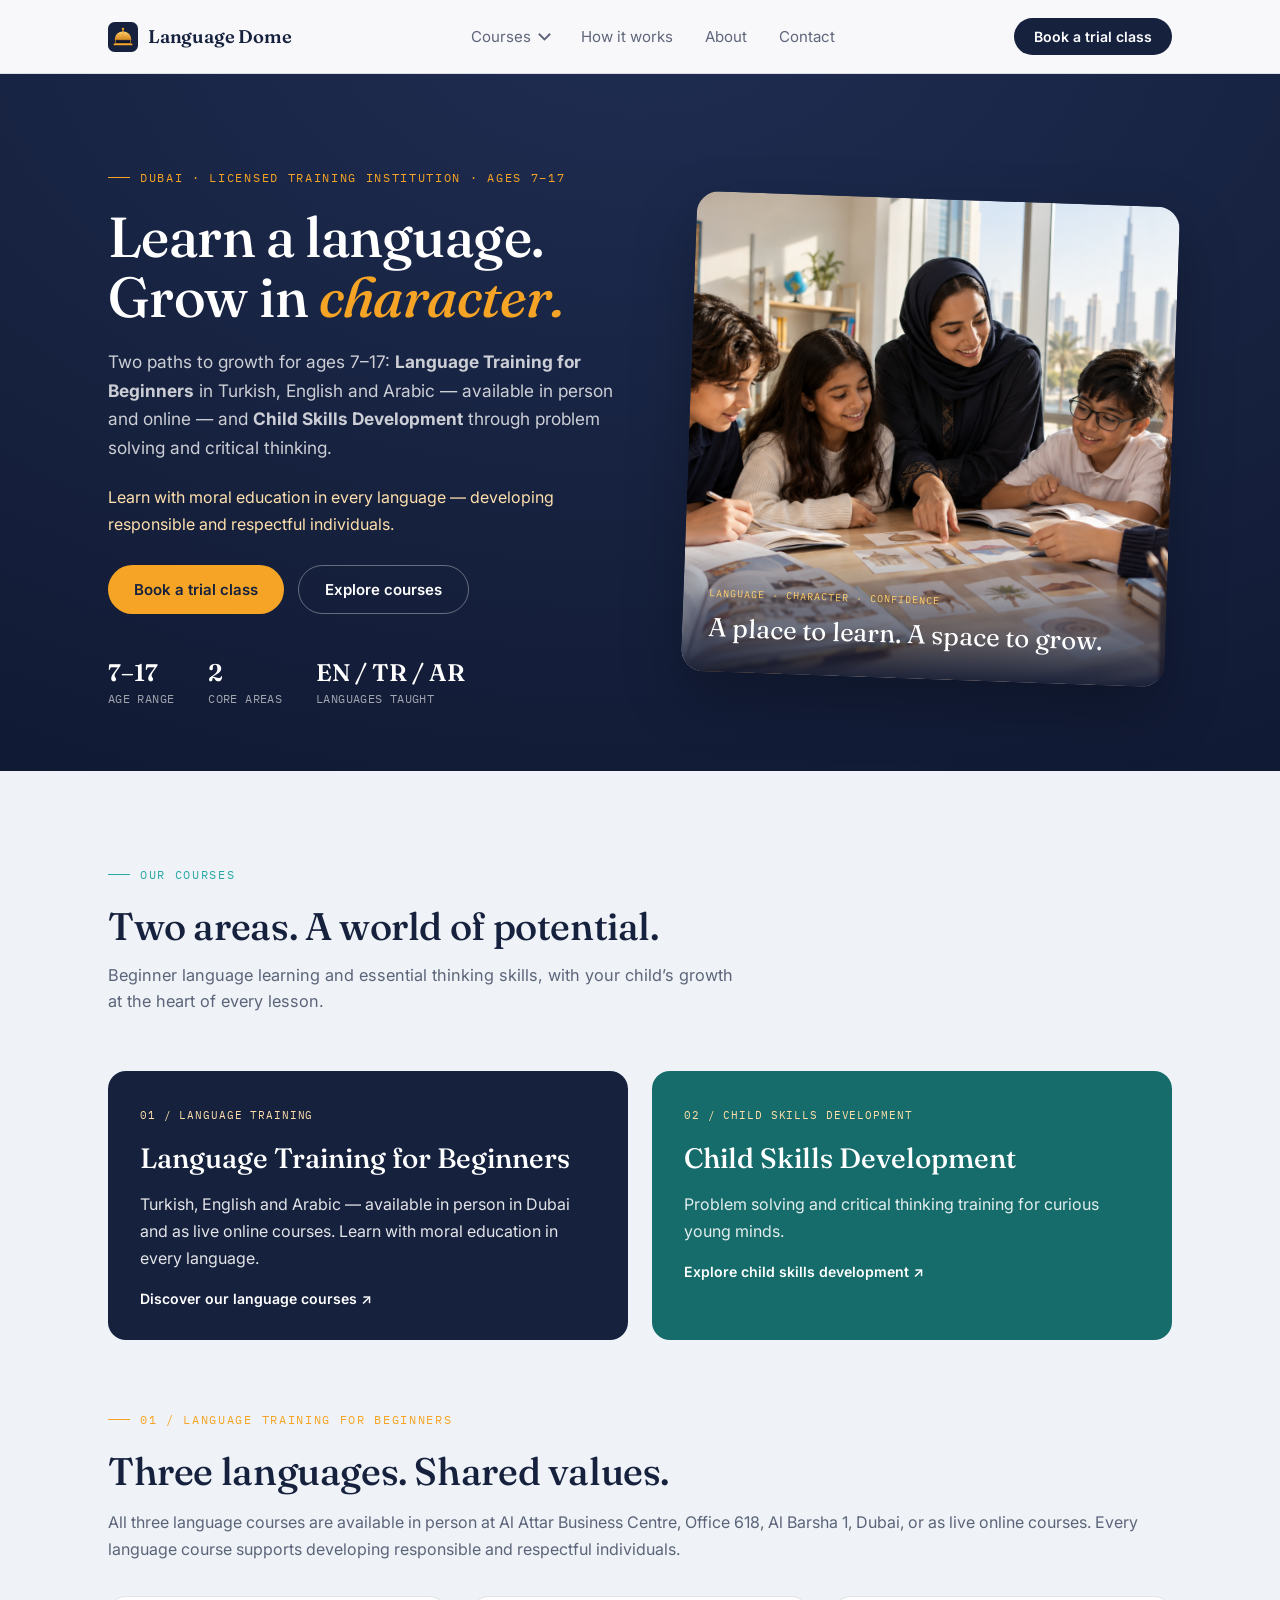
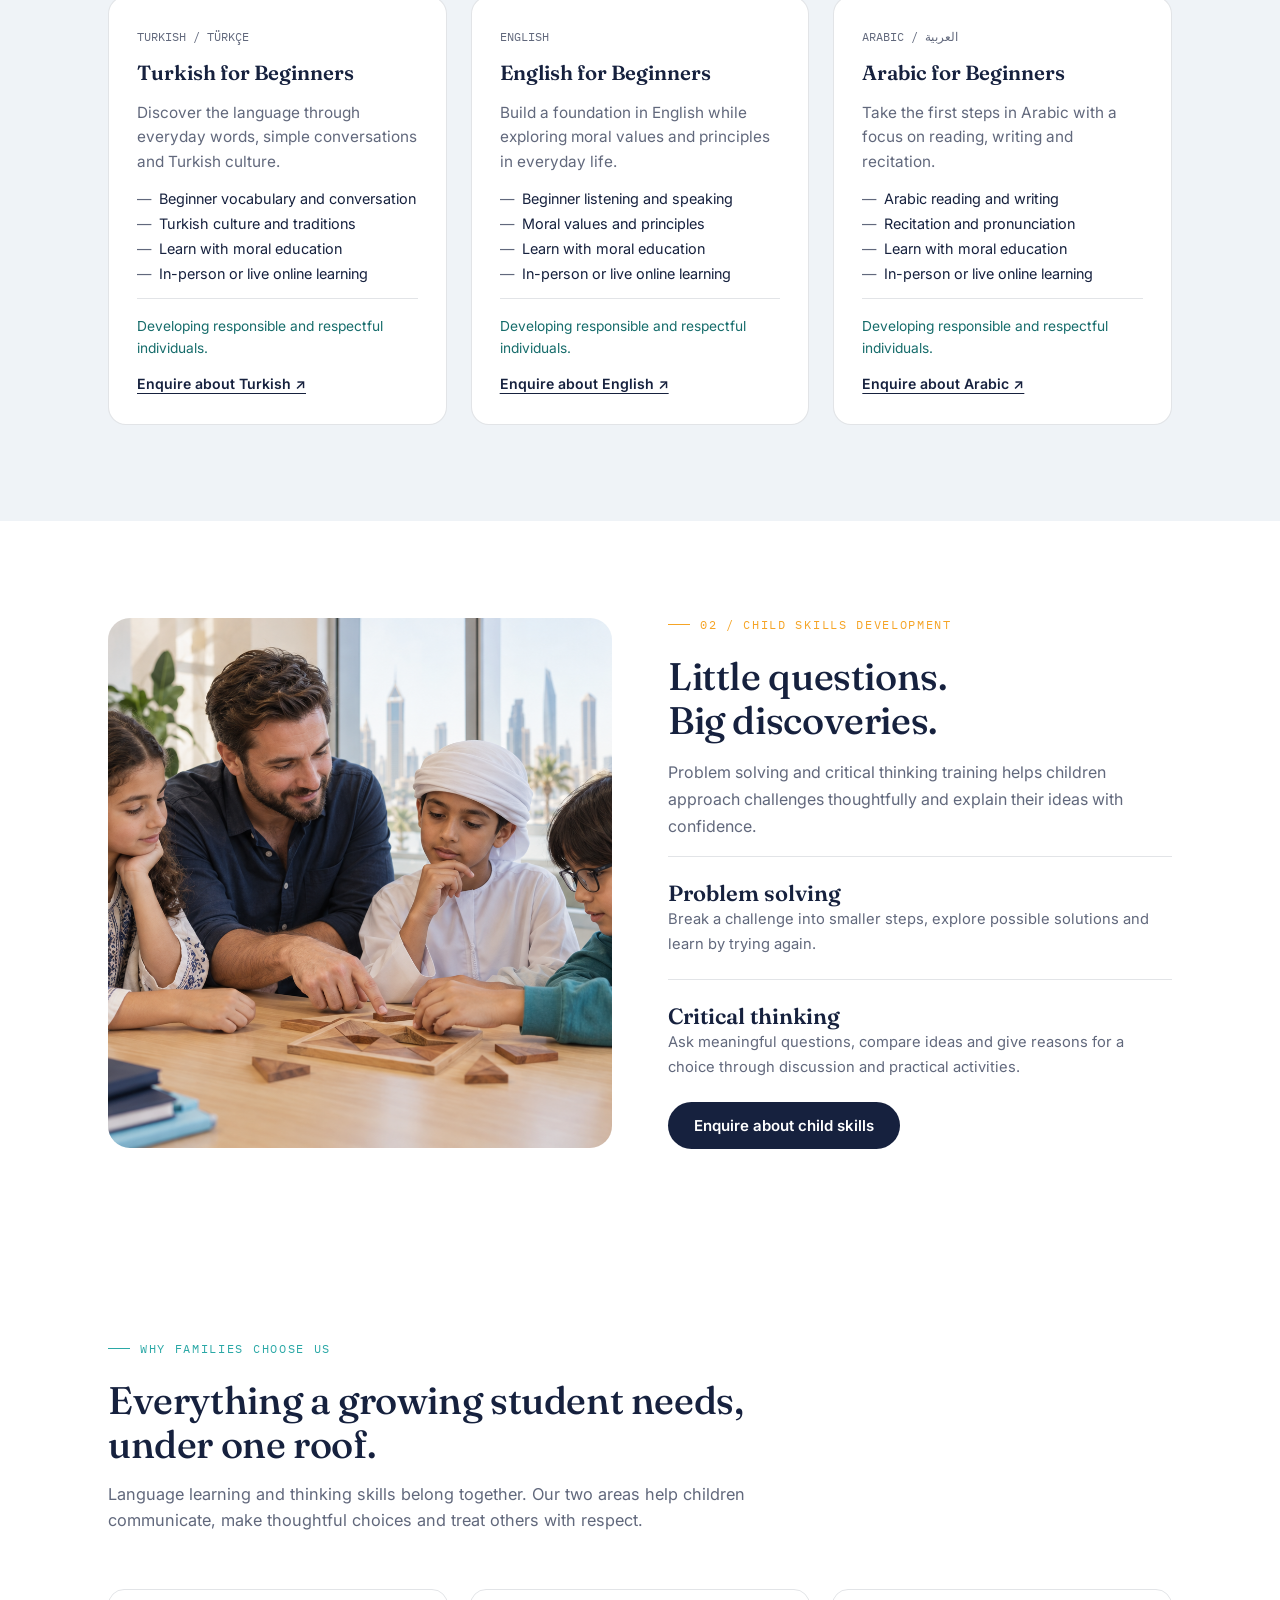
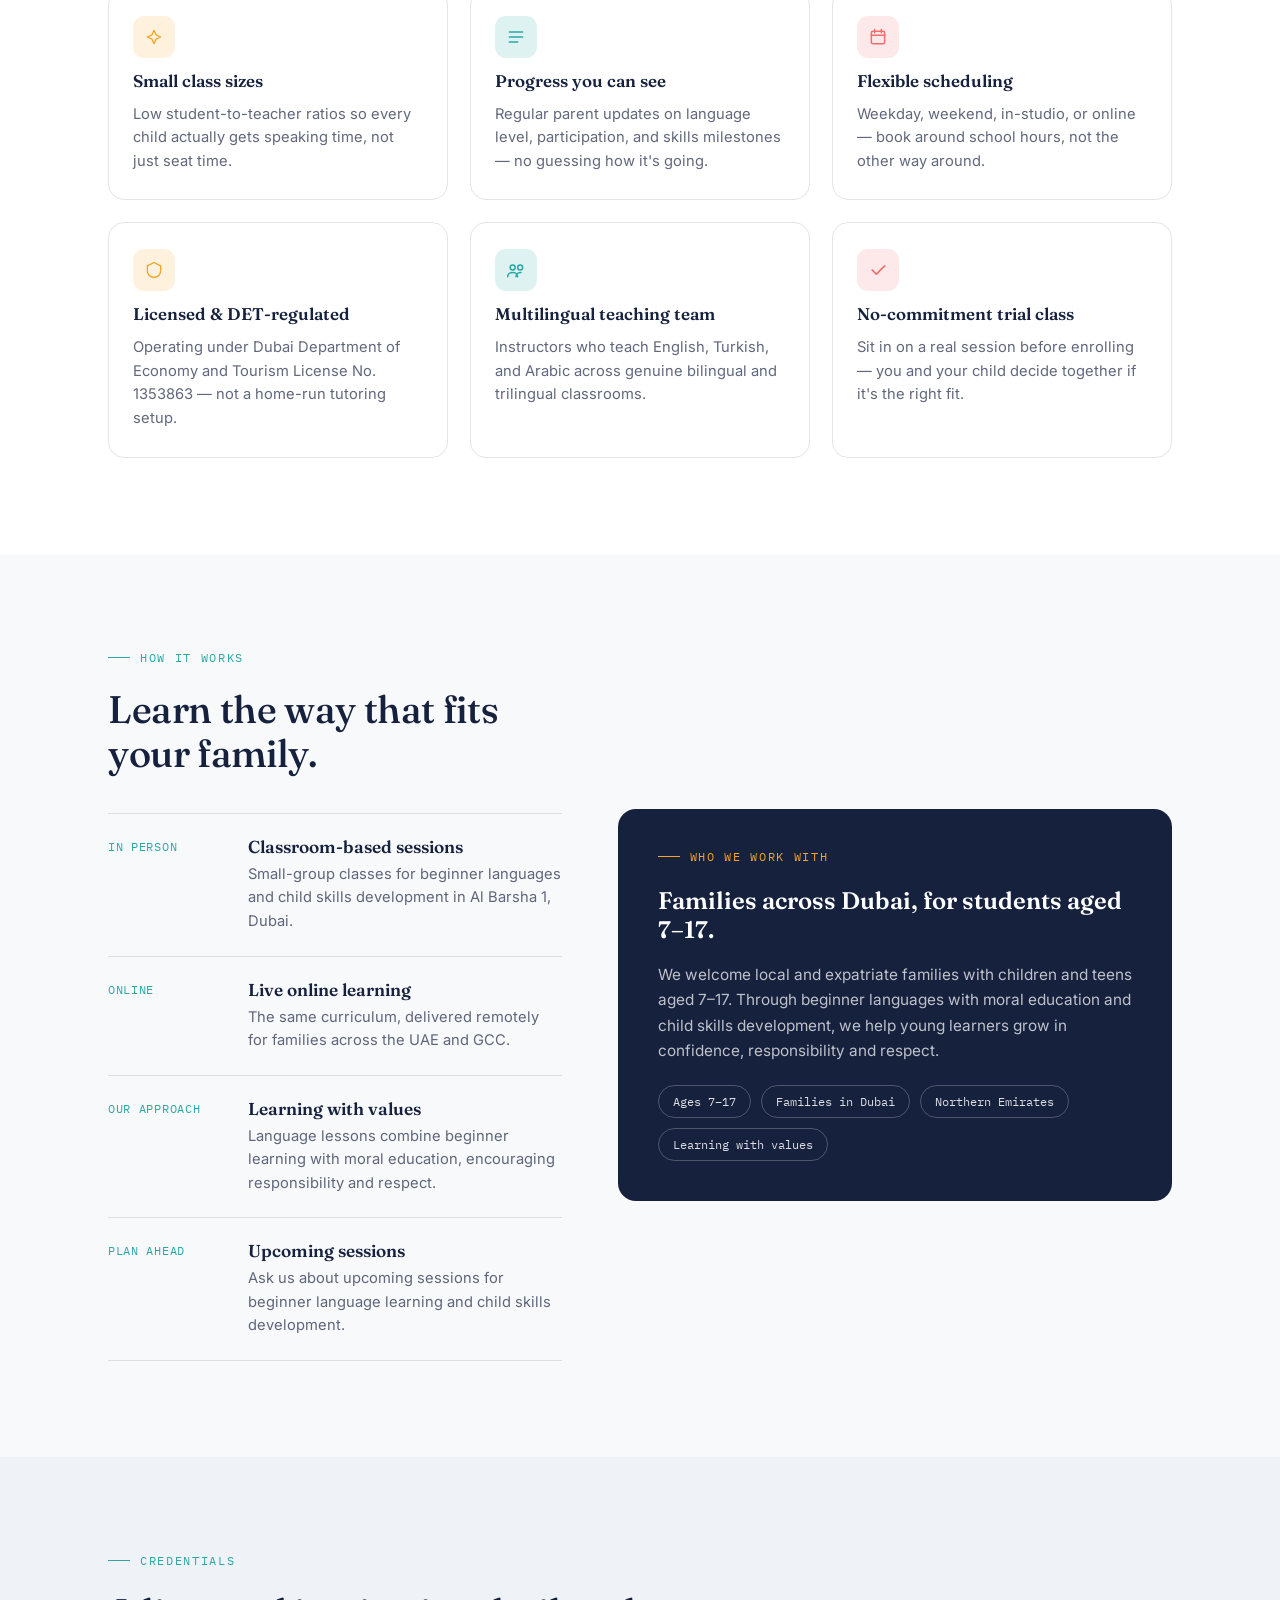
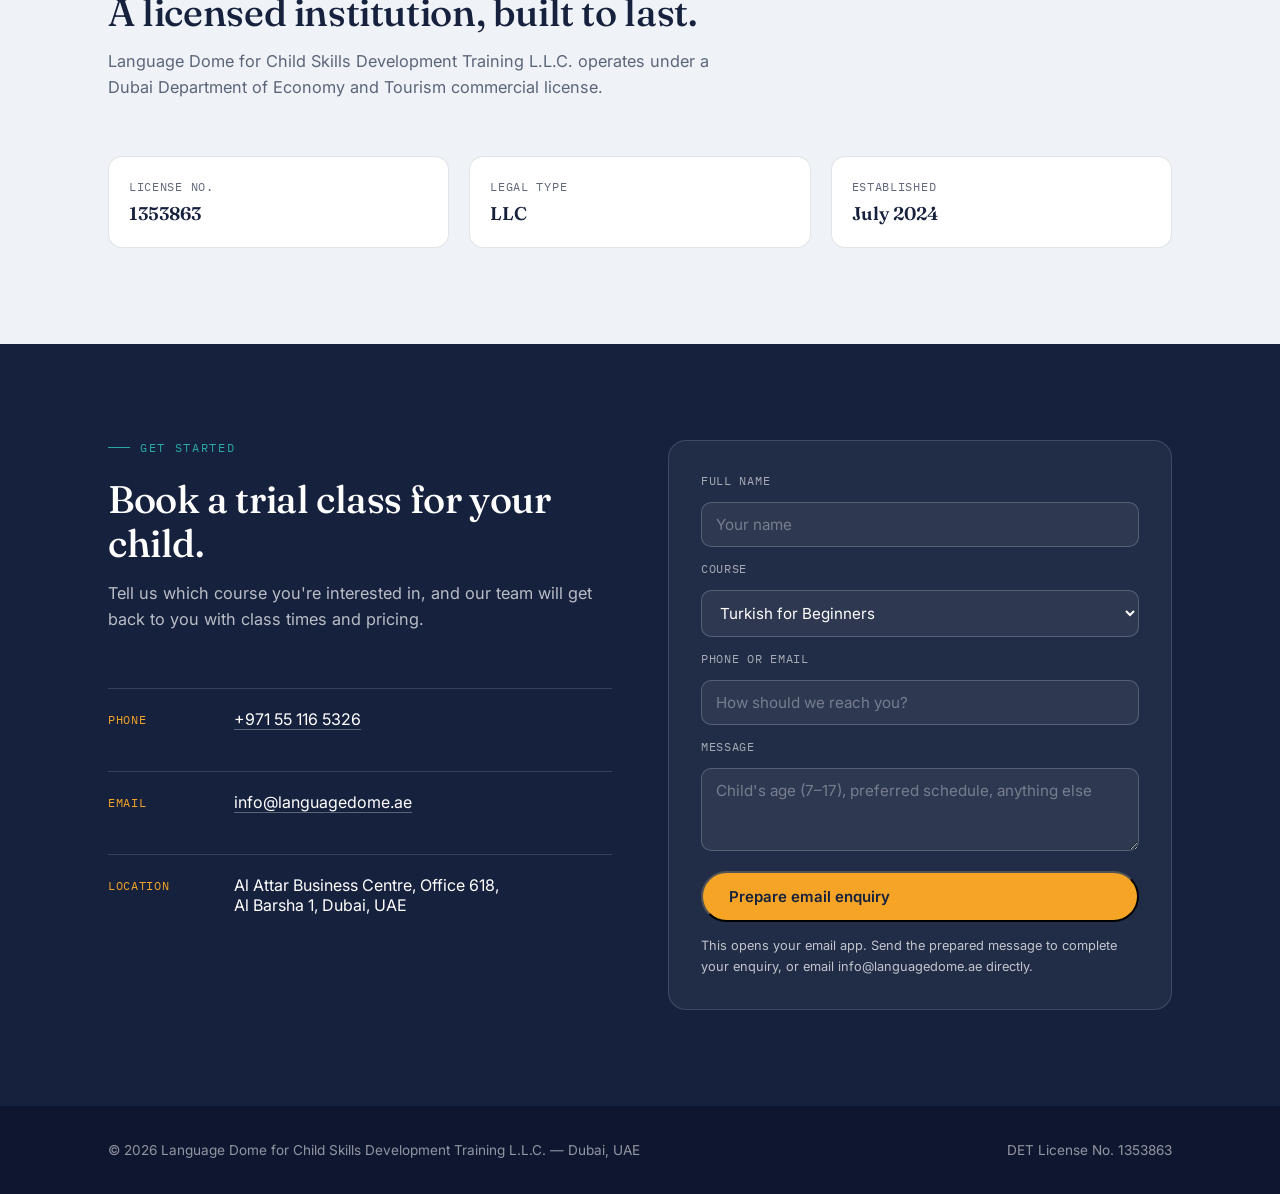
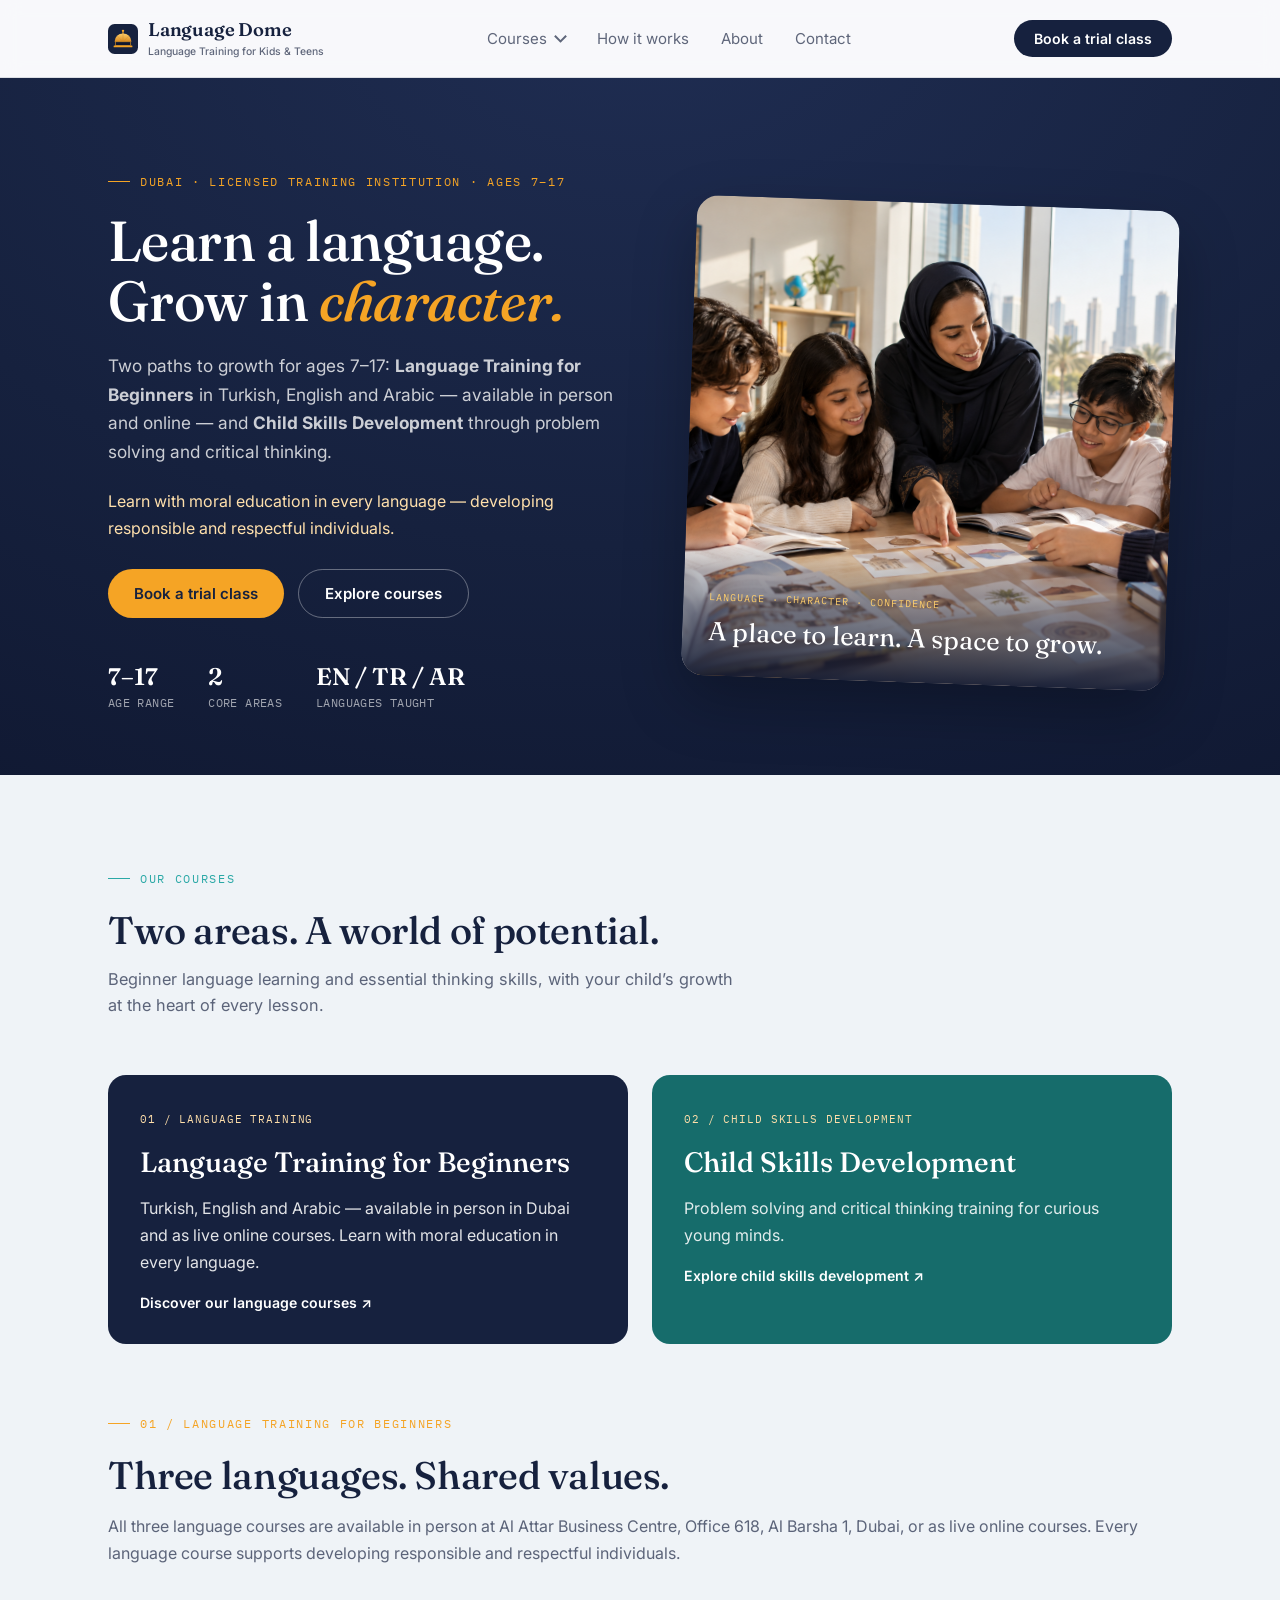
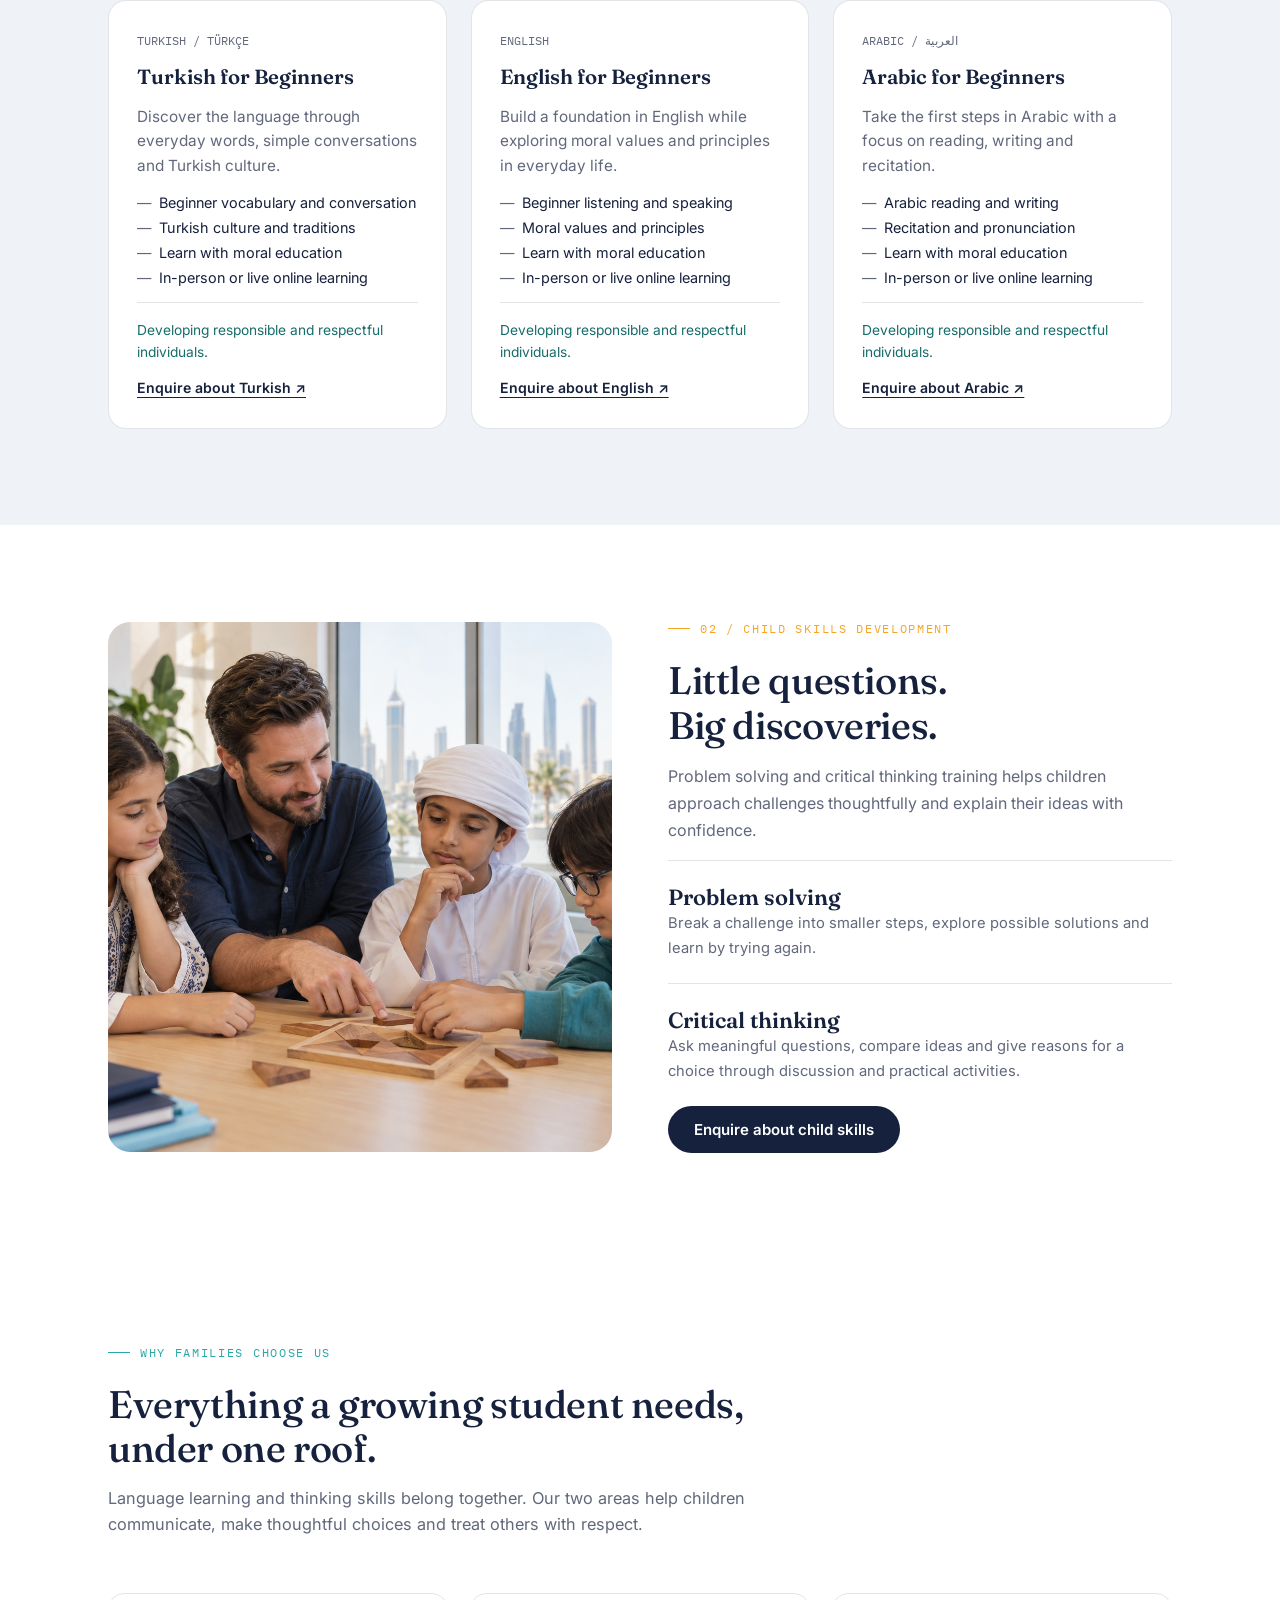
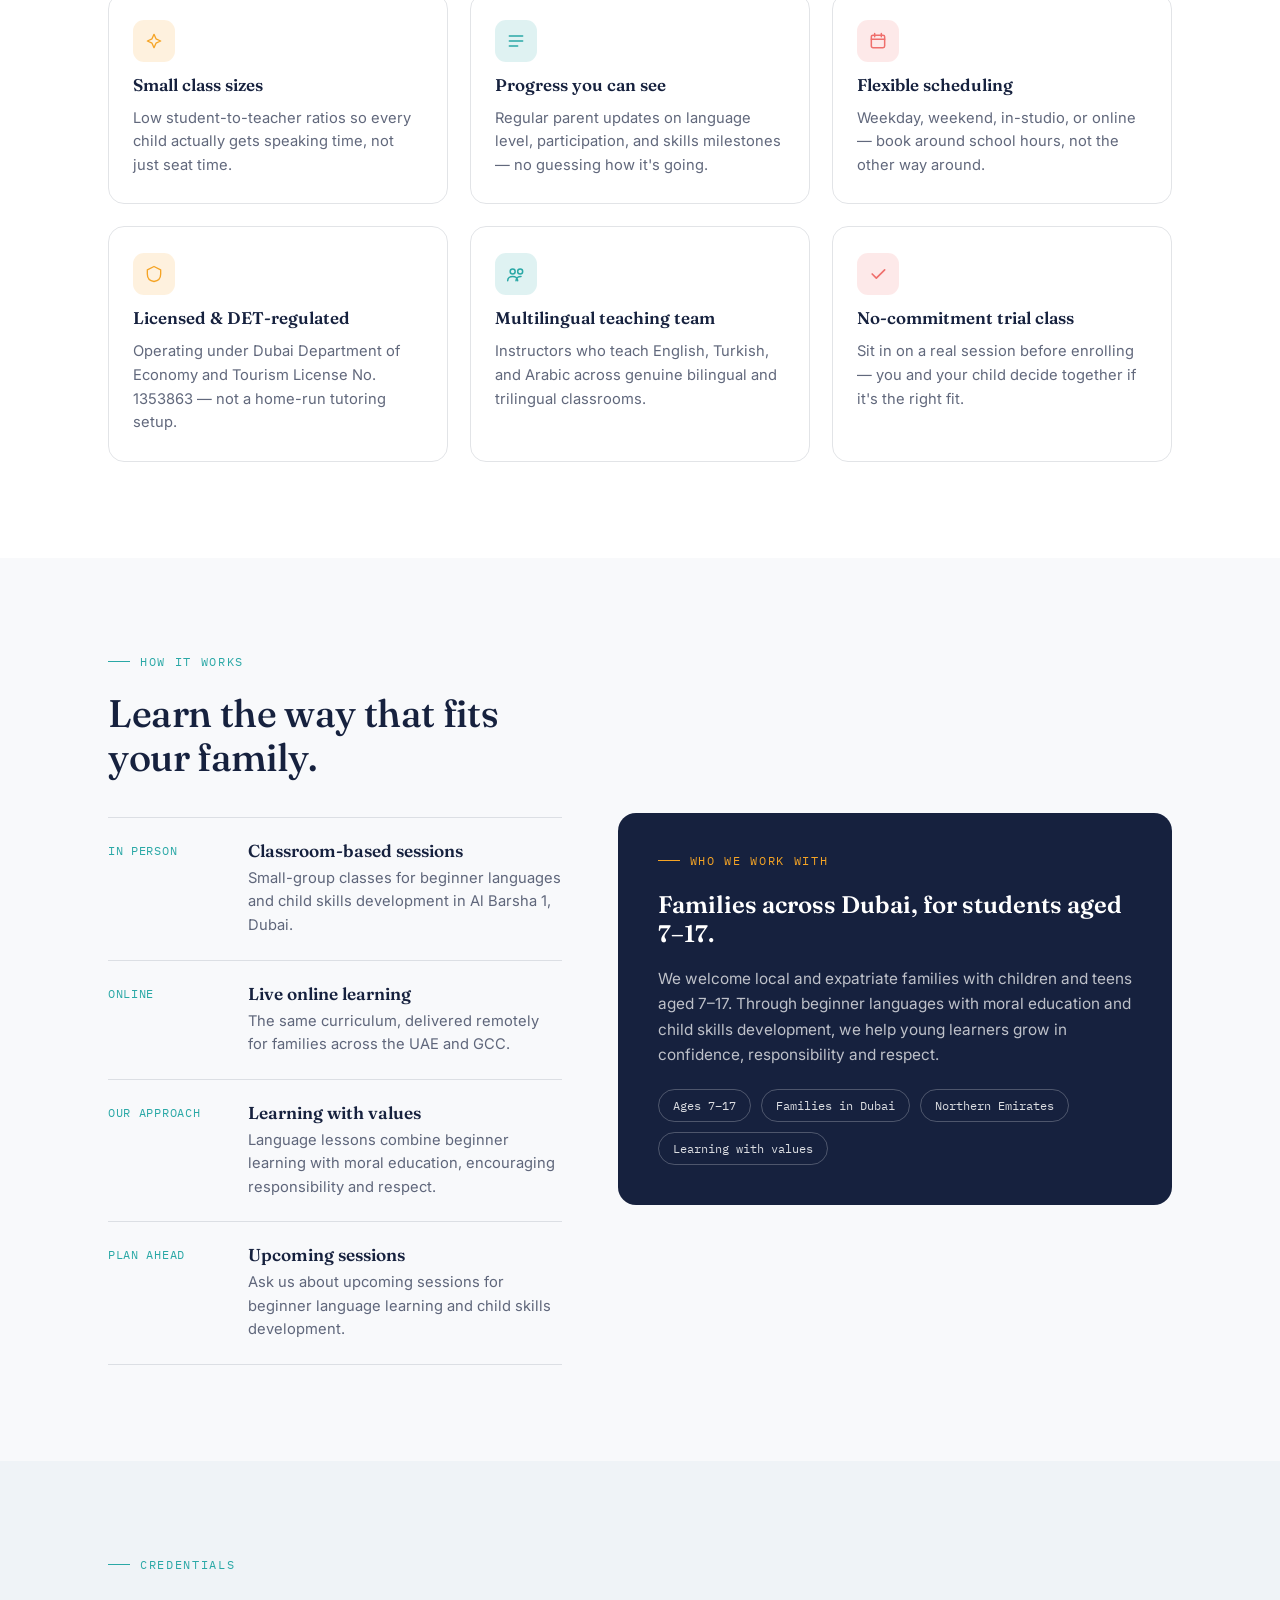
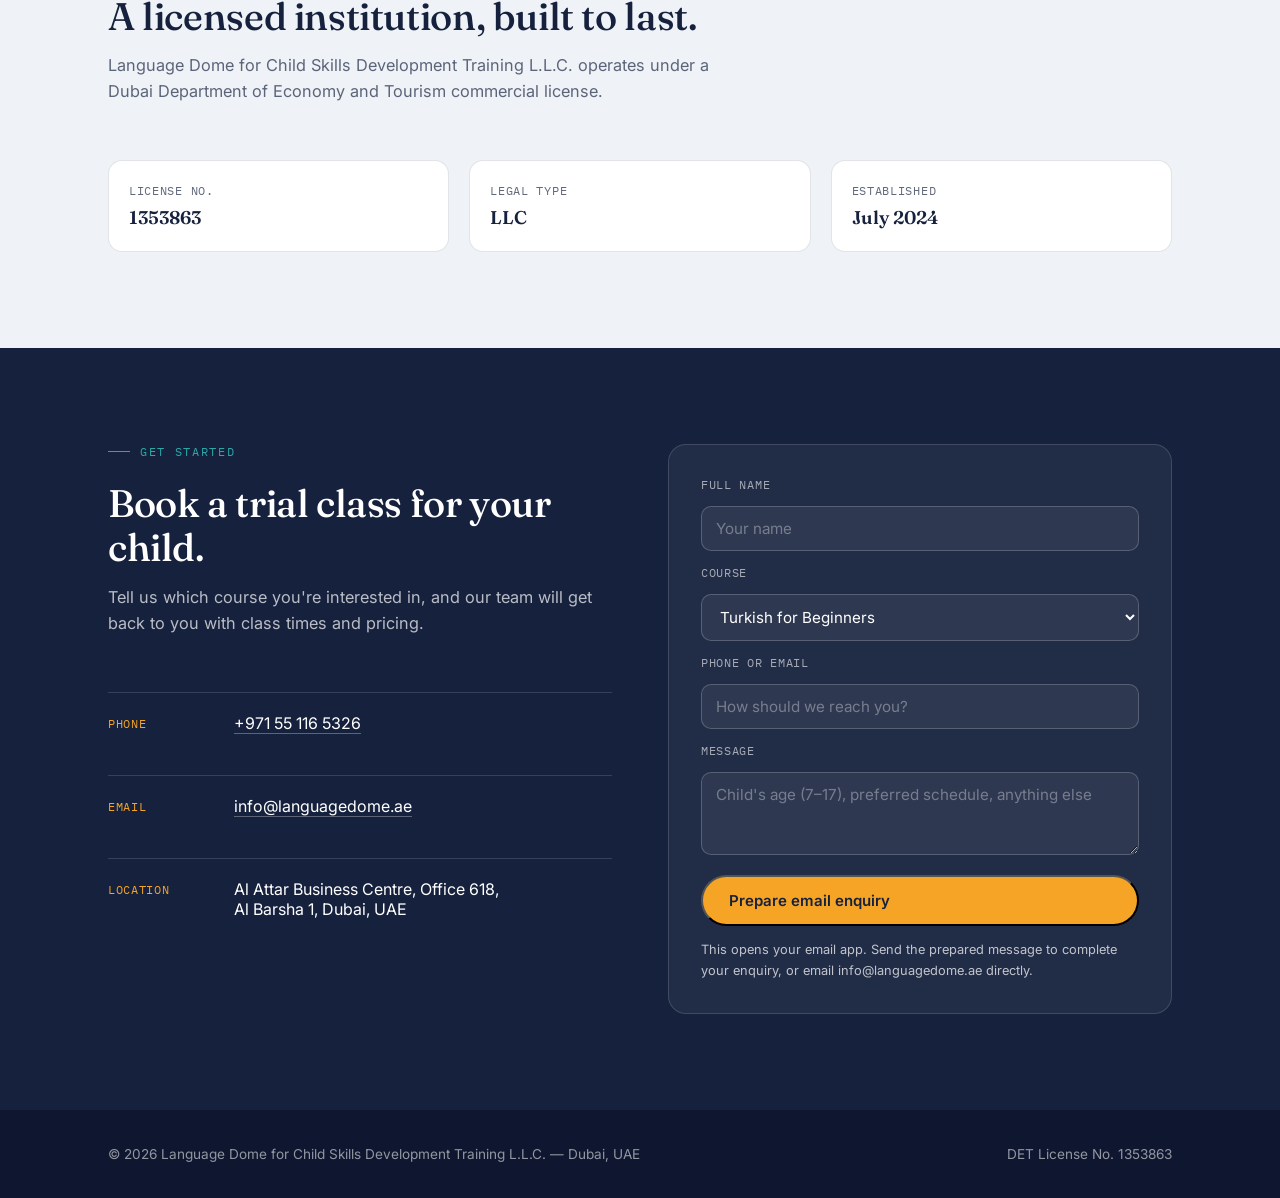
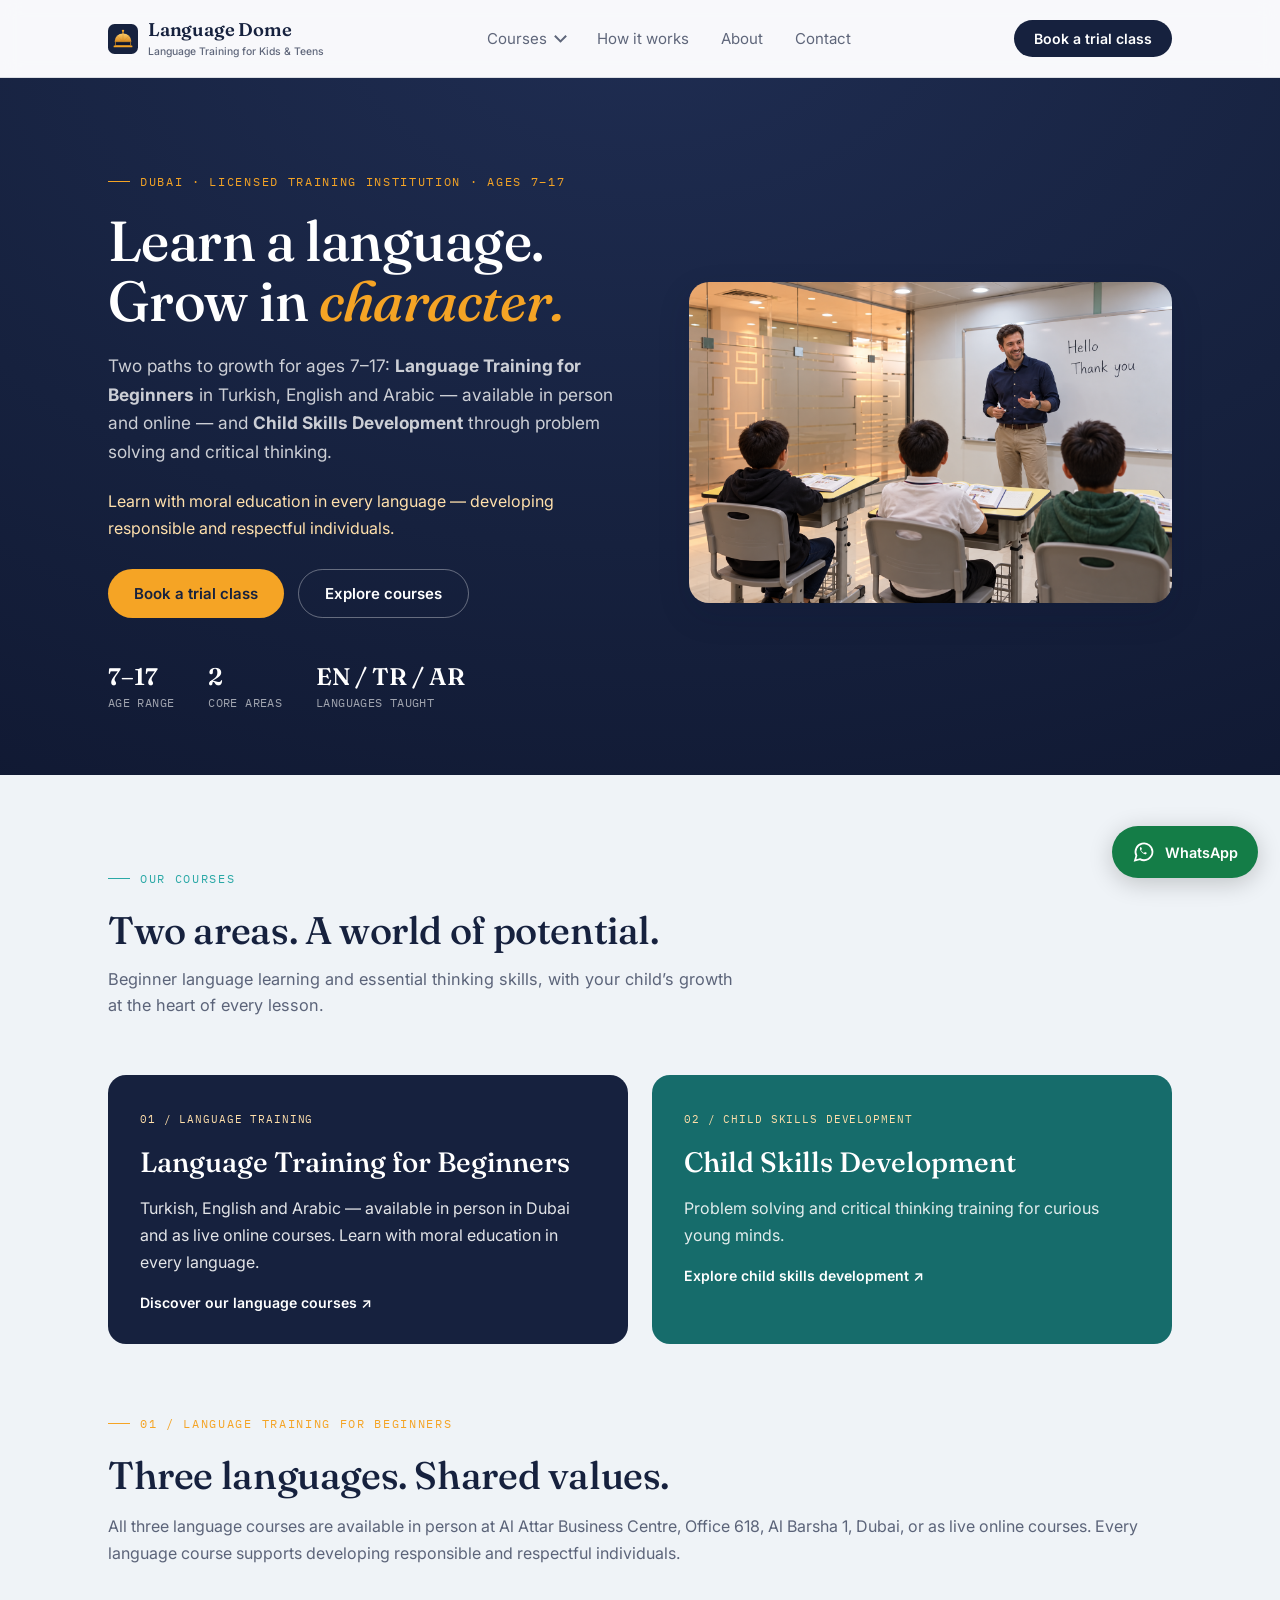
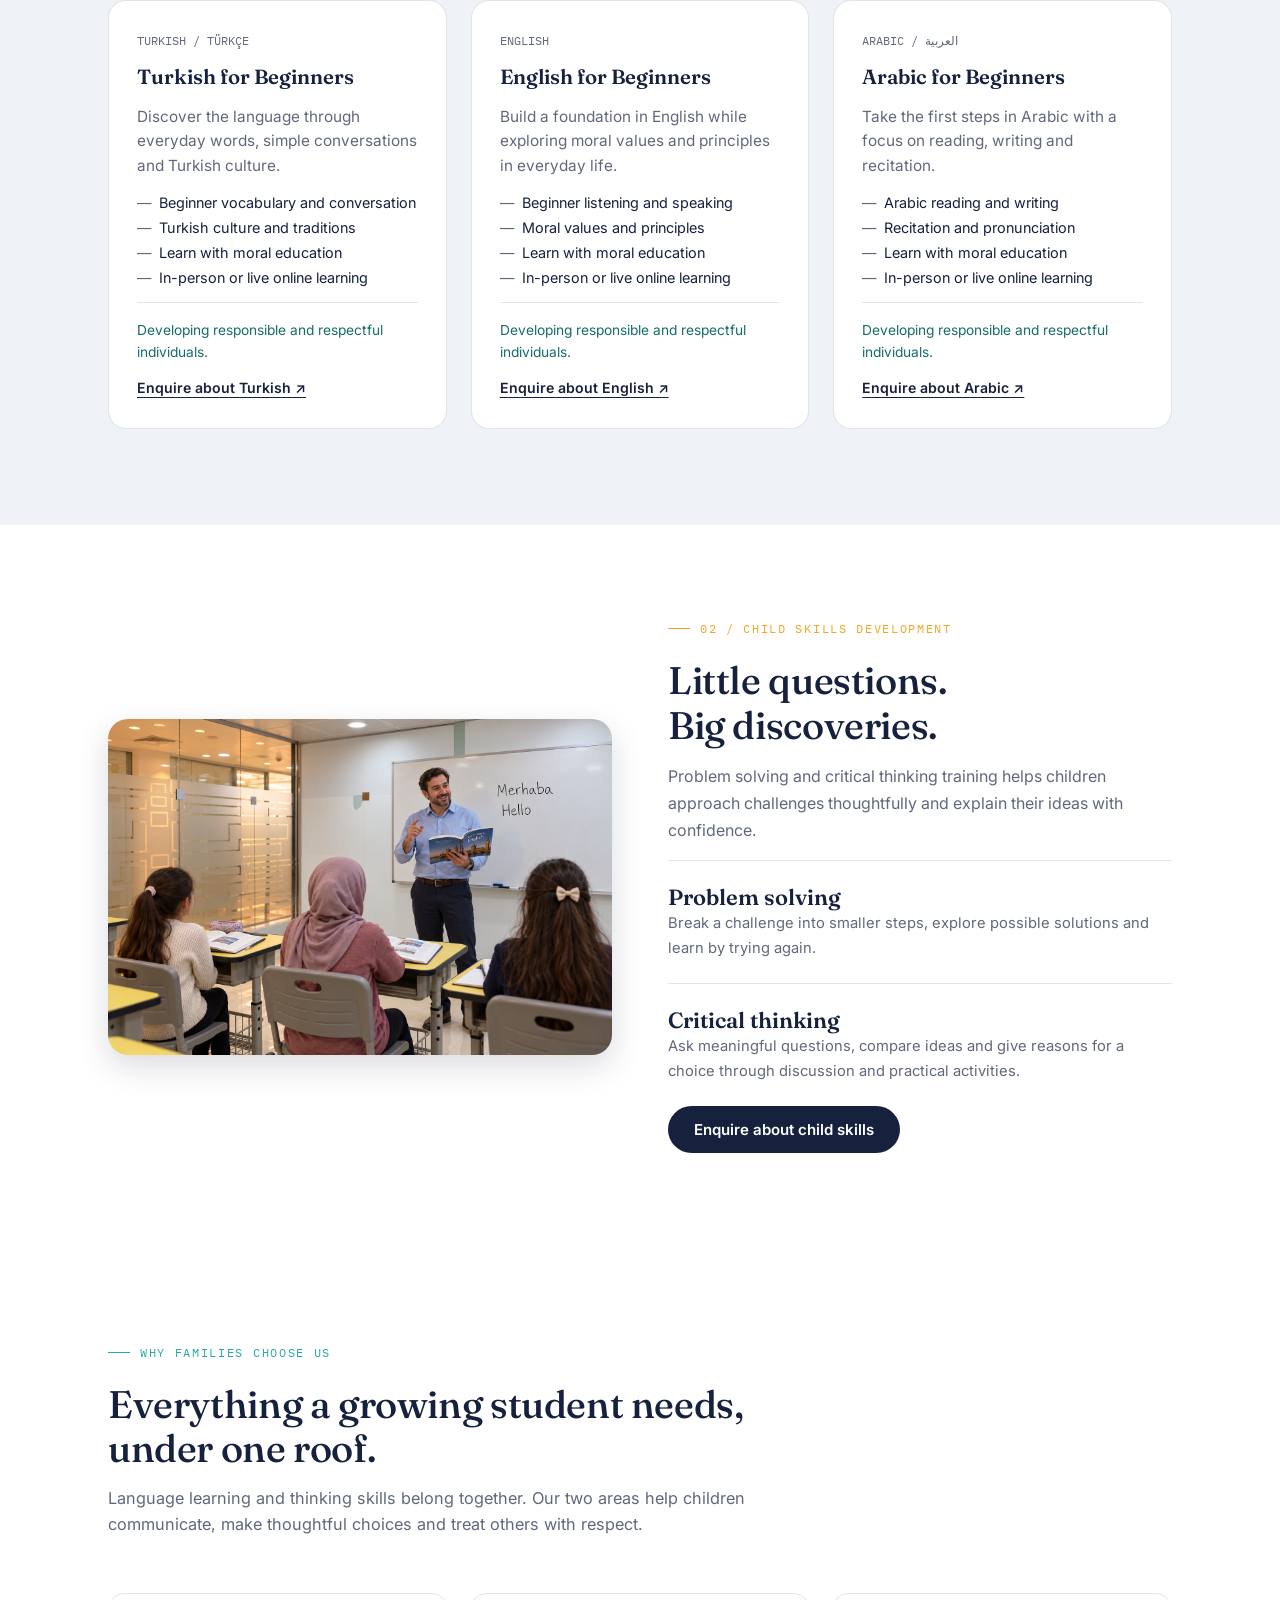
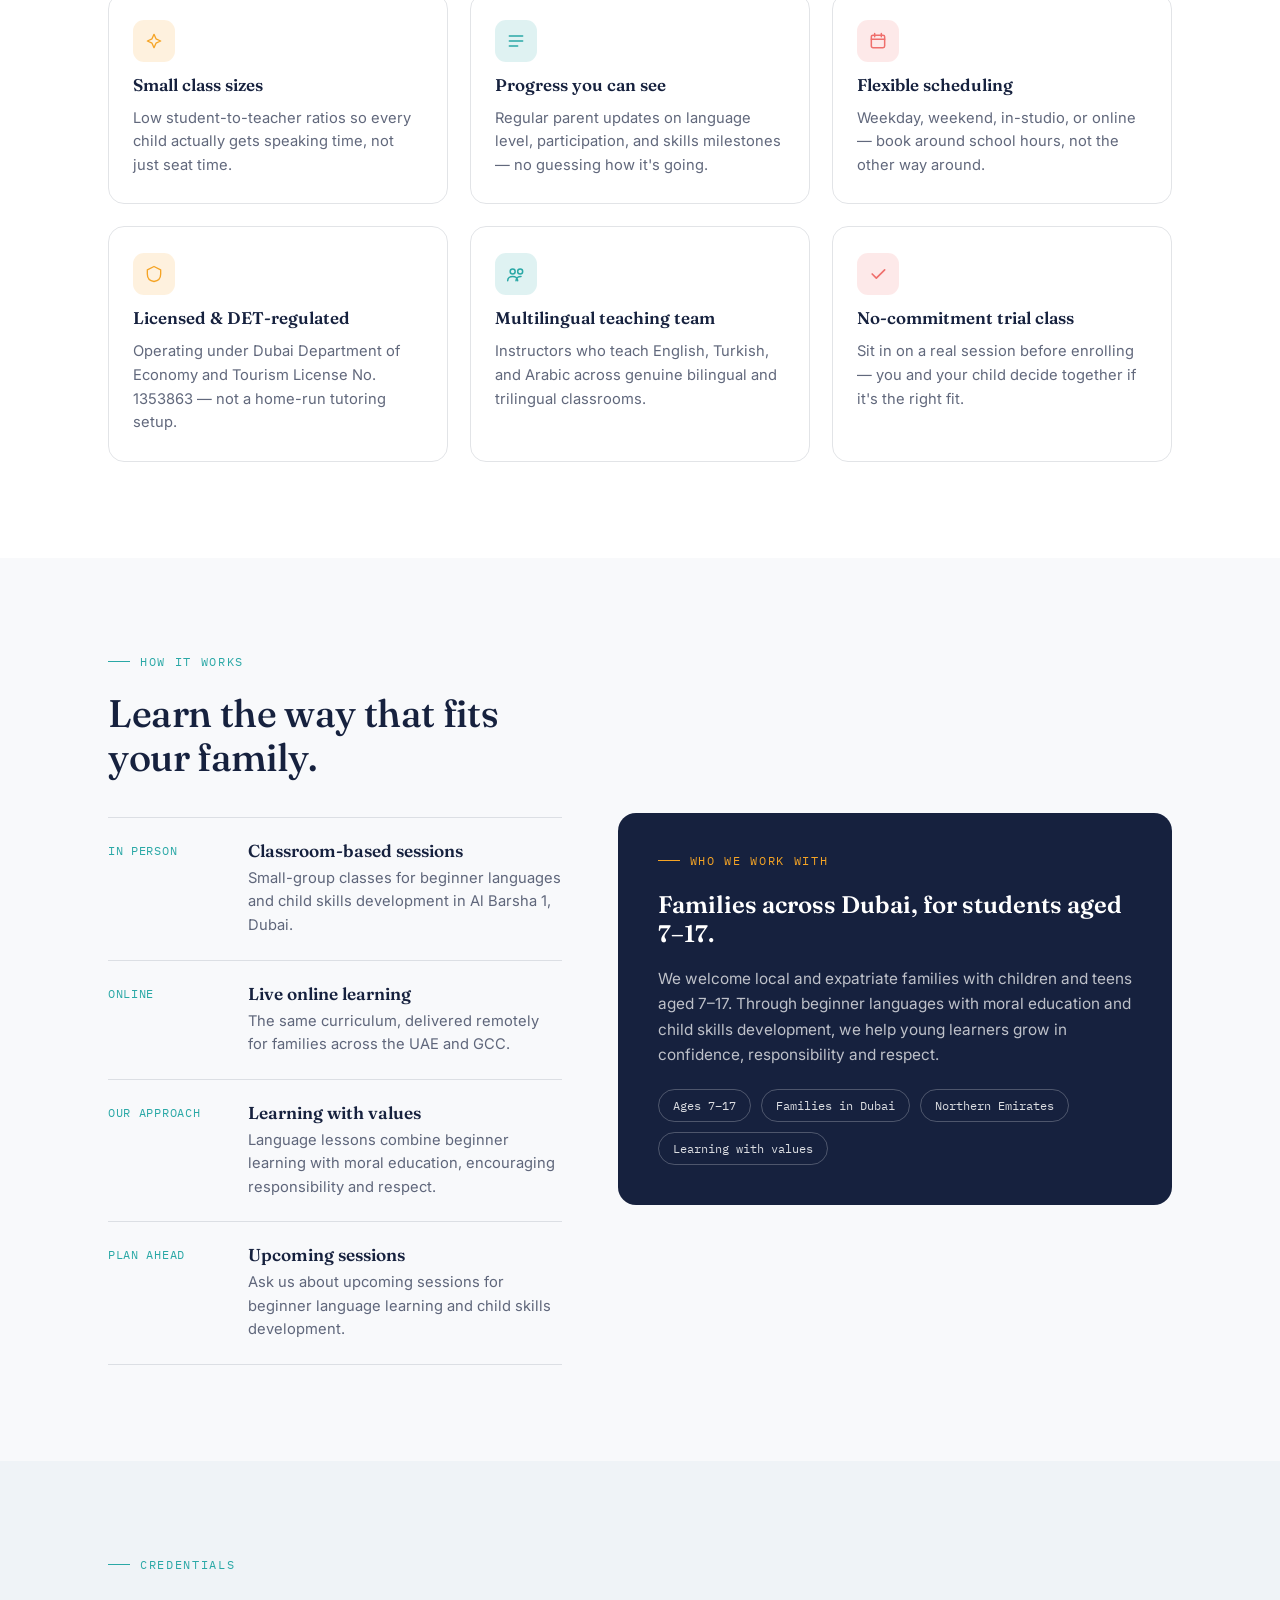
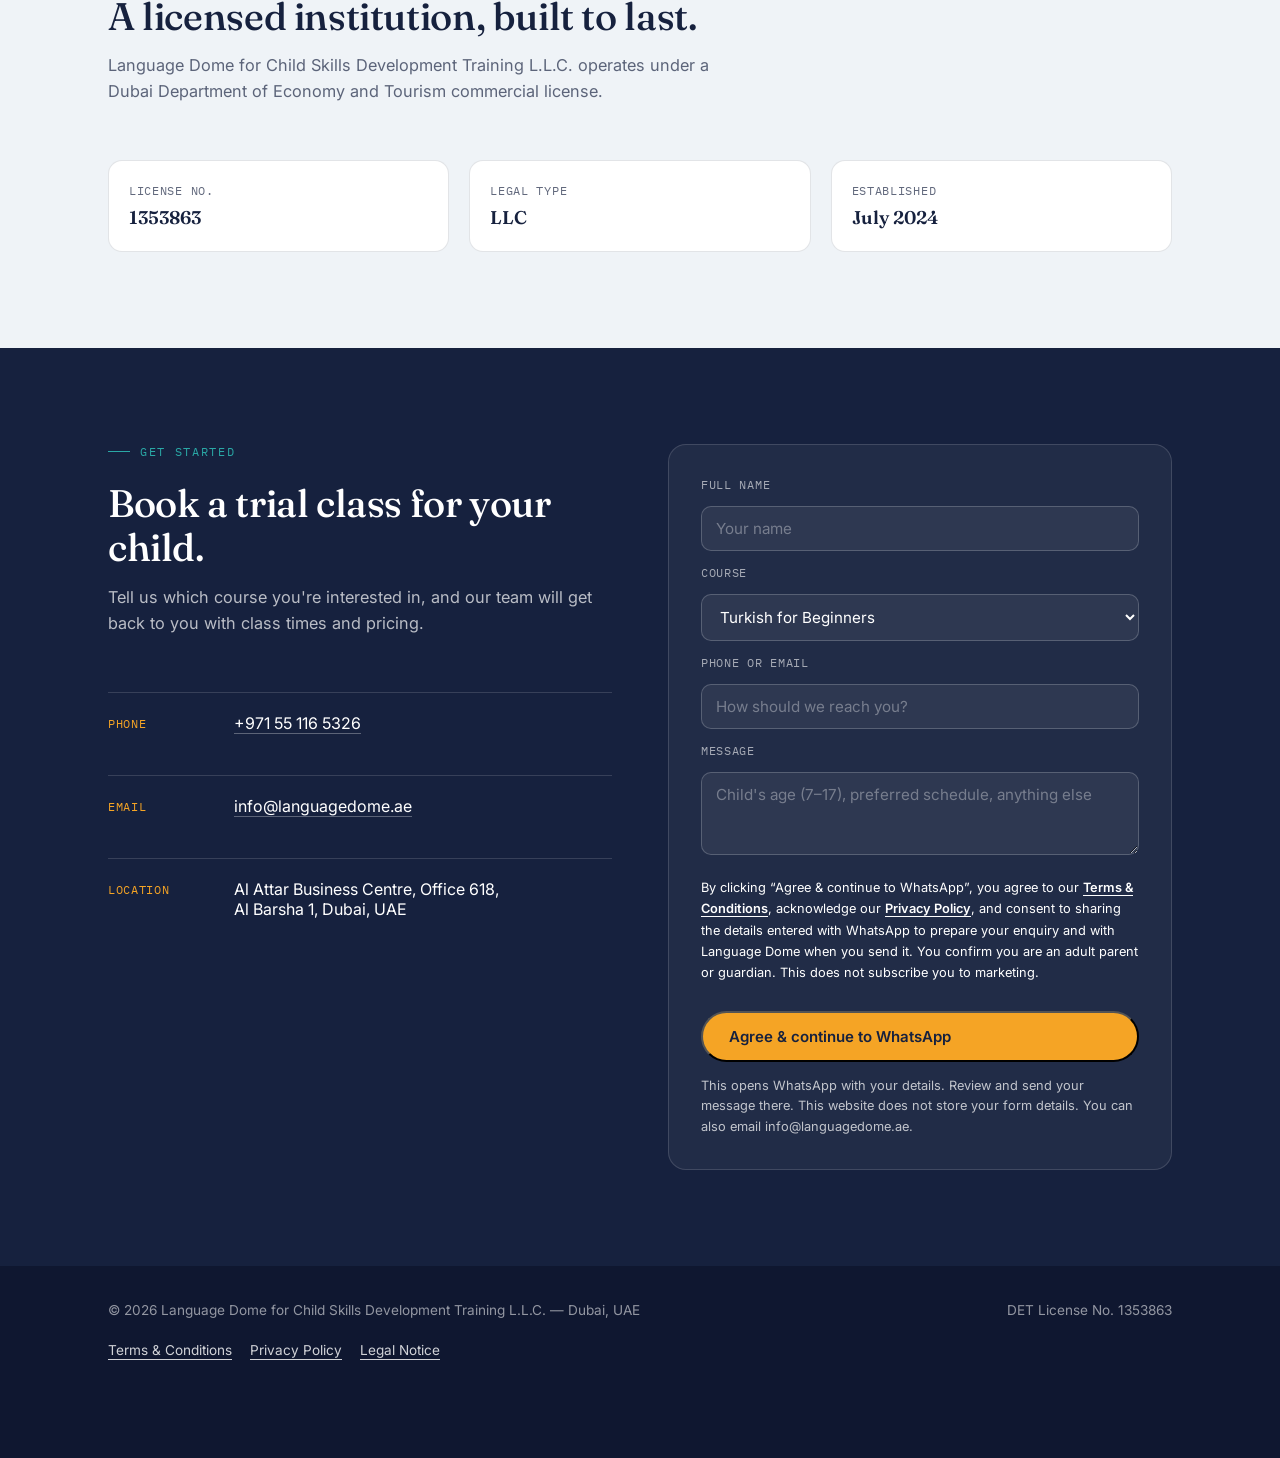
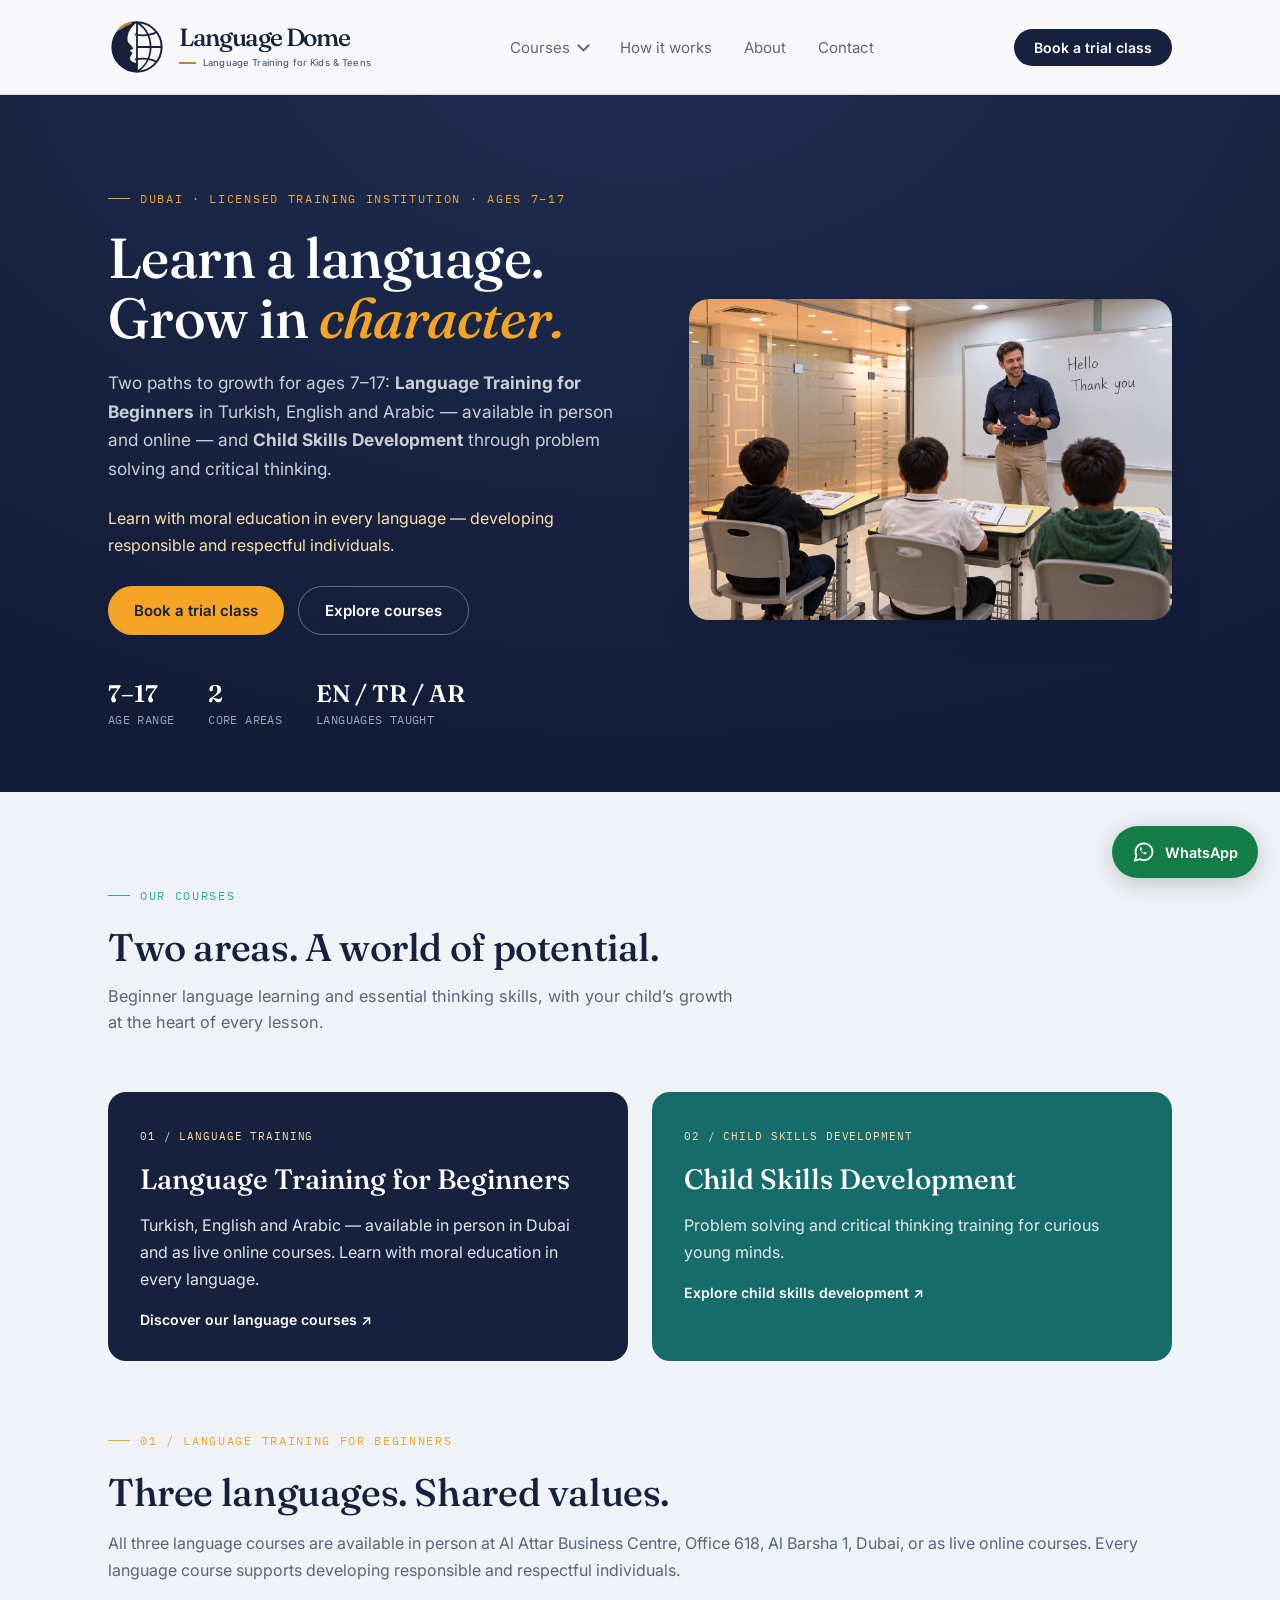
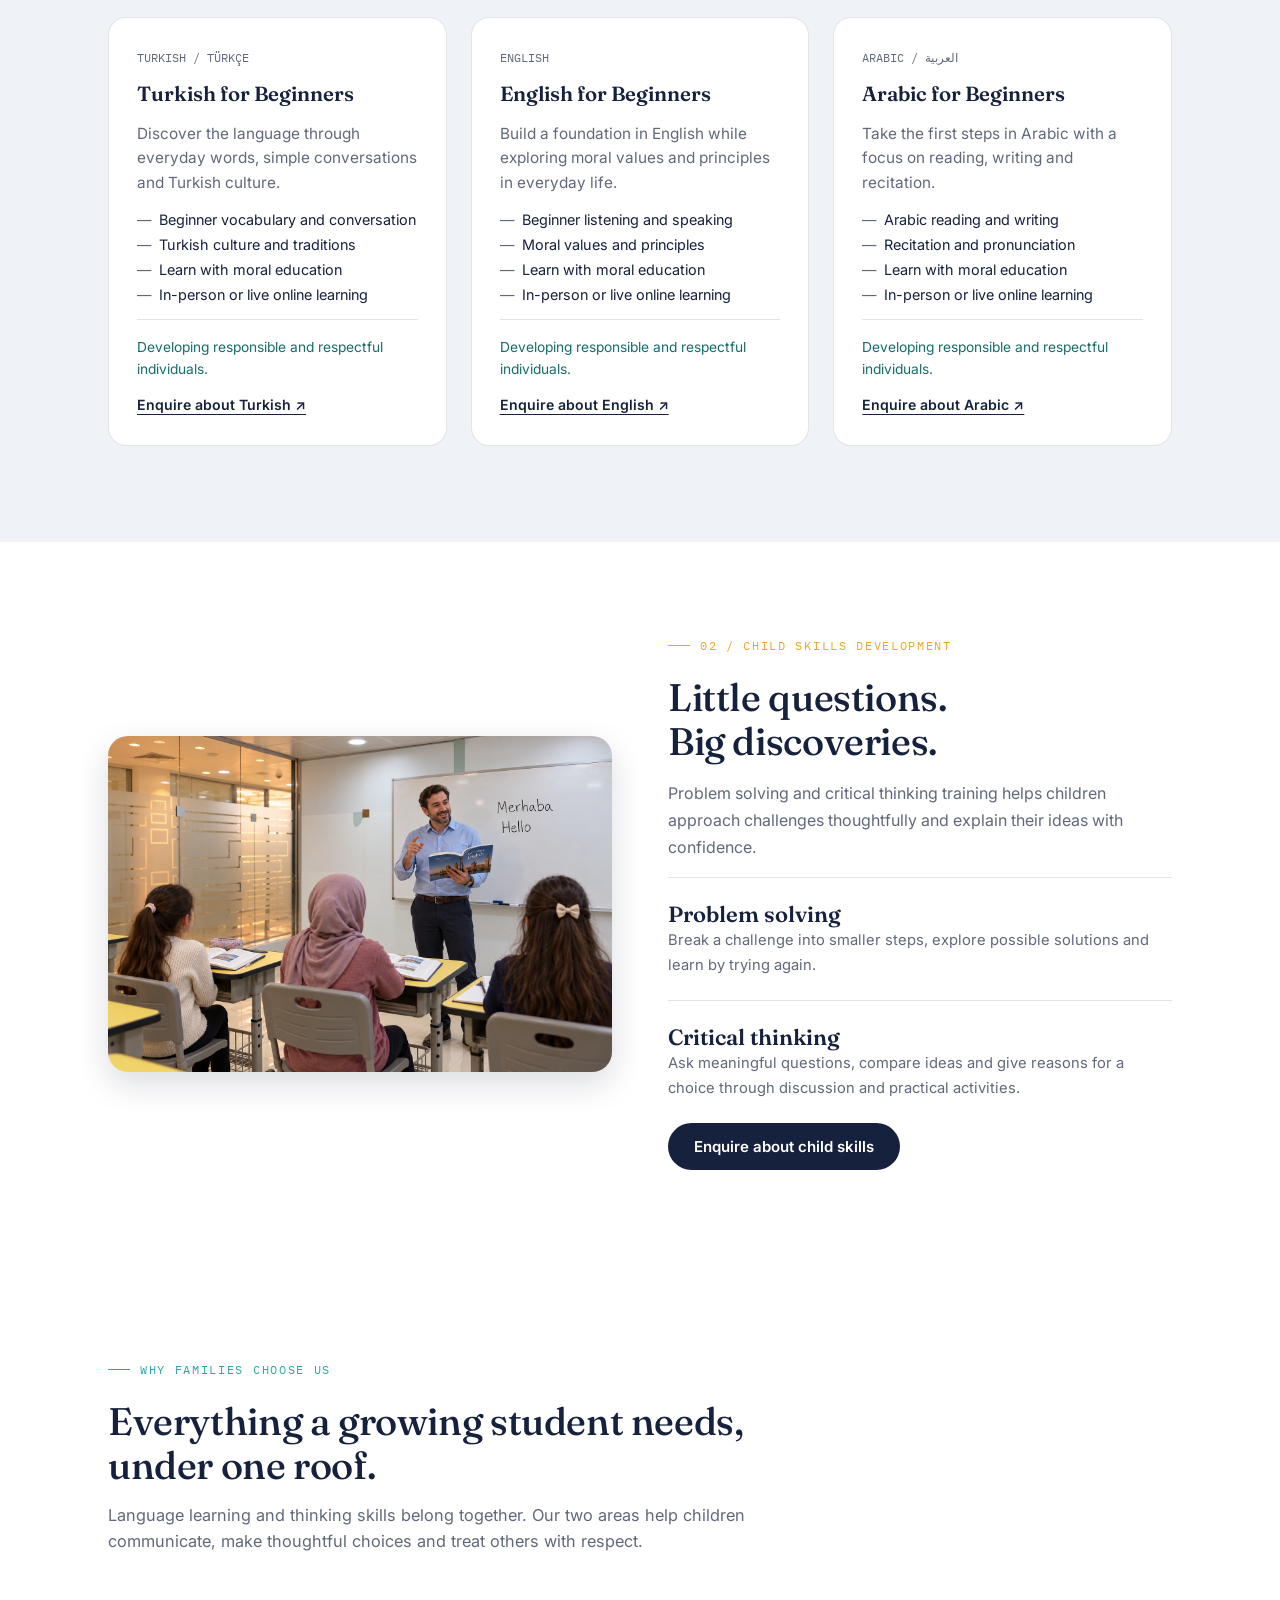
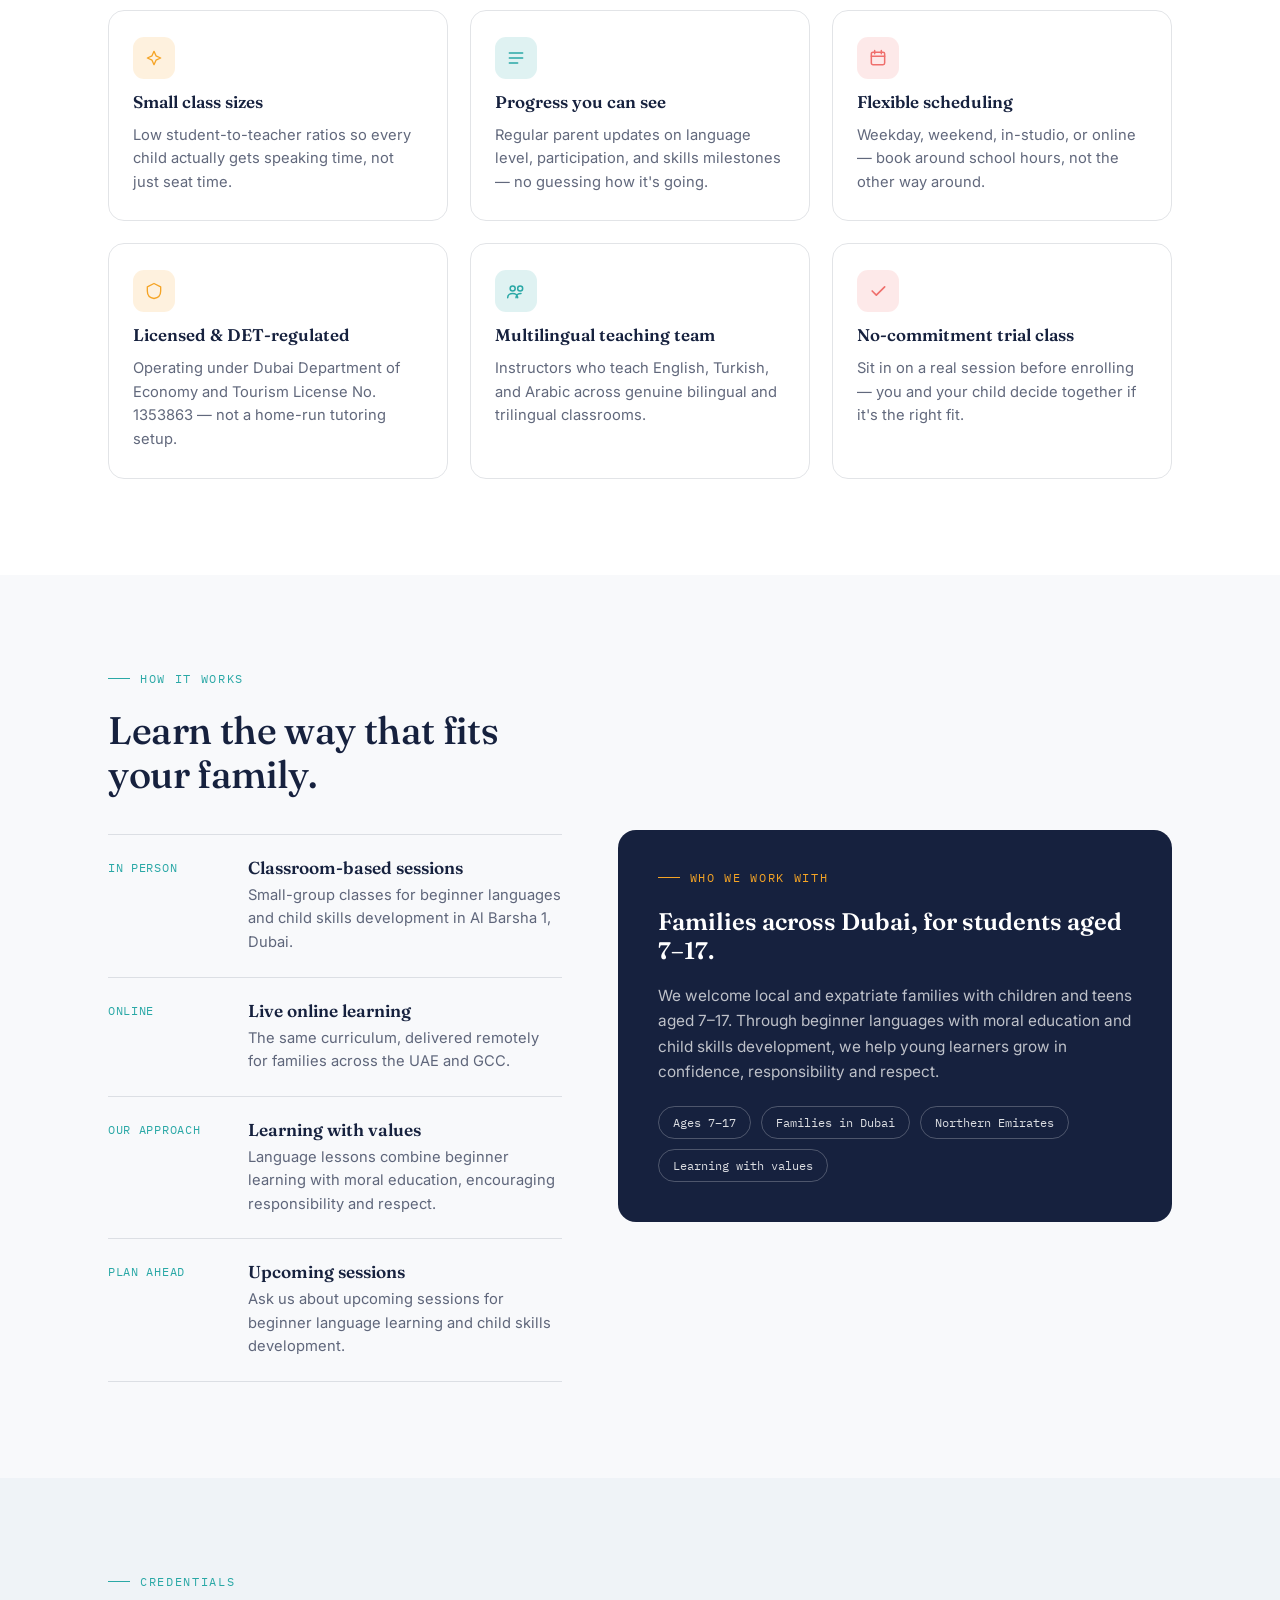
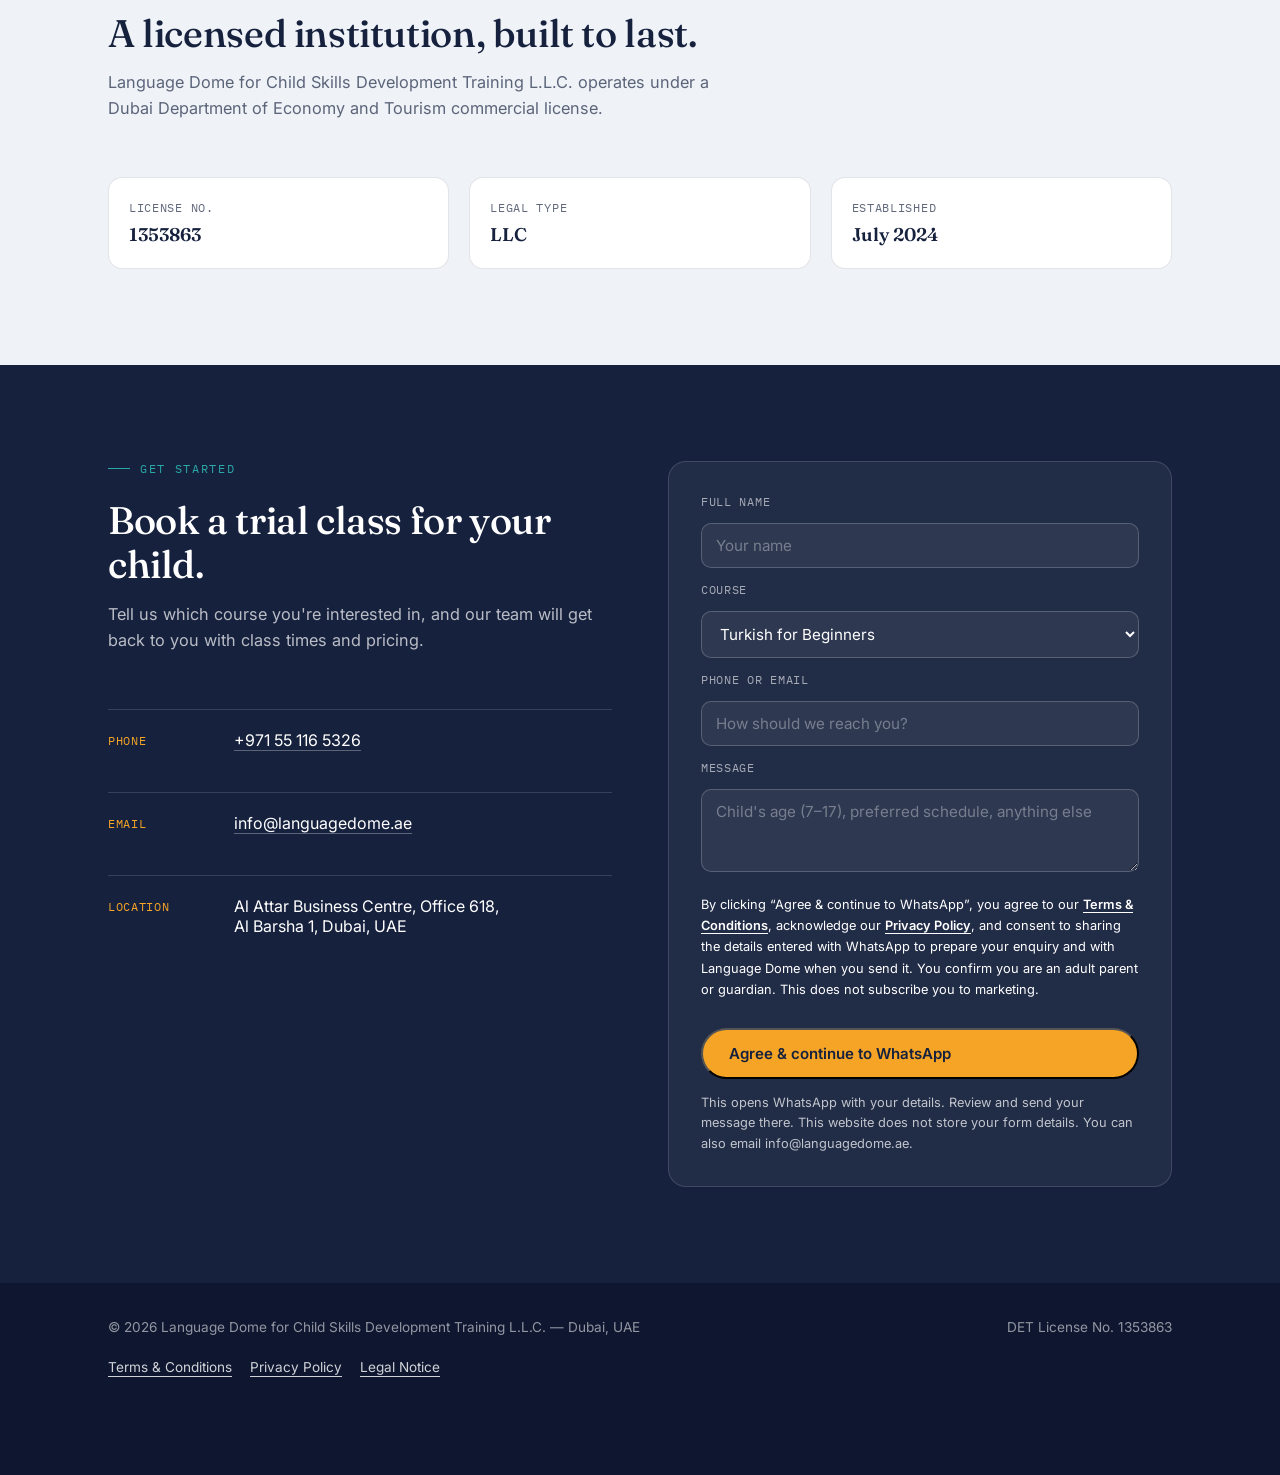
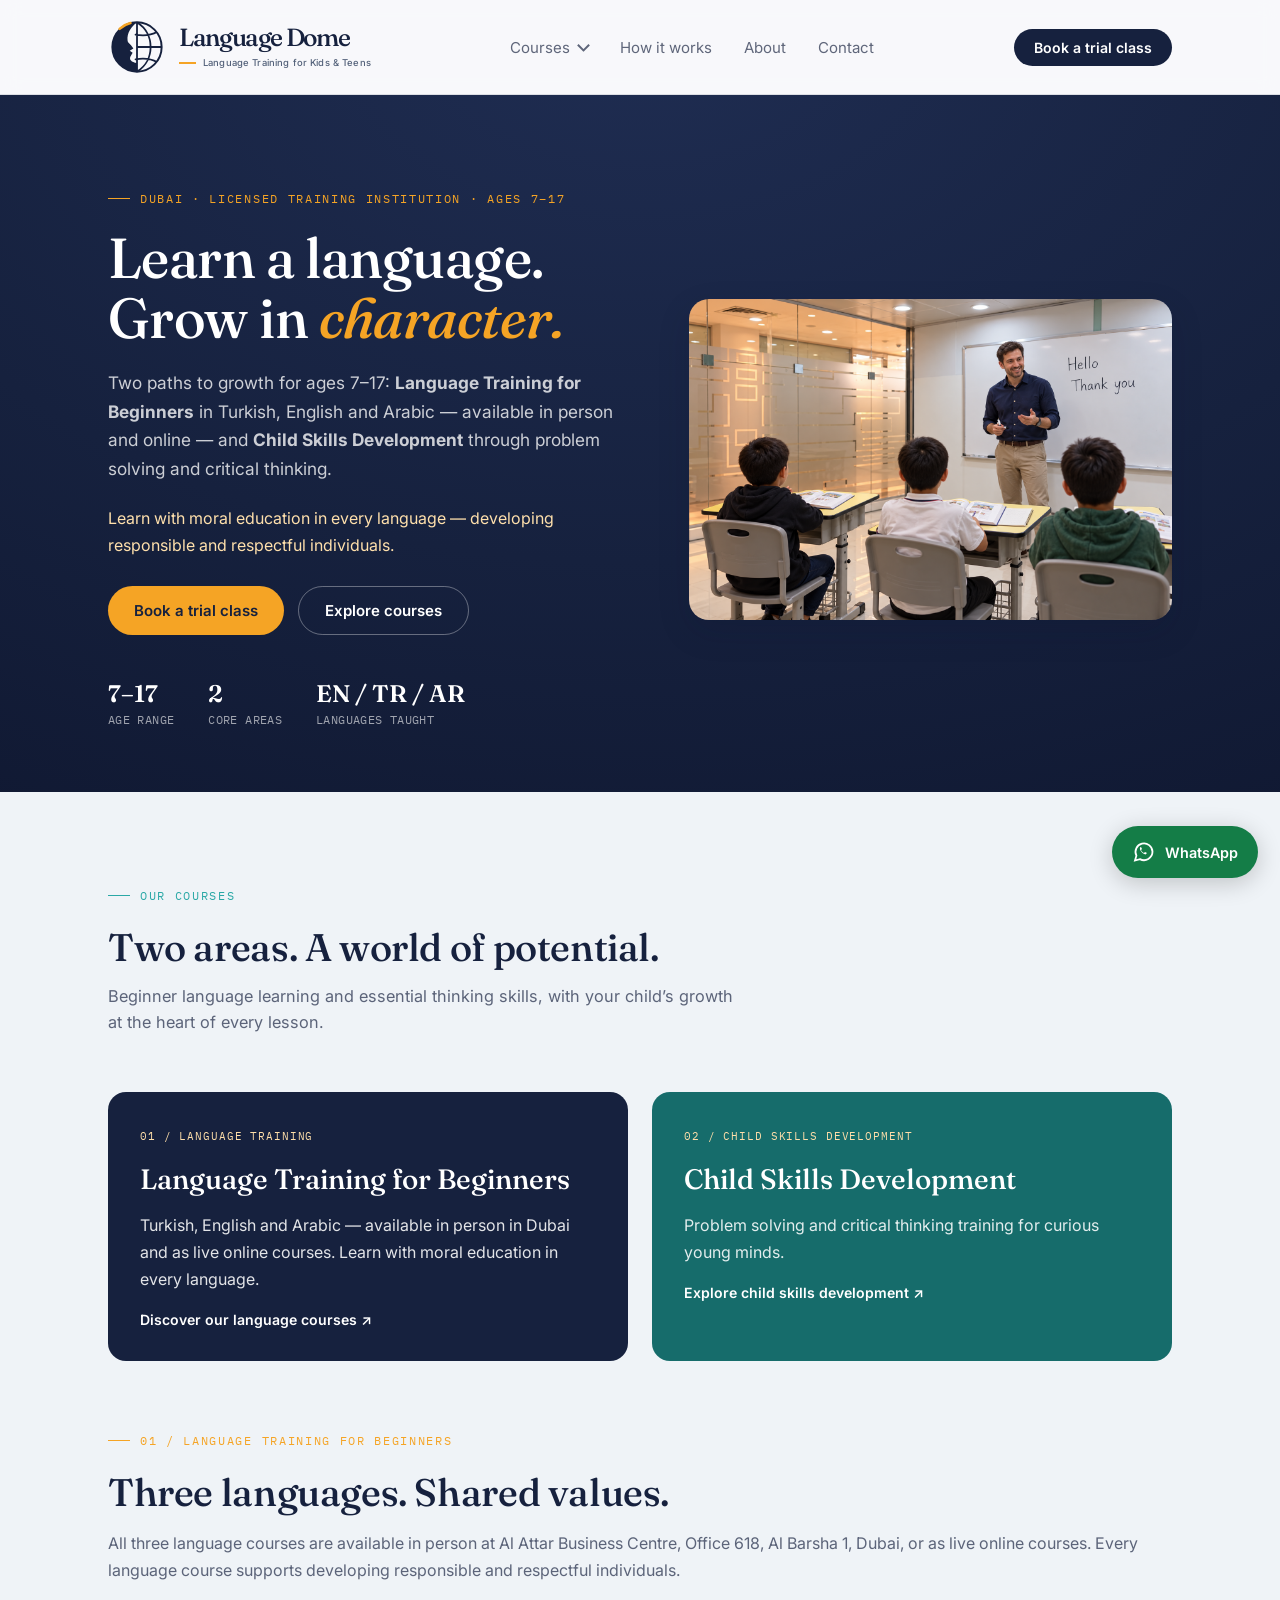
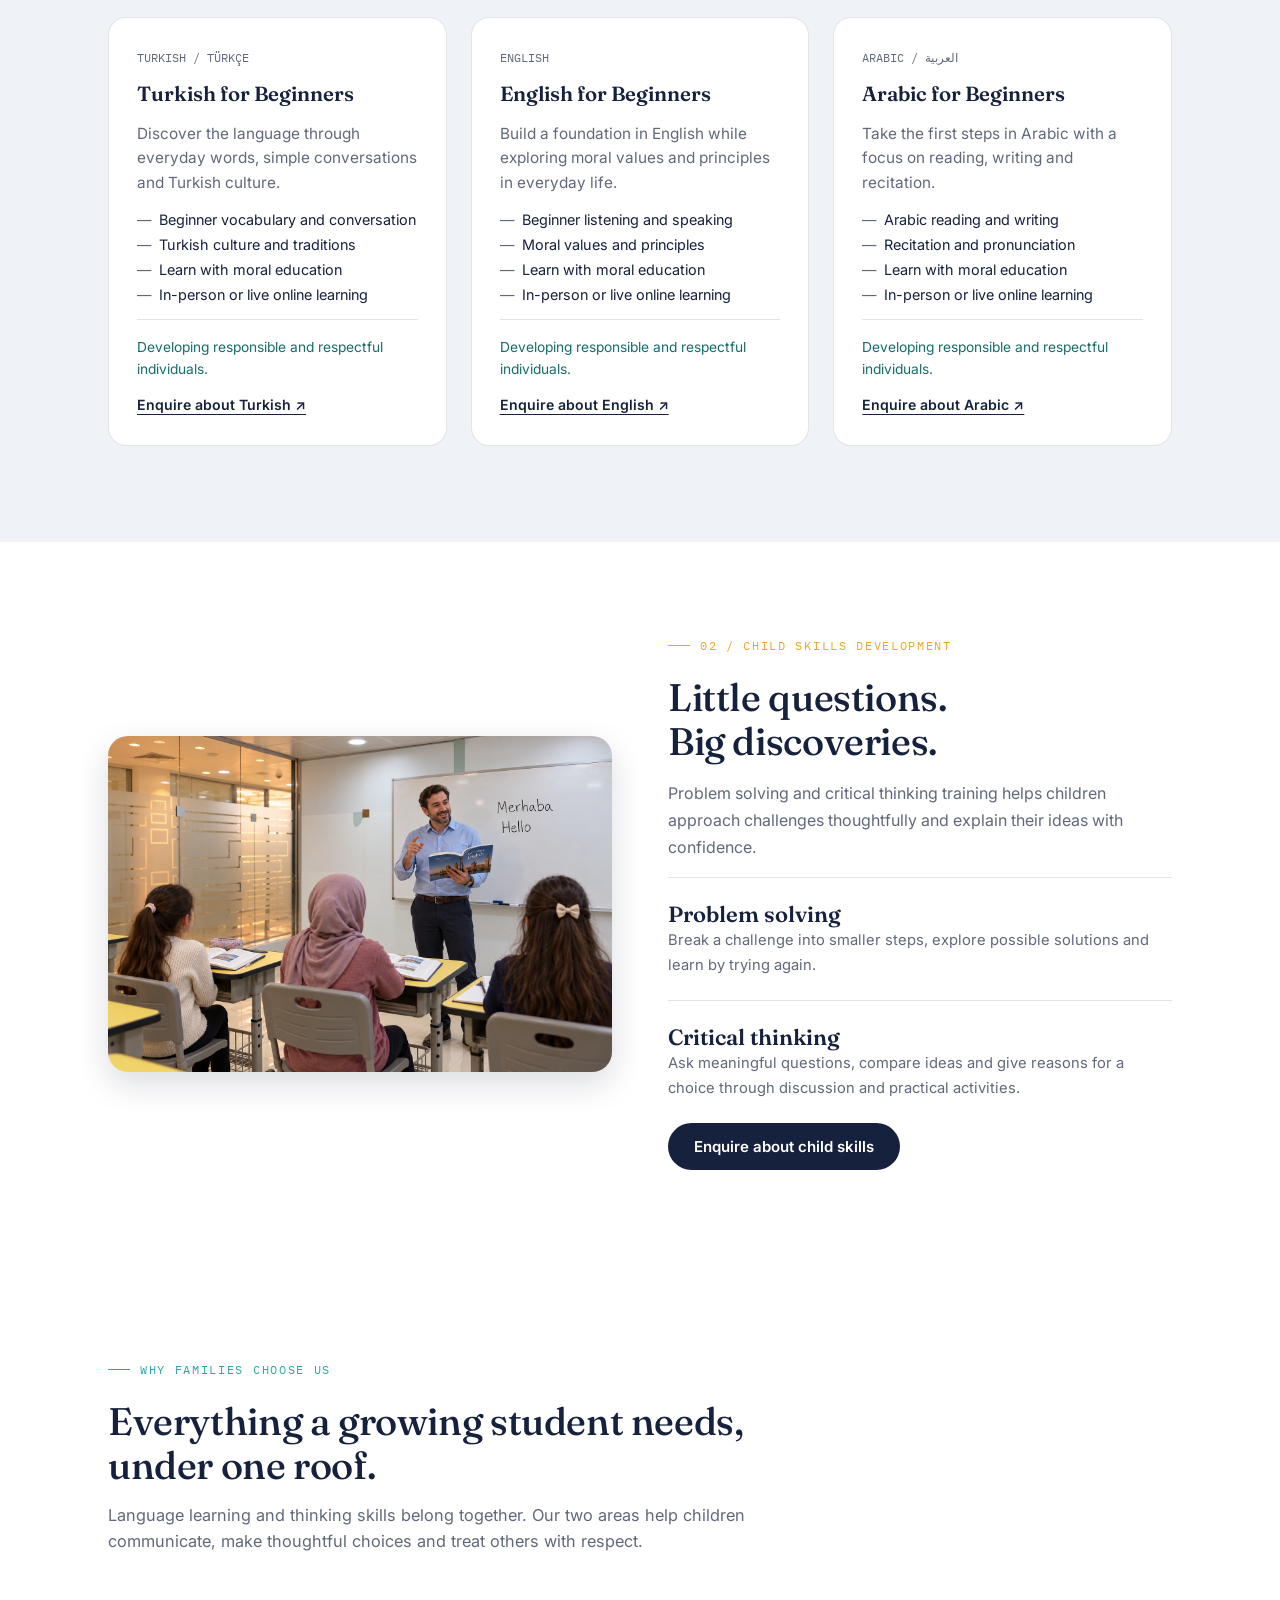
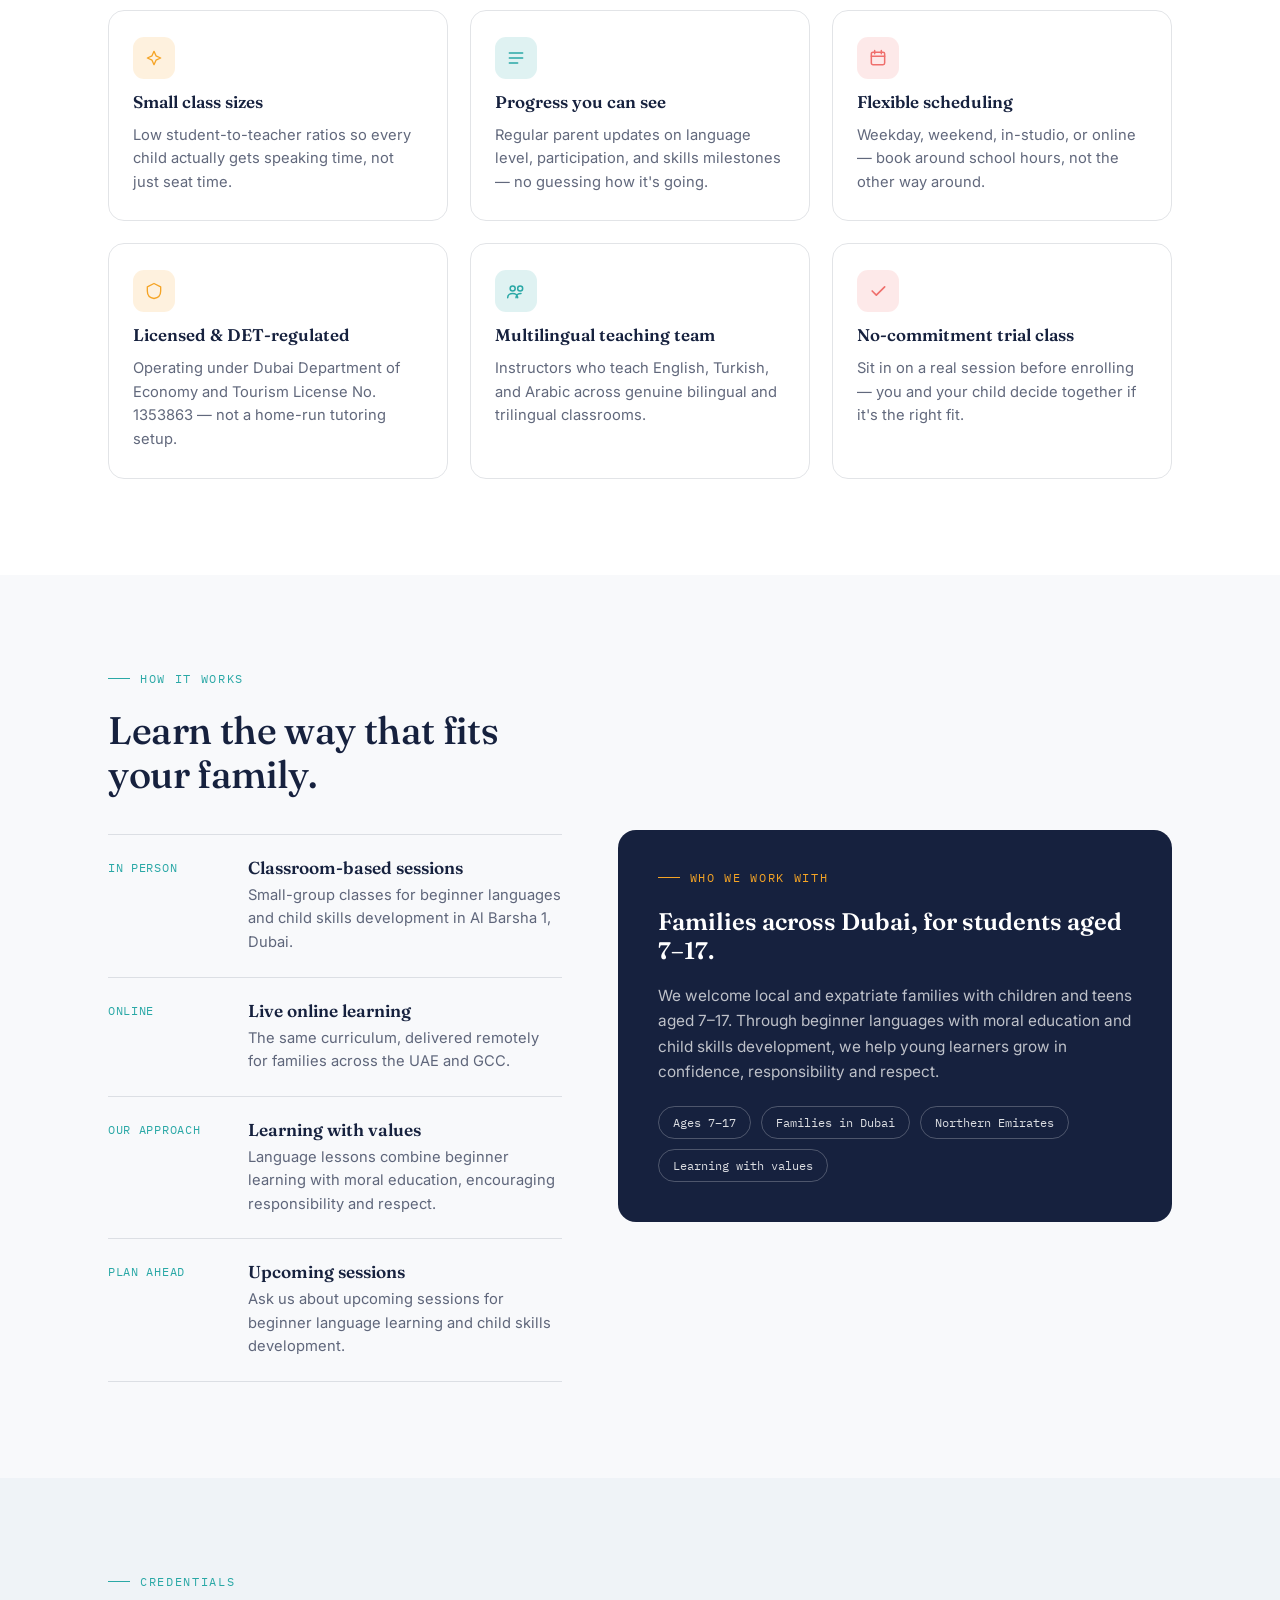
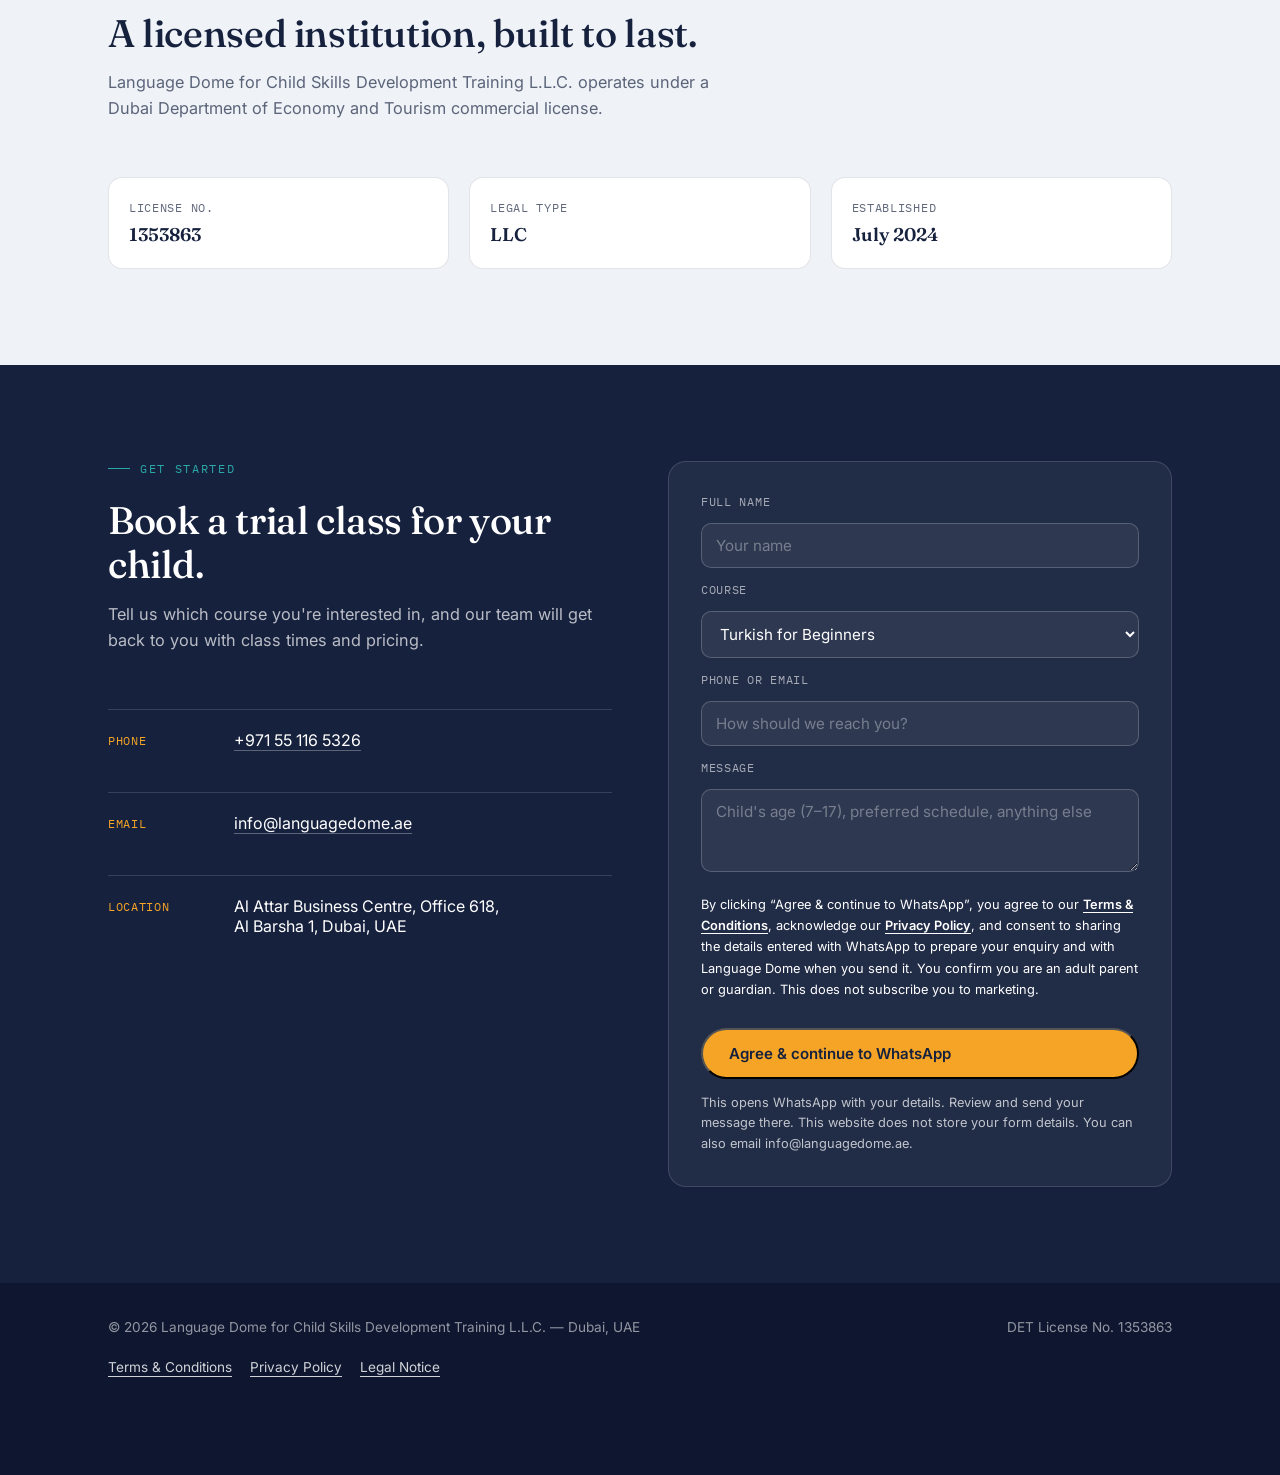
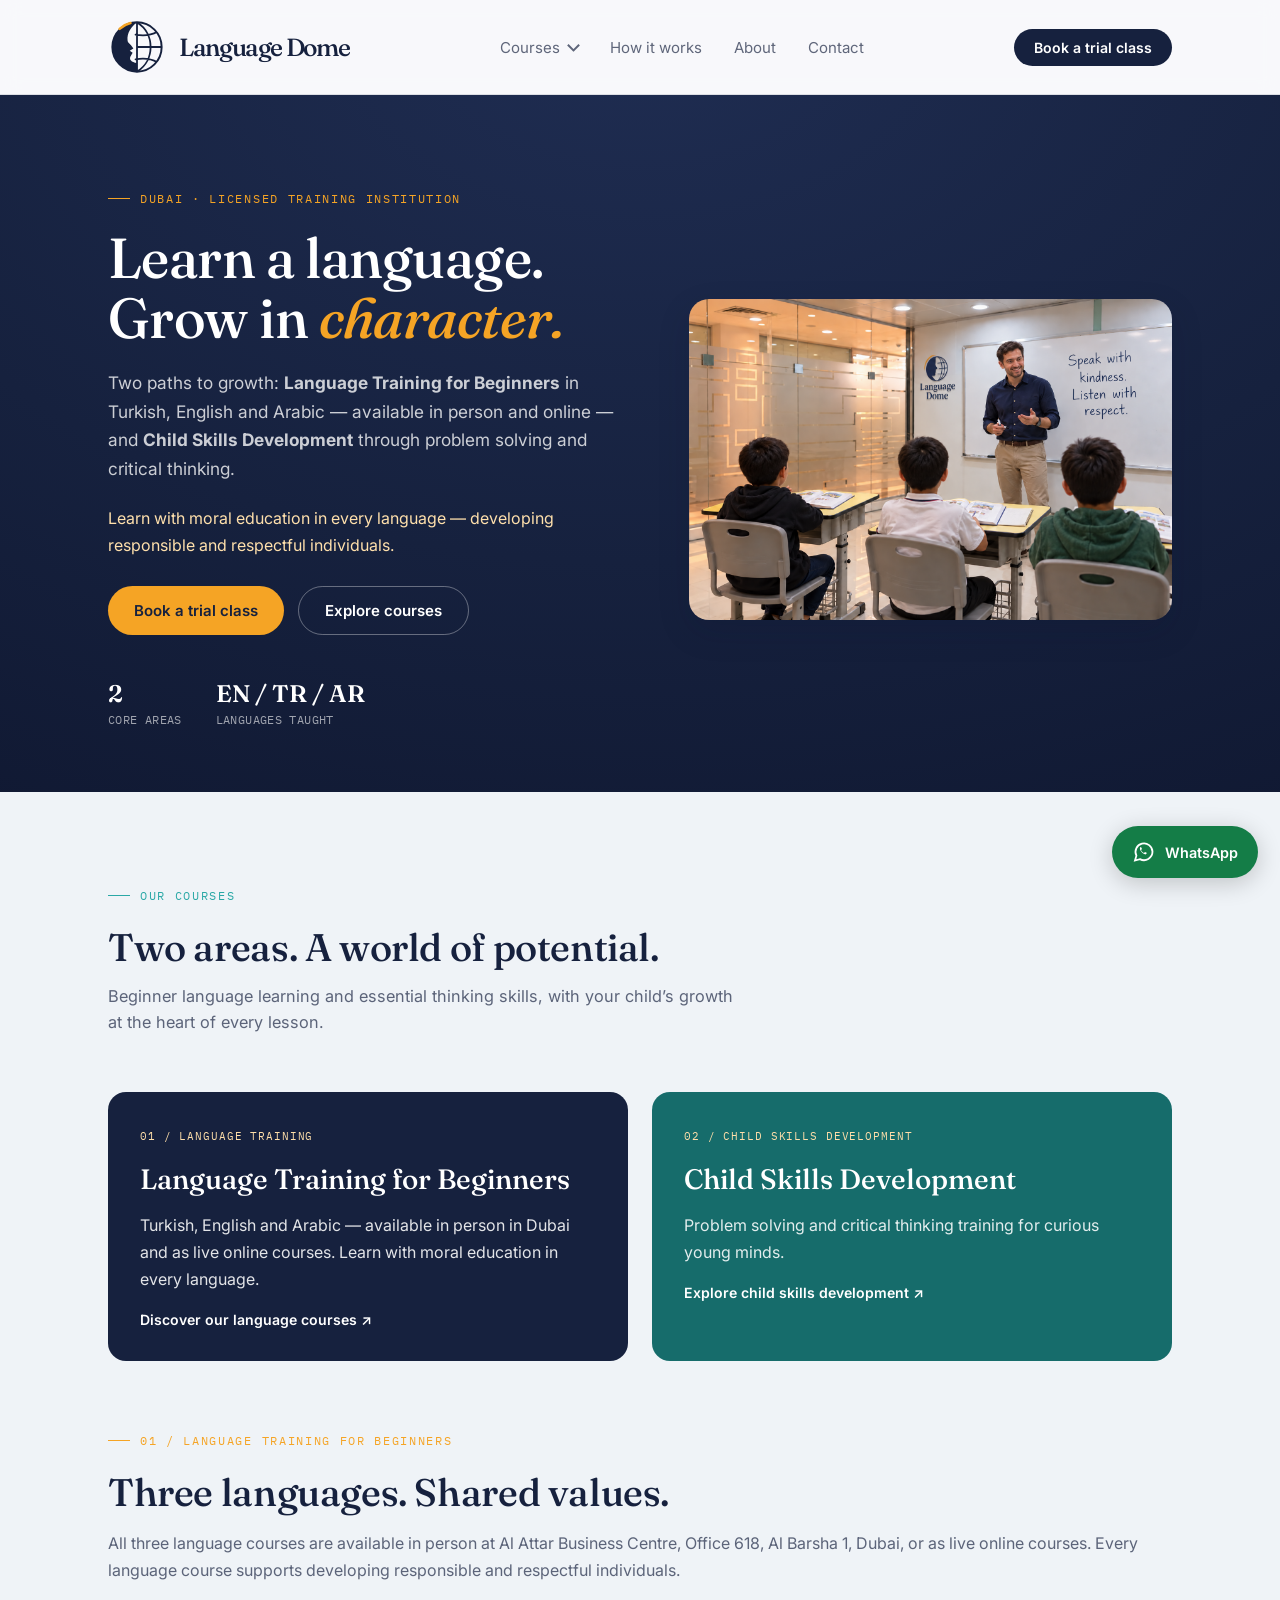
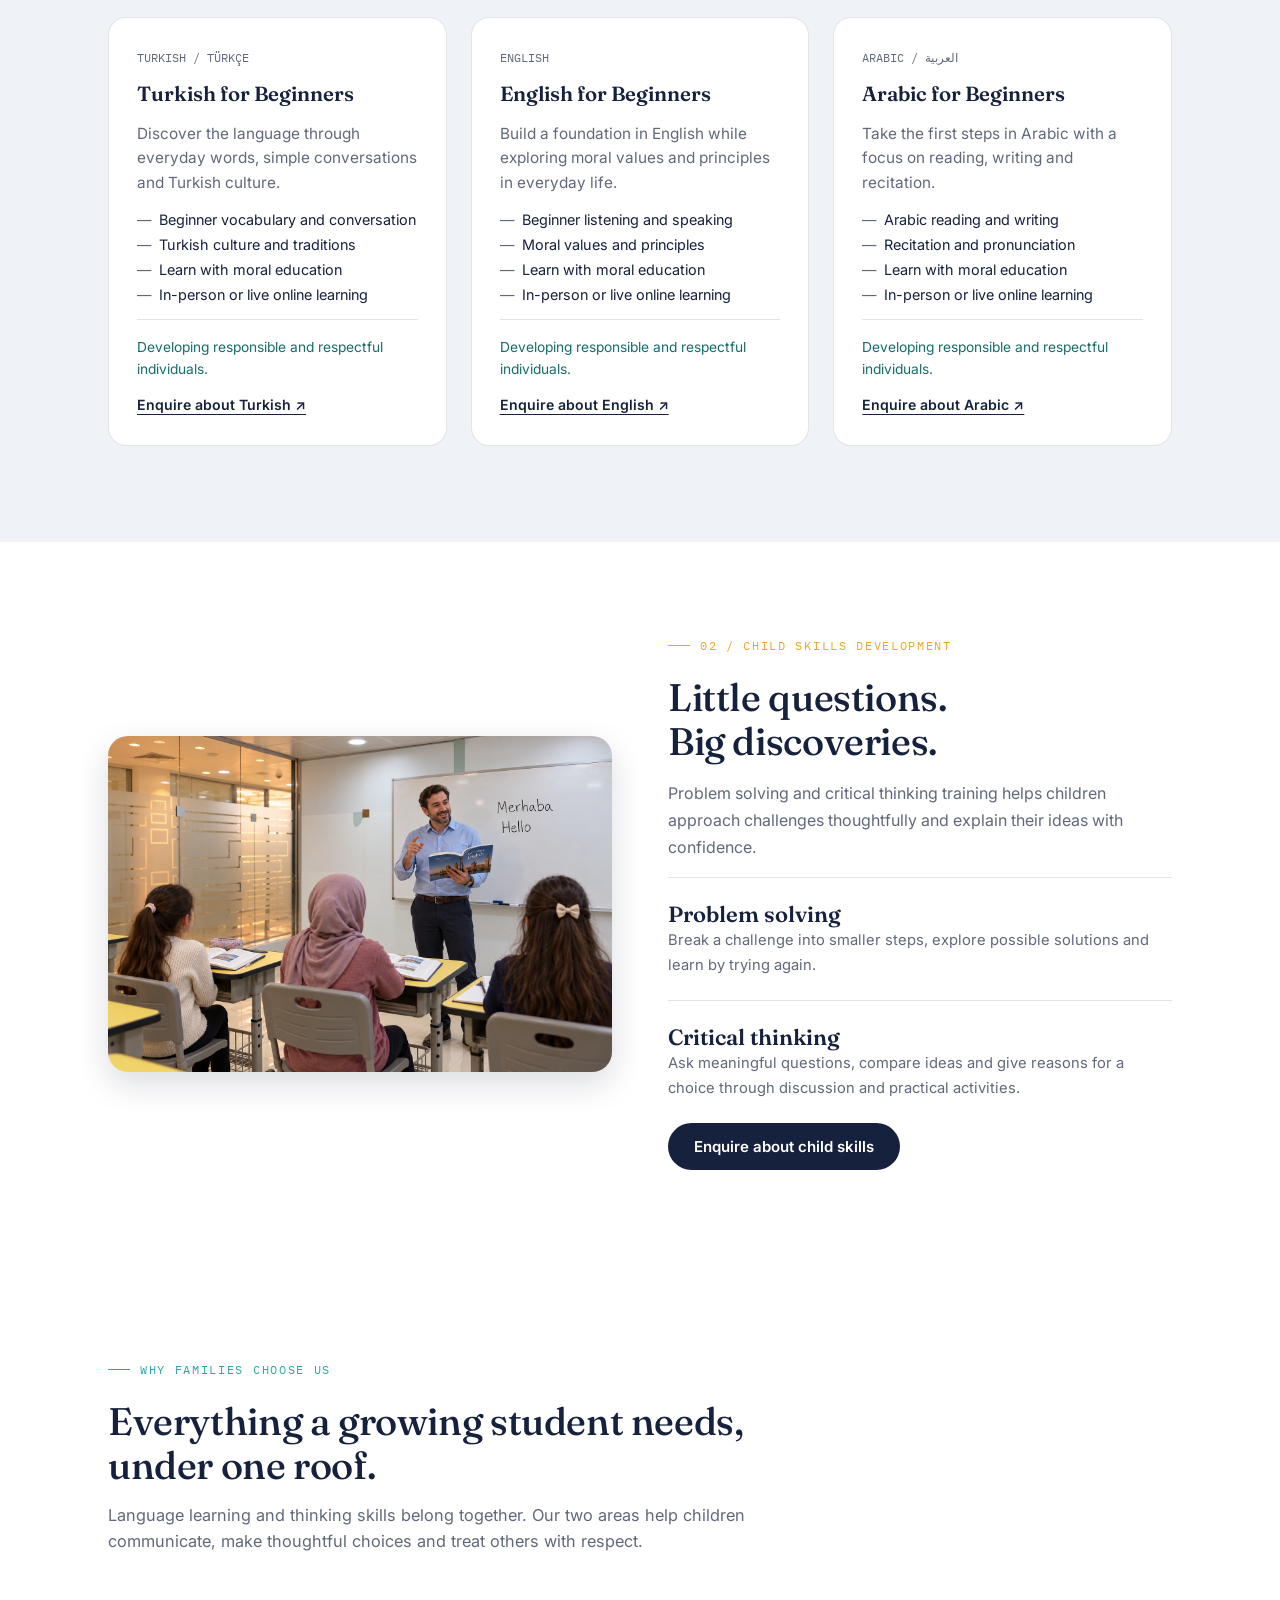
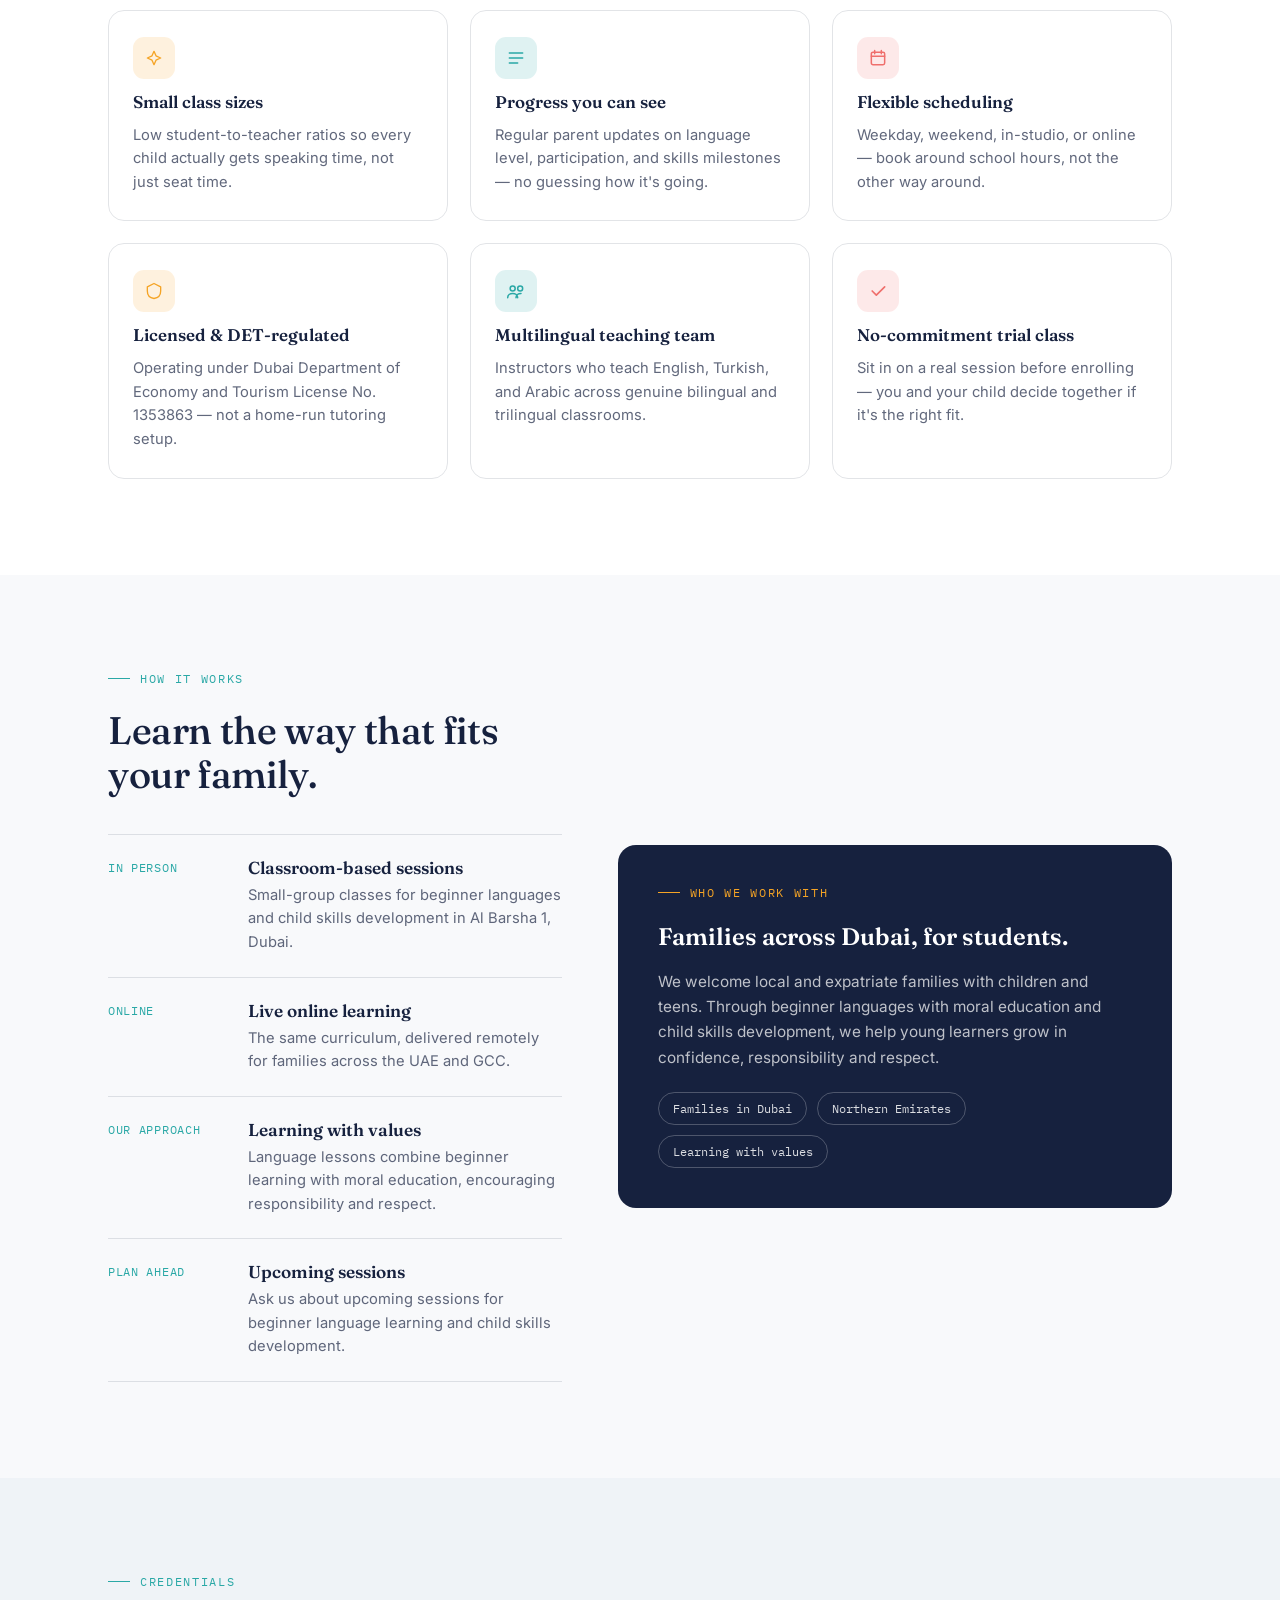
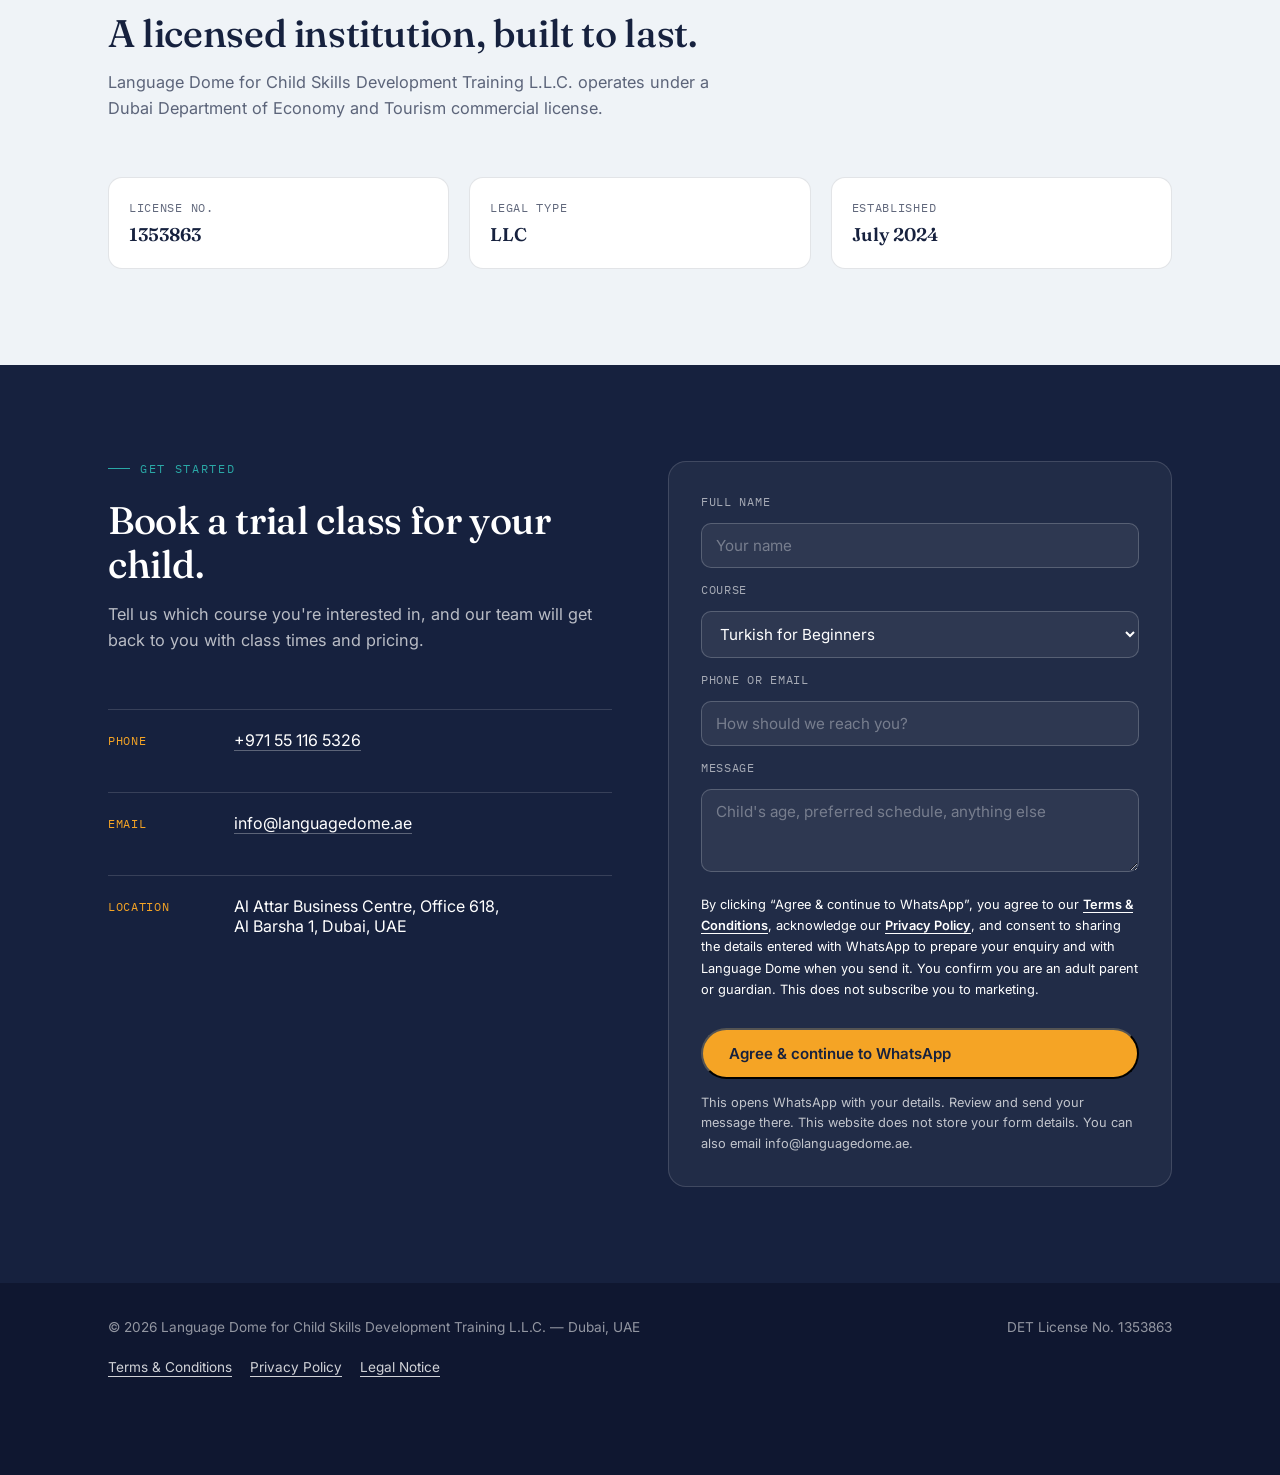
